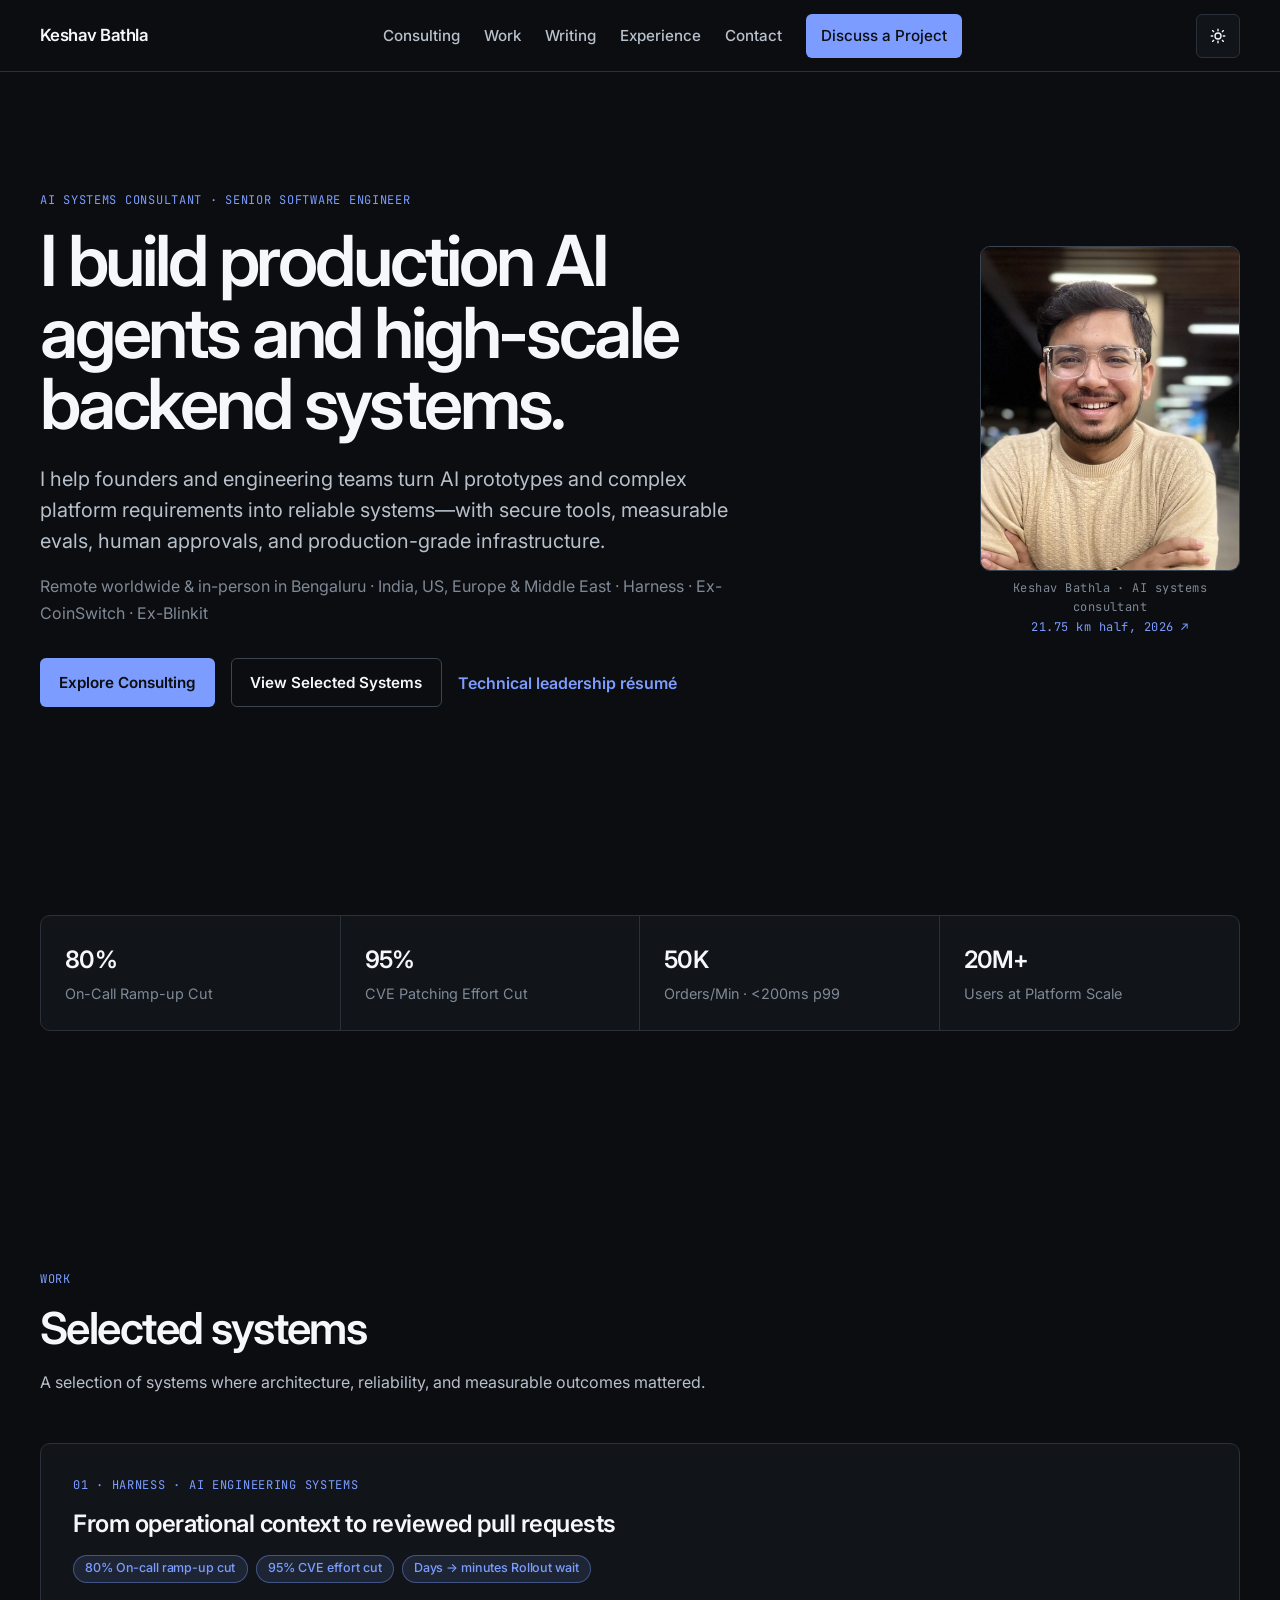
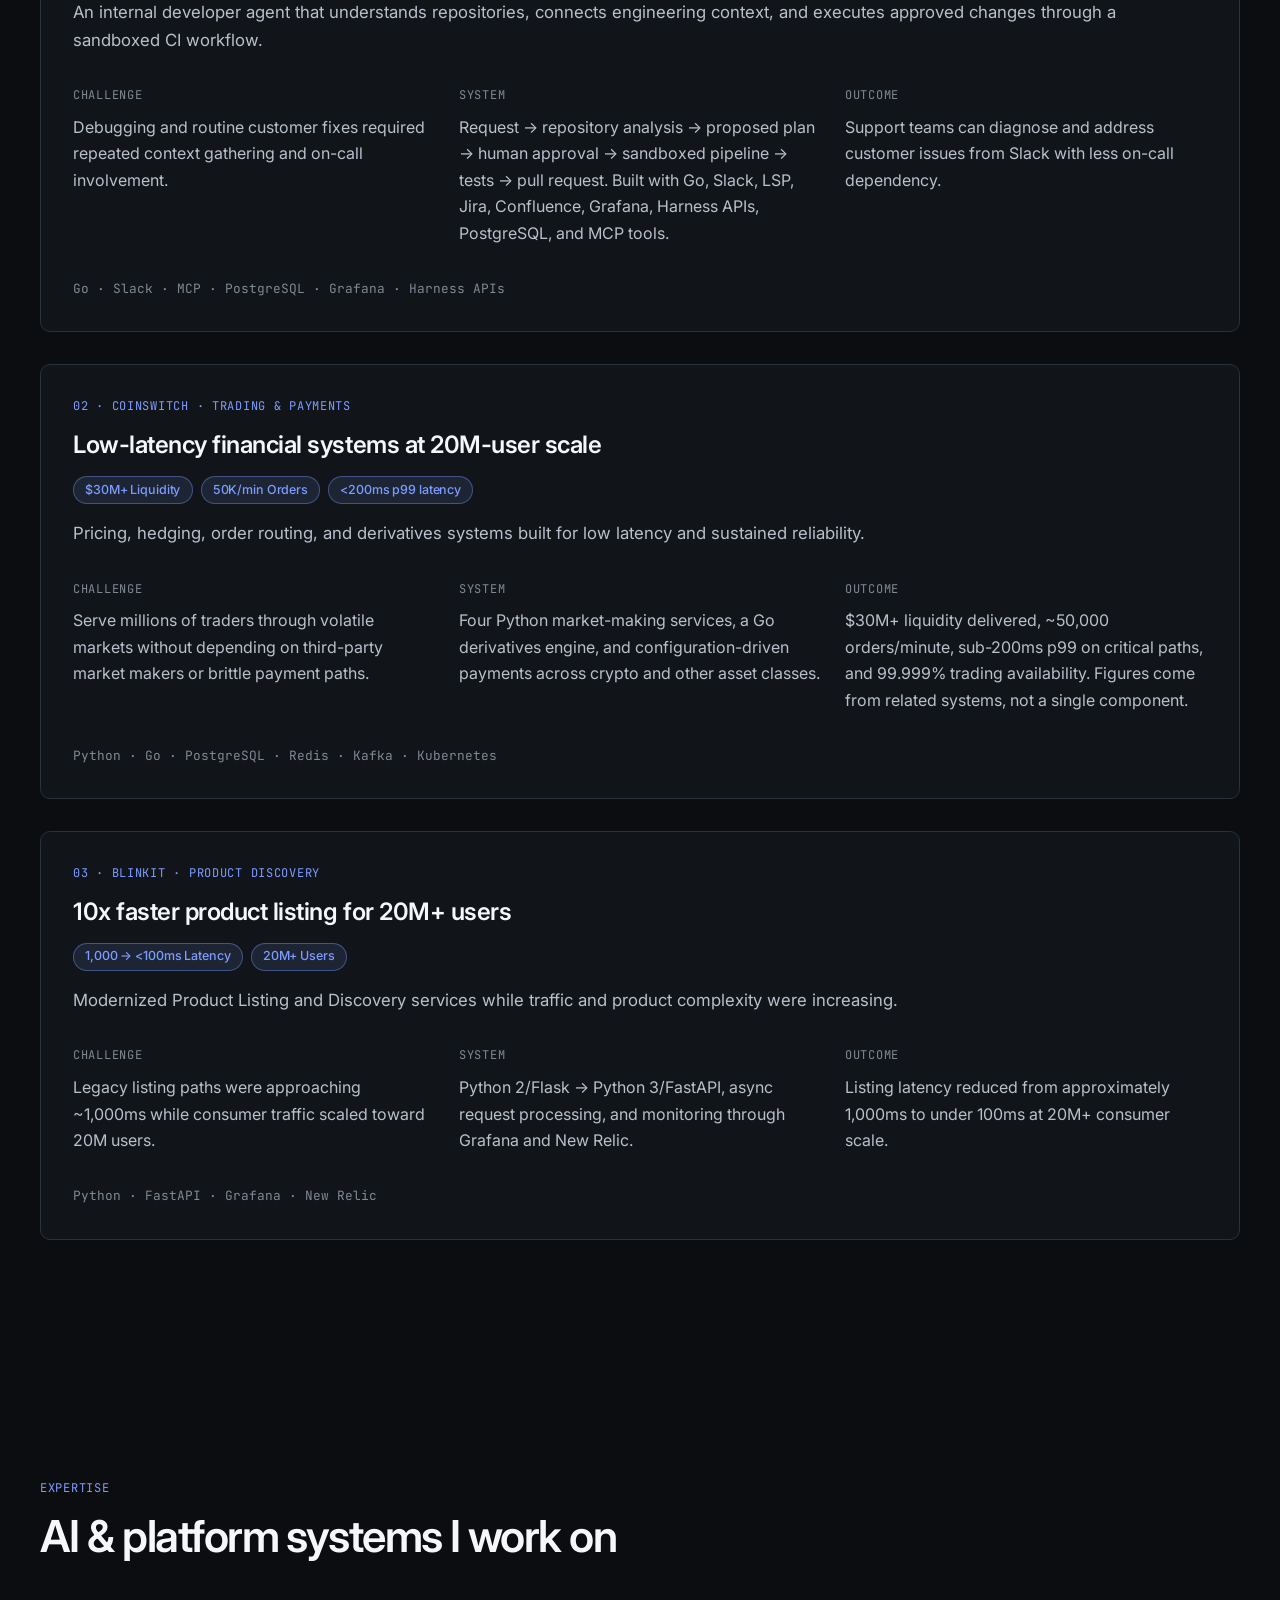
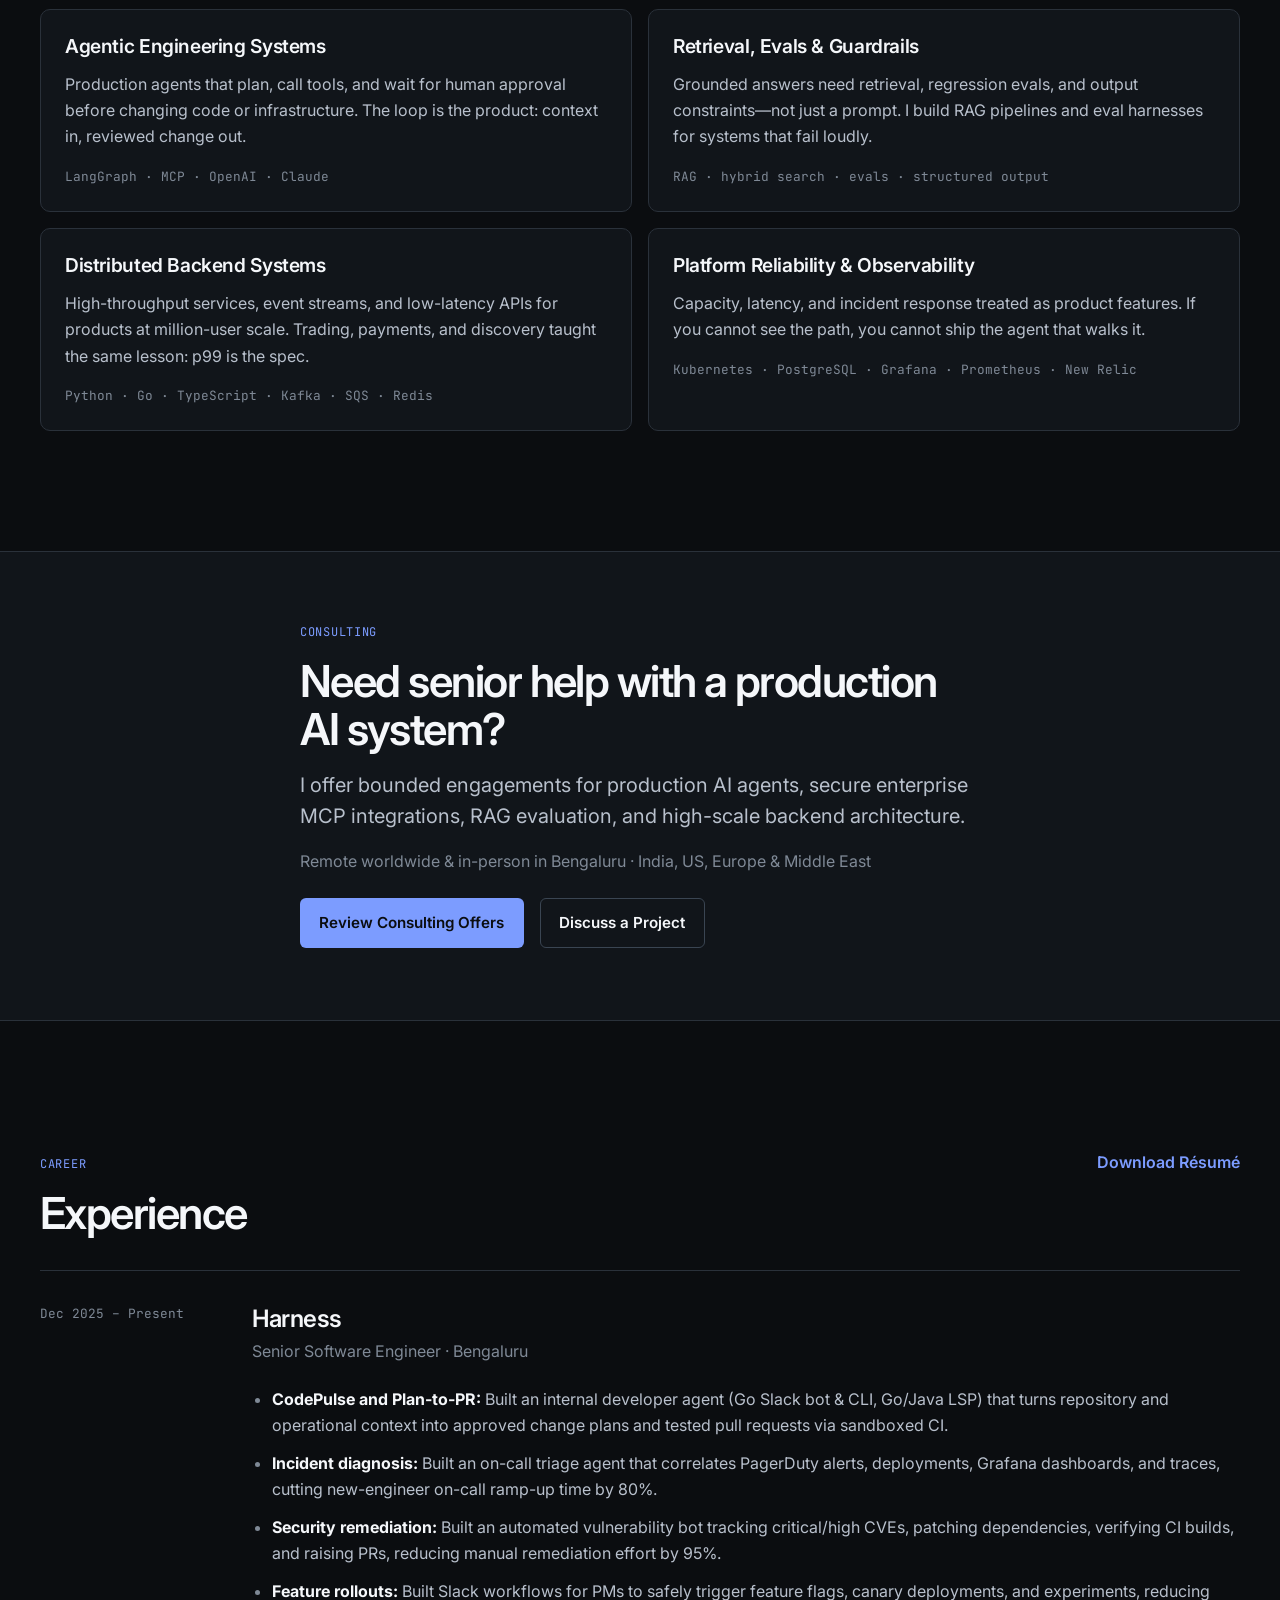
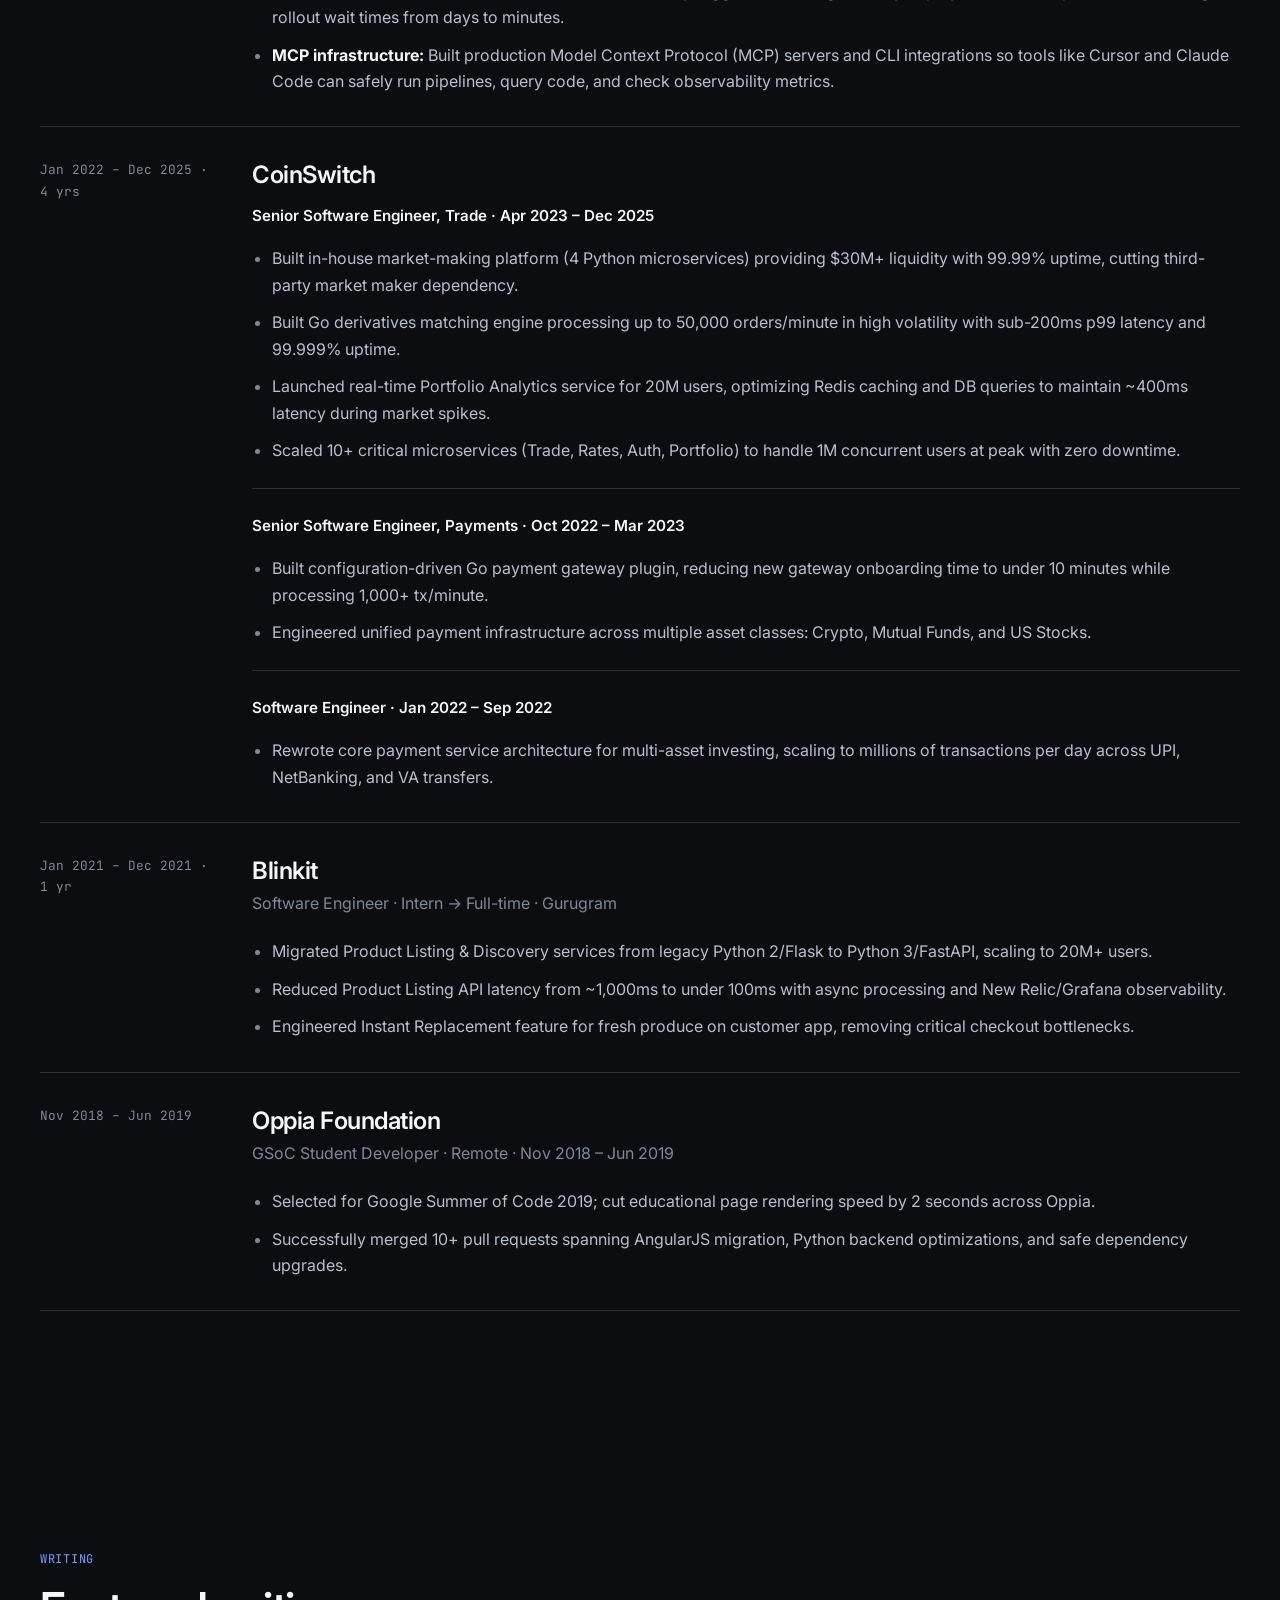
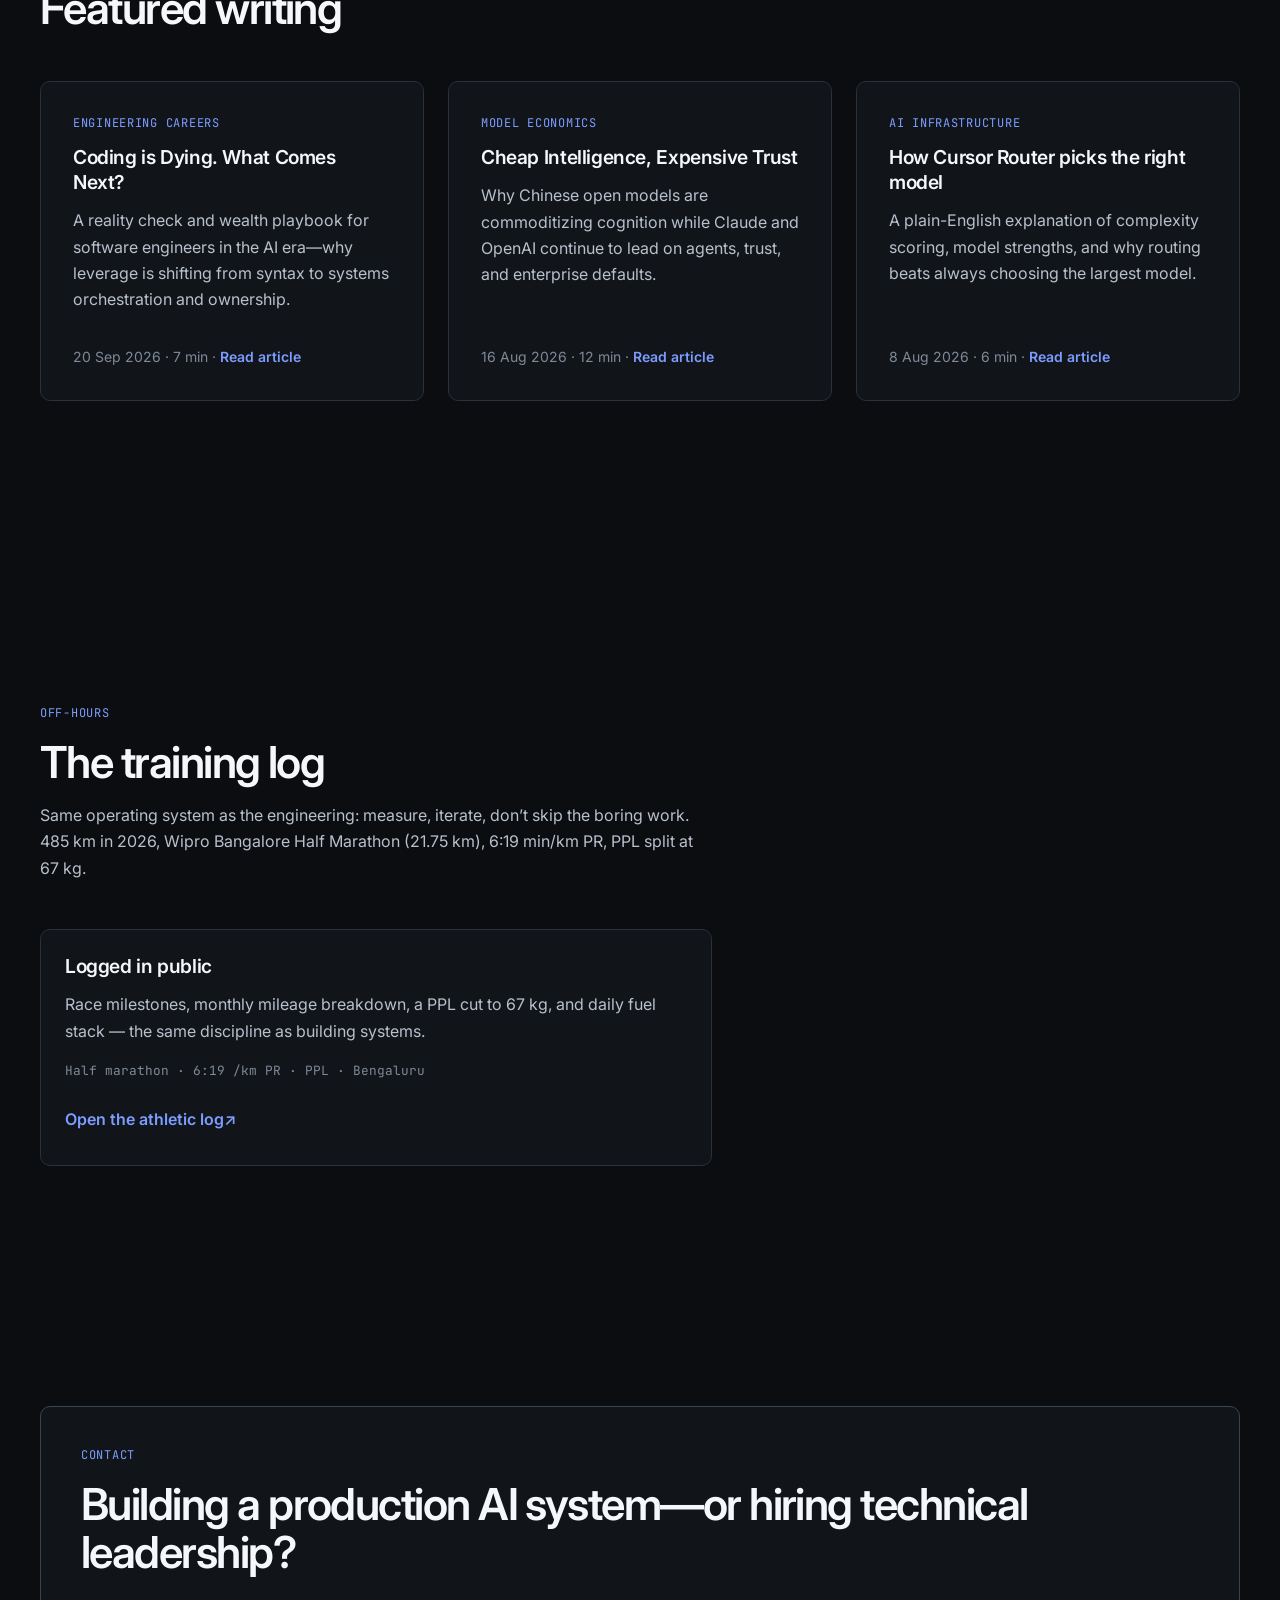
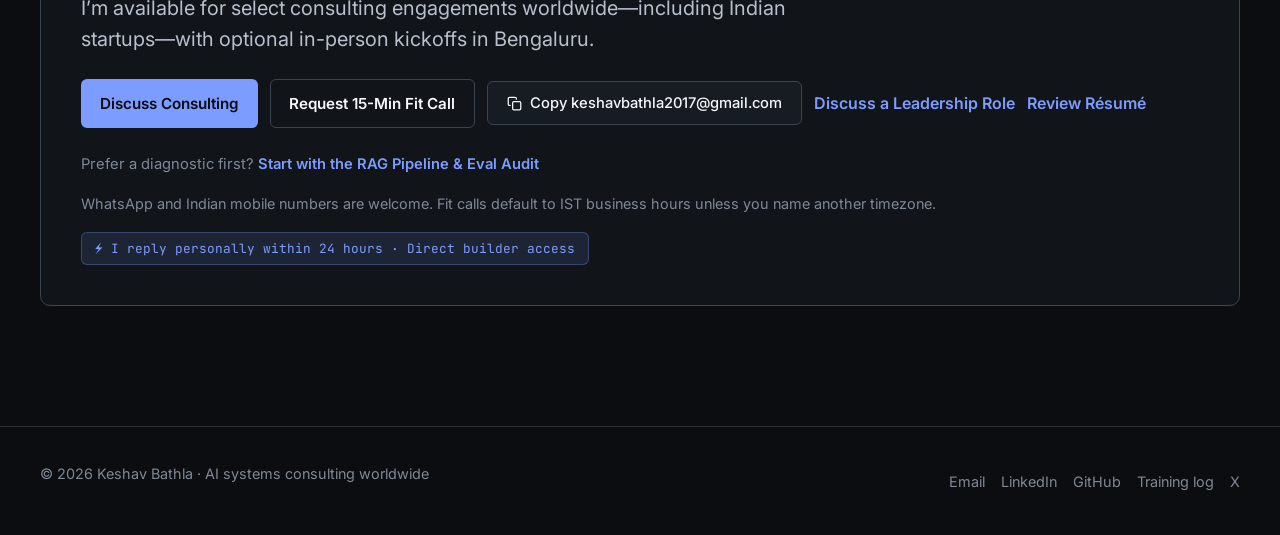
==== index.html @ e38e87a0 "feat(analytics): integrate Microsoft Clarity (ytz2ba3l73), custom lead tags and high-intent event tr" ====
<!DOCTYPE html>
<html lang="en">
<head>
<meta charset="utf-8">
<meta name="viewport" content="width=device-width, initial-scale=1">
<script>(function(){const t=localStorage.getItem('theme')||'dark';document.documentElement.setAttribute('data-theme',t);})();</script>
<script type="text/javascript">
    (function(c,l,a,r,i,t,y){
        c[a]=c[a]||function(){(c[a].q=c[a].q||[]).push(arguments)};
        t=l.createElement(r);t.async=1;t.src="https://www.clarity.ms/tag/"+i;
        y=l.getElementsByTagName(r)[0];y.parentNode.insertBefore(t,y);
    })(window, document, "clarity", "script", "ytz2ba3l73");
</script>
<link rel="canonical" href="https://import-keshav.github.io/">
<link rel="preconnect" href="https://fonts.googleapis.com">
<link rel="preconnect" href="https://fonts.gstatic.com" crossorigin>
<link href="https://fonts.googleapis.com/css2?family=Inter:wght@400;500;600;700&family=JetBrains+Mono:wght@400;500&display=swap" rel="stylesheet">
<link rel="stylesheet" href="static_files/style.css">
<title>Keshav Bathla | AI Systems Consultant &amp; Senior Engineer</title>
<meta name="description" content="Keshav Bathla builds production AI agents, enterprise MCP integrations, RAG evaluation systems, and high-scale backends for teams worldwide.">
<meta name="author" content="Keshav Bathla">
<meta name="robots" content="index, follow">
<meta name="theme-color" content="#0b0d10">
<meta property="og:title" content="Keshav Bathla — AI Systems Consultant &amp; Senior Engineer">
<meta property="og:description" content="Production AI agents, secure MCP infrastructure, RAG evaluation, and high-scale backend systems for engineering teams worldwide.">
<meta property="og:type" content="profile">
<meta property="og:url" content="https://import-keshav.github.io/">
<meta property="og:site_name" content="Keshav Bathla">
<meta property="og:locale" content="en_US">
<meta property="og:profile:first_name" content="Keshav">
<meta property="og:profile:last_name" content="Bathla">
<meta property="og:profile:username" content="import_keshav">
<meta property="og:image" content="https://import-keshav.github.io/static_files/og-default.jpg">
<meta property="og:image:width" content="1200">
<meta property="og:image:height" content="630">
<meta property="og:image:type" content="image/jpeg">
<meta property="og:image:alt" content="Keshav Bathla, AI systems consultant and senior software engineer">
<meta name="twitter:card" content="summary_large_image">
<meta name="twitter:title" content="Keshav Bathla — AI Systems Consultant &amp; Senior Engineer">
<meta name="twitter:description" content="Production AI agents, MCP infrastructure, RAG evaluation, and high-scale backend systems.">
<meta name="twitter:creator" content="@import_keshav">
<meta name="twitter:site" content="@import_keshav">
<meta name="twitter:image" content="https://import-keshav.github.io/static_files/og-default.jpg">
<meta name="twitter:image:alt" content="Keshav Bathla, AI systems consultant and senior software engineer">
<link rel="icon" href="data:image/svg+xml,%3Csvg xmlns='http://www.w3.org/2000/svg' viewBox='0 0 32 32'%3E%3Crect width='32' height='32' rx='6' fill='%237c9cff'/%3E%3Ctext x='16' y='22' text-anchor='middle' font-family='Arial' font-weight='700' font-size='18' fill='%230b0d10'%3EK%3C/text%3E%3C/svg%3E">
<script type="application/ld+json">
{
  "@context": "https://schema.org",
  "@graph": [
    {
      "@type": "WebSite",
      "@id": "https://import-keshav.github.io/#website",
      "url": "https://import-keshav.github.io/",
      "name": "Keshav Bathla",
      "inLanguage": "en",
      "publisher": {
        "@id": "https://import-keshav.github.io/#person"
      }
    },
    {
      "@type": "ProfilePage",
      "@id": "https://import-keshav.github.io/#profile",
      "url": "https://import-keshav.github.io/",
      "name": "Keshav Bathla — AI Systems Consultant and Senior Engineer",
      "isPartOf": {
        "@id": "https://import-keshav.github.io/#website"
      },
      "mainEntity": {
        "@id": "https://import-keshav.github.io/#person"
      },
      "inLanguage": "en",
      "dateModified": "2026-09-20"
    },
    {
      "@type": "Person",
      "@id": "https://import-keshav.github.io/#person",
      "name": "Keshav Bathla",
      "alternateName": "import_keshav",
      "url": "https://import-keshav.github.io/",
      "image": "https://import-keshav.github.io/static_files/keshav-bathla.jpg",
      "email": "keshavbathla2017@gmail.com",
      "jobTitle": "AI Systems Consultant and Senior Software Engineer",
      "description": "AI systems consultant and Senior Software Engineer building production AI agents, secure MCP infrastructure, RAG evaluation systems, and high-scale Go and Python backends.",
      "homeLocation": {
        "@type": "Place",
        "name": "Bengaluru, Karnataka, India"
      },
      "worksFor": {
        "@type": "Organization",
        "name": "Harness",
        "sameAs": "https://www.harness.io/"
      },
      "alumniOf": {
        "@type": "CollegeOrUniversity",
        "name": "Jaypee Institute of Information Technology",
        "sameAs": "https://www.jiit.ac.in/"
      },
      "hasOccupation": [
        {
          "@type": "Occupation",
          "name": "Senior AI Systems Engineer",
          "description": "Designs production AI agents, human-in-the-loop workflows, MCP integrations, retrieval systems, evals, and observability."
        },
        {
          "@type": "Occupation",
          "name": "Senior Backend Systems Engineer",
          "description": "Builds low-latency Go and Python services, distributed systems, trading platforms, payments infrastructure, and real-time APIs."
        }
      ],
      "skills": [
        "Python",
        "Go",
        "TypeScript",
        "LangGraph",
        "Model Context Protocol",
        "Retrieval-Augmented Generation",
        "PostgreSQL",
        "Redis",
        "Kafka",
        "Kubernetes"
      ],
      "knowsAbout": [
        "Agentic AI",
        "Production AI Agents",
        "Forward Deployed Engineering",
        "Model Context Protocol",
        "Human-in-the-Loop AI",
        "LLM Evals and Observability",
        "Retrieval-Augmented Generation",
        "Distributed Systems",
        "Low-Latency Trading Systems",
        "High-Scale Backend Architecture"
      ],
      "award": [
        "Google Summer of Code 2019 Student Developer"
      ],
      "knowsLanguage": [
        { "@type": "Language", "name": "English" },
        { "@type": "Language", "name": "Hindi" },
        { "@type": "Language", "name": "Punjabi" }
      ],
      "sameAs": [
        "https://github.com/import-keshav",
        "https://www.linkedin.com/in/keshav-bathla-b517a2152/",
        "https://x.com/import_keshav",
        "https://keshav-harness.github.io/"
      ],
      "makesOffer": {
        "@type": "Offer",
        "url": "https://import-keshav.github.io/consulting.html",
        "itemOffered": {
          "@id": "https://import-keshav.github.io/consulting.html#service"
        }
      },
      "subjectOf": {
        "@type": "CreativeWork",
        "name": "Keshav Bathla Résumé",
        "url": "https://import-keshav.github.io/static_files/keshav-bathla-resume.pdf"
      }
    }
  ]
}
</script>
</head>
<body>
<a class="skip-link" href="#main">Skip to content</a>
<header class="site-header">
  <div class="wrap header-inner">
    <a class="wordmark" href="index.html" aria-current="page">Keshav Bathla</a>
    <nav class="nav-desktop" aria-label="Primary">
      <a href="consulting.html">Consulting</a>
      <a href="#work">Work</a>
      <a href="blogs/index.html">Writing</a>
      <a href="#experience">Experience</a>
      <a href="#contact">Contact</a>
      <a class="nav-resume" href="consulting.html#contact">Discuss a Project</a>
    </nav>
    <div class="header-actions">
      <details class="nav-menu" id="navMenu">
        <summary class="menu-summary" aria-label="Open menu">
          <svg viewBox="0 0 24 24" aria-hidden="true"><path d="M4 7h16M4 12h16M4 17h16"/></svg>
        </summary>
        <div class="nav-panel">
          <a href="consulting.html">Consulting</a>
          <a href="#work">Work</a>
          <a href="blogs/index.html">Writing</a>
          <a href="#experience">Experience</a>
          <a href="#contact">Contact</a>
          <a class="nav-resume" href="consulting.html#contact">Discuss a Project</a>
          <a href="static_files/keshav-bathla-resume.pdf">Download Résumé</a>
        </div>
      </details>
      <button type="button" class="theme-toggle" aria-pressed="false" aria-label="Switch to light theme">
        <svg class="icon-sun" viewBox="0 0 24 24" aria-hidden="true"><circle cx="12" cy="12" r="4"/><path d="M12 3v2M12 19v2M5 12H3M21 12h-2M6.2 6.2 4.8 4.8M19.2 19.2l-1.4-1.4M6.2 17.8 4.8 19.2M19.2 4.8l-1.4 1.4"/></svg>
        <svg class="icon-moon" viewBox="0 0 24 24" aria-hidden="true"><path d="M20 14.5A8.5 8.5 0 1 1 9.5 4 7 7 0 0 0 20 14.5z"/></svg>
      </button>
    </div>
  </div>
</header>

<main id="main">
  <section class="hero">
    <div class="wrap home-hero-inner">
      <div class="home-hero-copy">
        <p class="eyebrow">AI Systems Consultant · Senior Software Engineer</p>
        <h1>I build production AI agents and high-scale backend systems.</h1>
        <p class="lead">I help founders and engineering teams turn AI prototypes and complex platform requirements into reliable systems—with secure tools, measurable evals, human approvals, and production-grade infrastructure.</p>
        <p class="hero-meta">Remote worldwide &amp; in-person in Bengaluru · India, US, Europe &amp; Middle East · Harness · Ex-CoinSwitch · Ex-Blinkit</p>
        <div class="hero-actions">
          <a class="btn btn-primary" href="consulting.html">Explore Consulting</a>
          <a class="btn btn-secondary" href="#work">View Selected Systems</a>
          <a class="btn-text" href="static_files/keshav-bathla-resume.pdf">Technical leadership résumé</a>
        </div>
      </div>
      <aside class="home-hero-portrait">
        <picture>
          <source srcset="static_files/keshav-bathla.webp" type="image/webp">
          <img src="static_files/keshav-bathla.jpg" alt="Keshav Bathla, AI systems consultant and senior software engineer" width="260" height="325" loading="eager" fetchpriority="high">
        </picture>
        <p class="portrait-caption">Keshav Bathla · AI systems consultant<br><a href="https://keshav-harness.github.io/" rel="noopener">21.75 km half, 2026 <span aria-hidden="true">↗</span></a></p>
      </aside>
    </div>
  </section>

  <section class="section" aria-label="Impact">
    <div class="wrap">
      <ul class="metrics">
        <li><strong>80%</strong> <span>On-Call Ramp-up Cut</span></li>
        <li><strong>95%</strong> <span>CVE Patching Effort Cut</span></li>
        <li><strong>50K</strong> <span>Orders/Min · &lt;200ms p99</span></li>
        <li><strong>20M+</strong> <span>Users at Platform Scale</span></li>
      </ul>
    </div>
  </section>

  <section class="section" id="work">
    <div class="wrap">
      <div class="section-intro">
        <p class="eyebrow">Work</p>
        <h2>Selected systems</h2>
        <p>A selection of systems where architecture, reliability, and measurable outcomes mattered.</p>
      </div>
      <div class="cases">
        <article class="case">
          <p class="case-kicker">01 · Harness · AI Engineering Systems</p>
          <div class="case-header">
            <h3>From operational context to reviewed pull requests</h3>
            <ul class="case-outcomes">
              <li class="outcome-badge">80% On-call ramp-up cut</li>
              <li class="outcome-badge">95% CVE effort cut</li>
              <li class="outcome-badge">Days → minutes Rollout wait</li>
            </ul>
          </div>
          <p class="case-summary">An internal developer agent that understands repositories, connects engineering context, and executes approved changes through a sandboxed CI workflow.</p>
          <dl class="case-facts">
            <div>
              <dt>Challenge</dt>
              <dd>Debugging and routine customer fixes required repeated context gathering and on-call involvement.</dd>
            </div>
            <div>
              <dt>System</dt>
              <dd>Request → repository analysis → proposed plan → human approval → sandboxed pipeline → tests → pull request. Built with Go, Slack, LSP, Jira, Confluence, Grafana, Harness APIs, PostgreSQL, and MCP tools.</dd>
            </div>
            <div>
              <dt>Outcome</dt>
              <dd>Support teams can diagnose and address customer issues from Slack with less on-call dependency.</dd>
            </div>
          </dl>
          <p class="mono-line">Go · Slack · MCP · PostgreSQL · Grafana · Harness APIs</p>
        </article>

        <article class="case">
          <p class="case-kicker">02 · CoinSwitch · Trading &amp; Payments</p>
          <div class="case-header">
            <h3>Low-latency financial systems at 20M-user scale</h3>
            <ul class="case-outcomes">
              <li class="outcome-badge">$30M+ Liquidity</li>
              <li class="outcome-badge">50K/min Orders</li>
              <li class="outcome-badge">&lt;200ms p99 latency</li>
            </ul>
          </div>
          <p class="case-summary">Pricing, hedging, order routing, and derivatives systems built for low latency and sustained reliability.</p>
          <dl class="case-facts">
            <div>
              <dt>Challenge</dt>
              <dd>Serve millions of traders through volatile markets without depending on third-party market makers or brittle payment paths.</dd>
            </div>
            <div>
              <dt>System</dt>
              <dd>Four Python market-making services, a Go derivatives engine, and configuration-driven payments across crypto and other asset classes.</dd>
            </div>
            <div>
              <dt>Outcome</dt>
              <dd>$30M+ liquidity delivered, ~50,000 orders/minute, sub-200ms p99 on critical paths, and 99.999% trading availability. Figures come from related systems, not a single component.</dd>
            </div>
          </dl>
          <p class="mono-line">Python · Go · PostgreSQL · Redis · Kafka · Kubernetes</p>
        </article>

        <article class="case">
          <p class="case-kicker">03 · Blinkit · Product Discovery</p>
          <div class="case-header">
            <h3>10x faster product listing for 20M+ users</h3>
            <ul class="case-outcomes">
              <li class="outcome-badge">1,000 → &lt;100ms Latency</li>
              <li class="outcome-badge">20M+ Users</li>
            </ul>
          </div>
          <p class="case-summary">Modernized Product Listing and Discovery services while traffic and product complexity were increasing.</p>
          <dl class="case-facts">
            <div>
              <dt>Challenge</dt>
              <dd>Legacy listing paths were approaching ~1,000ms while consumer traffic scaled toward 20M users.</dd>
            </div>
            <div>
              <dt>System</dt>
              <dd>Python 2/Flask → Python 3/FastAPI, async request processing, and monitoring through Grafana and New Relic.</dd>
            </div>
            <div>
              <dt>Outcome</dt>
              <dd>Listing latency reduced from approximately 1,000ms to under 100ms at 20M+ consumer scale.</dd>
            </div>
          </dl>
          <p class="mono-line">Python · FastAPI · Grafana · New Relic</p>
        </article>
      </div>
    </div>
  </section>

  <section class="section" id="expertise">
    <div class="wrap">
      <div class="section-intro">
        <p class="eyebrow">Expertise</p>
        <h2>AI &amp; platform systems I work on</h2>
      </div>
      <div class="expertise-grid">
        <article class="expertise-card">
          <h3>Agentic Engineering Systems</h3>
          <p>Production agents that plan, call tools, and wait for human approval before changing code or infrastructure. The loop is the product: context in, reviewed change out.</p>
          <p class="mono-line">LangGraph · MCP · OpenAI · Claude</p>
        </article>
        <article class="expertise-card">
          <h3>Retrieval, Evals &amp; Guardrails</h3>
          <p>Grounded answers need retrieval, regression evals, and output constraints—not just a prompt. I build RAG pipelines and eval harnesses for systems that fail loudly.</p>
          <p class="mono-line">RAG · hybrid search · evals · structured output</p>
        </article>
        <article class="expertise-card">
          <h3>Distributed Backend Systems</h3>
          <p>High-throughput services, event streams, and low-latency APIs for products at million-user scale. Trading, payments, and discovery taught the same lesson: p99 is the spec.</p>
          <p class="mono-line">Python · Go · TypeScript · Kafka · SQS · Redis</p>
        </article>
        <article class="expertise-card">
          <h3>Platform Reliability &amp; Observability</h3>
          <p>Capacity, latency, and incident response treated as product features. If you cannot see the path, you cannot ship the agent that walks it.</p>
          <p class="mono-line">Kubernetes · PostgreSQL · Grafana · Prometheus · New Relic</p>
        </article>
      </div>
    </div>
  </section>

  <section class="section consulting-bridge" aria-labelledby="consulting-bridge-title">
    <div class="wrap consulting-bridge-copy">
      <p class="eyebrow">Consulting</p>
      <h2 id="consulting-bridge-title">Need senior help with a production AI system?</h2>
      <p class="lead">
        I offer bounded engagements for production AI agents, secure enterprise MCP integrations, RAG evaluation, and high-scale backend architecture.
      </p>
      <p class="hero-meta">Remote worldwide &amp; in-person in Bengaluru · India, US, Europe &amp; Middle East</p>
      <div class="hero-actions">
        <a class="btn btn-primary" href="consulting.html">Review Consulting Offers</a>
        <a class="btn btn-secondary"
           href="mailto:keshavbathla2017@gmail.com?subject=Consulting%20Inquiry%3A%20Production%20AI%20Systems&amp;body=Company%20%2F%20Website%3A%0ATime%20zone%20%2F%20City%3A%0AWhat%20are%20you%20building%20%26%20target%20outcome%3A%0ATarget%20timing%3A%0AApproximate%20budget%3A">
          Discuss a Project
        </a>
      </div>
    </div>
  </section>

  <section class="section" id="experience">
    <div class="wrap">
      <div class="section-head">
        <div>
          <p class="eyebrow">Career</p>
          <h2>Experience</h2>
        </div>
        <a class="btn-text" href="static_files/keshav-bathla-resume.pdf">Download Résumé</a>
      </div>
      <ol class="timeline">
        <li>
          <time datetime="2025-12">Dec 2025 – Present</time>
          <div class="timeline-content">
            <h3><a href="https://www.harness.io/" rel="noopener">Harness</a></h3>
            <p class="role">Senior Software Engineer · Bengaluru</p>
            <ul class="experience-bullets">
              <li><strong>CodePulse and Plan-to-PR:</strong> Built an internal developer agent (Go Slack bot &amp; CLI, Go/Java LSP) that turns repository and operational context into approved change plans and tested pull requests via sandboxed CI.</li>
              <li><strong>Incident diagnosis:</strong> Built an on-call triage agent that correlates PagerDuty alerts, deployments, Grafana dashboards, and traces, cutting new-engineer on-call ramp-up time by 80%.</li>
              <li><strong>Security remediation:</strong> Built an automated vulnerability bot tracking critical/high CVEs, patching dependencies, verifying CI builds, and raising PRs, reducing manual remediation effort by 95%.</li>
              <li><strong>Feature rollouts:</strong> Built Slack workflows for PMs to safely trigger feature flags, canary deployments, and experiments, reducing rollout wait times from days to minutes.</li>
              <li><strong>MCP infrastructure:</strong> Built production Model Context Protocol (MCP) servers and CLI integrations so tools like Cursor and Claude Code can safely run pipelines, query code, and check observability metrics.</li>
            </ul>
          </div>
        </li>
        <li>
          <time datetime="2022-01">Jan 2022 – Dec 2025 · 4 yrs</time>
          <div class="timeline-content">
            <h3><a href="https://coinswitch.co/" rel="noopener">CoinSwitch</a></h3>
            <div class="role-block">
              <p class="role-title">Senior Software Engineer, Trade · Apr 2023 – Dec 2025</p>
              <ul class="experience-bullets">
                <li>Built in-house market-making platform (4 Python microservices) providing $30M+ liquidity with 99.99% uptime, cutting third-party market maker dependency.</li>
                <li>Built Go derivatives matching engine processing up to 50,000 orders/minute in high volatility with sub-200ms p99 latency and 99.999% uptime.</li>
                <li>Launched real-time Portfolio Analytics service for 20M users, optimizing Redis caching and DB queries to maintain ~400ms latency during market spikes.</li>
                <li>Scaled 10+ critical microservices (Trade, Rates, Auth, Portfolio) to handle 1M concurrent users at peak with zero downtime.</li>
              </ul>
            </div>
            <div class="role-block">
              <p class="role-title">Senior Software Engineer, Payments · Oct 2022 – Mar 2023</p>
              <ul class="experience-bullets">
                <li>Built configuration-driven Go payment gateway plugin, reducing new gateway onboarding time to under 10 minutes while processing 1,000+ tx/minute.</li>
                <li>Engineered unified payment infrastructure across multiple asset classes: Crypto, Mutual Funds, and US Stocks.</li>
              </ul>
            </div>
            <div class="role-block">
              <p class="role-title">Software Engineer · Jan 2022 – Sep 2022</p>
              <ul class="experience-bullets">
                <li>Rewrote core payment service architecture for multi-asset investing, scaling to millions of transactions per day across UPI, NetBanking, and VA transfers.</li>
              </ul>
            </div>
          </div>
        </li>
        <li>
          <time datetime="2021-01">Jan 2021 – Dec 2021 · 1 yr</time>
          <div class="timeline-content">
            <h3><a href="https://blinkit.com/" rel="noopener">Blinkit</a></h3>
            <p class="role">Software Engineer · Intern → Full-time · Gurugram</p>
            <ul class="experience-bullets">
              <li>Migrated Product Listing &amp; Discovery services from legacy Python 2/Flask to Python 3/FastAPI, scaling to 20M+ users.</li>
              <li>Reduced Product Listing API latency from ~1,000ms to under 100ms with async processing and New Relic/Grafana observability.</li>
              <li>Engineered Instant Replacement feature for fresh produce on customer app, removing critical checkout bottlenecks.</li>
            </ul>
          </div>
        </li>
        <li>
          <time datetime="2018-11">Nov 2018 – Jun 2019</time>
          <div class="timeline-content">
            <h3><a href="https://www.oppia.org/" rel="noopener">Oppia Foundation</a></h3>
            <p class="role">GSoC Student Developer · Remote · Nov 2018 – Jun 2019</p>
            <ul class="experience-bullets">
              <li>Selected for Google Summer of Code 2019; cut educational page rendering speed by 2 seconds across Oppia.</li>
              <li>Successfully merged 10+ pull requests spanning AngularJS migration, Python backend optimizations, and safe dependency upgrades.</li>
            </ul>
          </div>
        </li>
      </ol>
    </div>
  </section>

  <section class="section" id="writing">
    <div class="wrap">
      <div class="section-intro">
        <p class="eyebrow">Writing</p>
        <h2>Featured writing</h2>
      </div>
      <ul class="writing-list">
        <li>
          <a class="writing-card" href="blogs/coding-is-dying-what-comes-next.html">
            <p class="topic">Engineering careers</p>
            <h3>Coding is Dying. What Comes Next?</h3>
            <p>A reality check and wealth playbook for software engineers in the AI era—why leverage is shifting from syntax to systems orchestration and ownership.</p>
            <p class="writing-meta">20 Sep 2026 · 7 min · <span class="read-link">Read article</span></p>
          </a>
        </li>
        <li>
          <a class="writing-card" href="blogs/chinese-ai-models-vs-us.html">
            <p class="topic">Model economics</p>
            <h3>Cheap Intelligence, Expensive Trust</h3>
            <p>Why Chinese open models are commoditizing cognition while Claude and OpenAI continue to lead on agents, trust, and enterprise defaults.</p>
            <p class="writing-meta">16 Aug 2026 · 12 min · <span class="read-link">Read article</span></p>
          </a>
        </li>
        <li>
          <a class="writing-card" href="blogs/how-cursor-router-works.html">
            <p class="topic">AI infrastructure</p>
            <h3>How Cursor Router picks the right model</h3>
            <p>A plain-English explanation of complexity scoring, model strengths, and why routing beats always choosing the largest model.</p>
            <p class="writing-meta">8 Aug 2026 · 6 min · <span class="read-link">Read article</span></p>
          </a>
        </li>
      </ul>
    </div>
  </section>

  <section class="section" id="off-hours" aria-labelledby="off-hours-title">
    <div class="wrap">
      <div class="section-intro">
        <p class="eyebrow">Off-hours</p>
        <h2 id="off-hours-title">The training log</h2>
        <p>Same operating system as the engineering: measure, iterate, don’t skip the boring work. 485 km in 2026, Wipro Bangalore Half Marathon (21.75 km), 6:19 min/km PR, PPL split at 67 kg.</p>
      </div>
      <article class="expertise-card training-log-card">
        <h3>Logged in public</h3>
        <p>Race milestones, monthly mileage breakdown, a PPL cut to 67 kg, and daily fuel stack &mdash; the same discipline as building systems.</p>
        <p class="mono-line">Half marathon &middot; 6:19 /km PR &middot; PPL &middot; Bengaluru</p>
        <a class="btn-text" href="https://keshav-harness.github.io/">Open the athletic log <span aria-hidden="true">↗</span></a>
      </article>
    </div>
  </section>

  <section class="section" id="contact">
    <div class="wrap">
      <div class="contact-box">
        <div class="contact-box-header">
          <p class="eyebrow">Contact</p>
          <h2>Building a production AI system—or hiring technical leadership?</h2>
          <p class="lead">I’m available for select consulting engagements worldwide—including Indian startups—with optional in-person kickoffs in Bengaluru.</p>
        </div>
        <div class="contact-actions-grid">
          <a class="btn btn-primary" href="consulting.html#contact">Discuss Consulting</a>
          <a class="btn btn-secondary"
             href="mailto:keshavbathla2017@gmail.com?subject=Request%2015-Minute%20Architecture%20Fit%20Call&amp;body=Company%20%2F%20City%3A%0ATime%20zone%3A%0APreferred%20times%3A%0ASystem%20to%20discuss%3A">
            Request 15-Min Fit Call
          </a>
          <button type="button" class="copy-email-btn" data-email="keshavbathla2017@gmail.com" aria-label="Copy email address">
            <svg width="15" height="15" viewBox="0 0 24 24" fill="none" stroke="currentColor" stroke-width="2" stroke-linecap="round" stroke-linejoin="round" aria-hidden="true"><rect x="9" y="9" width="13" height="13" rx="2" ry="2"></rect><path d="M5 15H4a2 2 0 0 1-2-2V4a2 2 0 0 1 2-2h9a2 2 0 0 1 2 2v1"></path></svg>
            Copy keshavbathla2017@gmail.com
          </button>
          <a class="btn-text" href="mailto:keshavbathla2017@gmail.com?subject=Senior%20Engineering%20Leadership%20Opportunity">Discuss a Leadership Role</a>
          <a class="btn-text" href="static_files/keshav-bathla-resume.pdf">Review Résumé</a>
        </div>
        <p class="entry-path-note">
          Prefer a diagnostic first?
          <a href="consulting.html#rag-audit">Start with the RAG Pipeline &amp; Eval Audit</a>
        </p>
        <p class="availability-note">
          WhatsApp and Indian mobile numbers are welcome. Fit calls default to IST business hours unless you name another timezone.
        </p>
        <div class="sla-badge">
          <span aria-hidden="true">⚡</span>
          <span>I reply personally within 24 hours · Direct builder access</span>
        </div>
      </div>
    </div>
  </section>
</main>

<footer class="site-footer">
  <div class="wrap footer-inner">
    <p>© 2026 Keshav Bathla · AI systems consulting worldwide</p>
    <nav class="footer-links" aria-label="Social">
      <a href="mailto:keshavbathla2017@gmail.com">Email</a>
      <a href="https://www.linkedin.com/in/keshav-bathla-b517a2152/" rel="me noopener">LinkedIn</a>
      <a href="https://github.com/import-keshav" rel="me noopener">GitHub</a>
      <a href="https://keshav-harness.github.io/" rel="noopener">Training log</a>
      <a href="https://x.com/import_keshav" rel="me noopener">X</a>
    </nav>
  </div>
</footer>
<script src="static_files/portfolio.js"></script>
</body>
</html>
---- static_files/style.css ----
:root {
  color-scheme: dark;
  --color-bg: #0b0d10;
  --color-surface: #11151a;
  --color-surface-raised: #171c22;
  --color-border: #2a313a;
  --color-border-strong: #3a4552;
  --color-text-primary: #f5f7fa;
  --color-text-secondary: #b8c0cc;
  --color-text-muted: #7f8996;
  --color-accent: #7c9cff;
  --color-accent-hover: #9ab1ff;
  --color-accent-soft: rgba(124, 156, 255, 0.12);
  --color-focus: #9ab1ff;
  --color-on-accent: #0b0d10;
  --font-sans: "Inter", system-ui, -apple-system, BlinkMacSystemFont, "Segoe UI", sans-serif;
  --font-mono: "JetBrains Mono", ui-monospace, SFMono-Regular, Consolas, monospace;
  --space-1: 0.25rem;
  --space-2: 0.5rem;
  --space-3: 0.75rem;
  --space-4: 1rem;
  --space-6: 1.5rem;
  --space-8: 2rem;
  --space-12: 3rem;
  --space-16: 4rem;
  --space-24: 6rem;
  --wrap: 1200px;
  --article: 720px;
  --radius: 10px;
  --header-h: 72px;
}

[data-theme="light"] {
  color-scheme: light;
  --color-bg: #f7f8fa;
  --color-surface: #ffffff;
  --color-surface-raised: #f1f3f6;
  --color-border: #d0d5dd;
  --color-border-strong: #b8c0ca;
  --color-text-primary: #15181d;
  --color-text-secondary: #4b5563;
  --color-text-muted: #6b7280;
  --color-accent: #315fd6;
  --color-accent-hover: #244cad;
  --color-accent-soft: rgba(49, 95, 214, 0.09);
  --color-focus: #315fd6;
  --color-on-accent: #ffffff;
}

*, *::before, *::after { box-sizing: border-box; }
html { scroll-padding-top: calc(var(--header-h) + 12px); scroll-behavior: smooth; }
html, body { margin: 0; padding: 0; }
body {
  font-family: var(--font-sans);
  font-size: 1rem;
  line-height: 1.65;
  color: var(--color-text-secondary);
  background: var(--color-bg);
  min-height: 100%;
}
img { max-width: 100%; height: auto; }
a { color: var(--color-accent); text-underline-offset: 0.15em; }
a:hover { color: var(--color-accent-hover); }
:focus-visible {
  outline: 2px solid var(--color-focus);
  outline-offset: 3px;
}
h1, h2, h3, h4 { color: var(--color-text-primary); font-weight: 600; letter-spacing: -0.03em; }
h1 { font-size: clamp(2.5rem, 6vw, 3.75rem); line-height: 1.08; margin: 0 0 var(--space-6); }
h2 { font-size: clamp(2rem, 4vw, 2.75rem); line-height: 1.1; letter-spacing: -0.035em; margin: 0 0 var(--space-4); }
h3 { font-size: 1.5rem; line-height: 1.3; letter-spacing: -0.02em; margin: 0 0 var(--space-3); }
p { margin: 0 0 var(--space-4); }
ul, ol { margin: 0 0 var(--space-4); padding-left: 1.25rem; }

.skip-link {
  position: absolute;
  left: var(--space-4);
  top: -100px;
  z-index: 200;
  padding: 0.6rem 0.9rem;
  background: var(--color-accent);
  color: var(--color-on-accent);
  border-radius: 6px;
  text-decoration: none;
  font-weight: 600;
}
.skip-link:focus { top: var(--space-3); }

.wrap {
  width: min(var(--wrap), calc(100% - 2 * clamp(1rem, 4vw, 2rem)));
  margin-inline: auto;
}

.eyebrow {
  font-family: var(--font-mono);
  font-size: 0.75rem;
  line-height: 1.4;
  letter-spacing: 0.06em;
  text-transform: uppercase;
  color: var(--color-accent);
  margin: 0 0 var(--space-4);
}

.section { padding: 72px 0; }
.section-intro { max-width: 42rem; margin-bottom: var(--space-12); }

.site-header {
  position: sticky;
  top: 0;
  z-index: 50;
  height: var(--header-h);
  background: var(--color-bg);
  border-bottom: 1px solid var(--color-border);
}
.header-inner {
  height: 100%;
  display: flex;
  align-items: center;
  justify-content: space-between;
  gap: var(--space-4);
}
.wordmark {
  font-weight: 600;
  color: var(--color-text-primary);
  text-decoration: none;
  letter-spacing: -0.03em;
  font-size: 1.05rem;
  flex-shrink: 0;
  white-space: nowrap;
}
.wordmark:hover { color: var(--color-accent); }

.nav-desktop {
  display: none;
  align-items: center;
  gap: var(--space-6);
}
.nav-desktop a {
  display: inline-flex;
  align-items: center;
  min-height: 44px;
  color: var(--color-text-secondary);
  text-decoration: none;
  font-size: 0.95rem;
  font-weight: 500;
}
.nav-desktop a:hover,
.nav-desktop a[aria-current="page"] { color: var(--color-text-primary); }
.nav-desktop .nav-resume {
  padding: 0 0.95rem;
  border-radius: 6px;
  background: var(--color-accent);
  color: var(--color-on-accent) !important;
}
.nav-desktop .nav-resume:hover {
  background: var(--color-accent-hover);
  color: var(--color-on-accent) !important;
}
.nav-panel .nav-resume {
  color: var(--color-accent);
  font-weight: 600;
}

.header-actions { display: flex; align-items: center; gap: var(--space-2); }

.theme-toggle,
.menu-summary {
  display: inline-flex;
  align-items: center;
  justify-content: center;
  width: 44px;
  height: 44px;
  border: 1px solid var(--color-border);
  border-radius: 6px;
  background: var(--color-surface);
  color: var(--color-text-primary);
  cursor: pointer;
}
.theme-toggle:hover,
.menu-summary:hover { border-color: var(--color-border-strong); }
.theme-toggle svg,
.menu-summary svg { width: 18px; height: 18px; fill: none; stroke: currentColor; stroke-width: 1.8; stroke-linecap: round; stroke-linejoin: round; }
[data-theme="dark"] .icon-moon { display: none; }
[data-theme="light"] .icon-sun { display: none; }

.nav-menu { position: relative; }
.nav-menu summary { list-style: none; }
.nav-menu summary::-webkit-details-marker { display: none; }
.nav-panel {
  position: absolute;
  right: 0;
  top: calc(100% + 8px);
  min-width: 220px;
  background: var(--color-surface);
  border: 1px solid var(--color-border);
  border-radius: var(--radius);
  padding: var(--space-2);
  display: grid;
  gap: 2px;
}
.nav-panel a {
  width: 100%;
  min-height: 44px;
  display: flex;
  align-items: center;
  padding: 0.7rem 0.85rem;
  border-radius: 6px;
  color: var(--color-text-secondary);
  text-decoration: none;
  font-weight: 500;
}
.nav-panel a:hover { background: var(--color-surface-raised); color: var(--color-text-primary); }

.hero { padding: 96px 0 72px; }
.home-hero-inner {
  display: grid;
  gap: var(--space-6);
  align-items: center;
}
.home-hero-copy {
  max-width: 720px;
}
.home-hero-portrait {
  width: min(42vw, 160px);
  margin: 0;
  justify-self: start;
}
.home-hero-portrait picture,
.home-hero-portrait img {
  display: block;
  width: 100%;
}
.home-hero-portrait img {
  aspect-ratio: 4 / 5;
  object-fit: cover;
  object-position: center;
  border: 1px solid var(--color-border-strong);
  border-radius: var(--radius);
  background: var(--color-surface);
}
.hero h1 {
  font-size: clamp(2.35rem, 6.4vw, 4.4rem);
  line-height: 1.06;
  letter-spacing: -0.045em;
  margin-bottom: var(--space-6);
}
.lead { font-size: 1.25rem; line-height: 1.55; color: var(--color-text-secondary); max-width: 46rem; }
.hero-meta { color: var(--color-text-muted); margin-bottom: var(--space-8); }
.hero-actions { display: flex; flex-wrap: wrap; align-items: center; gap: var(--space-4); }

.btn {
  display: inline-flex;
  align-items: center;
  justify-content: center;
  min-height: 44px;
  padding: 0.7rem 1.15rem;
  border-radius: 6px;
  font-weight: 600;
  font-size: 0.95rem;
  text-decoration: none;
  border: 1px solid transparent;
}
.btn-primary { background: var(--color-accent); color: var(--color-on-accent); }
.btn-primary:hover { background: var(--color-accent-hover); color: var(--color-on-accent); }
.btn-secondary {
  background: transparent;
  color: var(--color-text-primary);
  border-color: var(--color-border-strong);
}
.btn-secondary:hover { border-color: var(--color-accent); color: var(--color-accent); }
.btn-text { color: var(--color-accent); font-weight: 600; text-decoration: none; min-height: 44px; display: inline-flex; align-items: center; }
.btn-text:hover { color: var(--color-accent-hover); }

.metrics {
  list-style: none;
  padding: 0;
  margin: 0;
  display: grid;
  grid-template-columns: 1fr 1fr;
  border: 1px solid var(--color-border);
  border-radius: var(--radius);
  overflow: hidden;
  background: var(--color-surface);
}
.metrics li {
  padding: var(--space-6);
  border-right: 1px solid var(--color-border);
  border-bottom: 1px solid var(--color-border);
}
.metrics li:nth-child(2n) { border-right: 0; }
.metrics li:nth-last-child(-n+2) { border-bottom: 0; }
.metrics strong {
  display: block;
  font-size: 1.5rem;
  color: var(--color-text-primary);
  letter-spacing: -0.03em;
  font-weight: 600;
}
.metrics span { color: var(--color-text-muted); font-size: 0.9rem; }

.cases { display: grid; gap: var(--space-8); }
.case {
  background: var(--color-surface);
  border: 1px solid var(--color-border);
  border-radius: var(--radius);
  padding: var(--space-8);
}
.case-kicker {
  font-family: var(--font-mono);
  font-size: 0.75rem;
  letter-spacing: 0.06em;
  text-transform: uppercase;
  color: var(--color-accent);
  margin-bottom: var(--space-3);
}
.case-header {
  display: grid;
  gap: var(--space-4);
  margin-bottom: var(--space-4);
}
.case-header h3 { margin: 0; }
.case-outcomes {
  display: flex;
  flex-wrap: wrap;
  gap: var(--space-2);
  list-style: none;
  padding: 0;
  margin: 0;
}
.outcome-badge {
  display: inline-flex;
  align-items: center;
  padding: 0.28rem 0.7rem;
  font-size: 0.78rem;
  font-weight: 500;
  line-height: 1.35;
  letter-spacing: -0.01em;
  color: var(--color-accent);
  background: var(--color-accent-soft);
  border: 1px solid color-mix(in srgb, var(--color-accent) 40%, transparent);
  border-radius: 999px;
}
.case-summary { font-size: 1.05rem; }
.case-facts {
  display: grid;
  gap: var(--space-6);
  margin: var(--space-8) 0;
}
.case-facts dt {
  font-family: var(--font-mono);
  font-size: 0.75rem;
  letter-spacing: 0.06em;
  text-transform: uppercase;
  color: var(--color-text-muted);
  margin-bottom: var(--space-2);
}
.case-facts dd { margin: 0; color: var(--color-text-secondary); }
.mono-line {
  font-family: var(--font-mono);
  font-size: 0.8rem;
  color: var(--color-text-muted);
  margin: 0;
}

.expertise-grid {
  display: grid;
  gap: var(--space-4);
}
.expertise-card {
  background: var(--color-surface);
  border: 1px solid var(--color-border);
  border-radius: var(--radius);
  padding: var(--space-6);
}
.expertise-card h3 { font-size: 1.2rem; }
.training-log-card {
  max-width: 42rem;
}
.training-log-card .btn-text {
  margin-top: var(--space-4);
}

.timeline { list-style: none; padding: 0; margin: 0; }
.timeline > li {
  display: grid;
  gap: var(--space-2);
  padding: var(--space-8) 0;
  border-top: 1px solid var(--color-border);
}
.timeline > li:last-child { border-bottom: 1px solid var(--color-border); }
.timeline time {
  font-family: var(--font-mono);
  font-size: 0.8rem;
  color: var(--color-text-muted);
}
.timeline-content { min-width: 0; }
.timeline h3 { margin-bottom: var(--space-1); }
.timeline h3 a { color: inherit; text-decoration: none; }
.timeline h3 a:hover { color: var(--color-accent); }
.role { color: var(--color-text-muted); margin-bottom: var(--space-4); }
.role-block { margin: 0; }
.timeline h3 + .role-block { margin-top: var(--space-3); }
.role-block + .role-block {
  margin-top: var(--space-6);
  padding-top: var(--space-6);
  border-top: 1px solid var(--color-border);
}
.role-title {
  margin: 0 0 var(--space-3);
  font-size: 0.95rem;
  font-weight: 600;
  color: var(--color-text-primary);
}
.experience-bullets {
  list-style: disc;
  margin: 0;
  padding-left: 1.25rem;
  width: 100%;
}
.experience-bullets > li {
  display: list-item;
  grid-template-columns: none;
  width: 100%;
  max-width: none;
  padding: 0.35em 0;
  margin: 0;
  border: 0;
}
.experience-bullets > li:last-child { padding-bottom: 0; }
.experience-bullets > li::marker { color: var(--color-text-muted); }
.experience-bullets strong { color: var(--color-text-primary); }
.section-head {
  display: flex;
  flex-wrap: wrap;
  align-items: baseline;
  justify-content: space-between;
  gap: var(--space-4);
  margin-bottom: var(--space-8);
}
.section-head h2 { margin: 0; }

.writing-list,
.blog-list {
  list-style: none;
  padding: 0;
  width: 100%;
  margin: 0 auto var(--space-16);
  display: grid;
  grid-template-columns: 1fr;
  gap: var(--space-4);
}
.writing-list > li,
.blog-list > li {
  min-width: 0;
  display: flex;
}
.wrap.blog-list {
  width: min(var(--wrap), calc(100% - 2 * clamp(1rem, 4vw, 2rem)));
}
.writing-card {
  display: flex;
  flex-direction: column;
  height: 100%;
  width: 100%;
  text-decoration: none;
  color: inherit;
  background: var(--color-surface);
  border: 1px solid var(--color-border);
  border-radius: var(--radius);
  padding: var(--space-6);
}
.writing-card:hover { border-color: var(--color-border-strong); }
.writing-card .topic {
  font-family: var(--font-mono);
  font-size: 0.75rem;
  letter-spacing: 0.06em;
  text-transform: uppercase;
  color: var(--color-accent);
  margin: 0 0 var(--space-3);
}
.writing-card h2,
.writing-card h3 {
  margin: 0 0 var(--space-3);
  color: var(--color-text-primary);
  font-size: 1.2rem;
  line-height: 1.3;
}
.writing-card p { margin: 0 0 var(--space-4); }
.writing-card .writing-meta {
  color: var(--color-text-muted);
  font-size: 0.875rem;
  margin-top: auto;
  margin-bottom: 0;
  padding-top: var(--space-4);
}
.read-link { font-weight: 600; color: var(--color-accent); }

.contact-actions { display: flex; flex-wrap: wrap; gap: var(--space-4); }

.site-footer {
  border-top: 1px solid var(--color-border);
  padding: var(--space-8) 0;
  color: var(--color-text-muted);
  font-size: 0.9rem;
}
.footer-inner {
  display: flex;
  flex-wrap: wrap;
  justify-content: space-between;
  gap: var(--space-4);
  align-items: center;
}
.footer-links { display: flex; flex-wrap: wrap; gap: var(--space-4); }
.footer-links a {
  display: inline-flex;
  align-items: center;
  min-height: 44px;
  color: var(--color-text-muted);
  text-decoration: none;
}
.footer-links a:hover { color: var(--color-accent); }

.blog-hero { padding: 72px 0 40px; max-width: 100%; }
.blog-hero .lead { max-width: 44rem; }
.crumb {
  font-size: 0.875rem;
  color: var(--color-text-muted);
  margin-bottom: var(--space-6);
}
.crumb a { color: var(--color-text-muted); text-decoration: none; }
.crumb a:hover { color: var(--color-accent); }
.blog-page { padding: 48px 0 96px; }
.blog-header { max-width: 900px; margin-bottom: var(--space-12); }
.blog-subtitle { font-size: 1.2rem; color: var(--color-text-secondary); margin: 0 0 var(--space-4); }
.blog-meta { color: var(--color-text-muted); font-size: 0.95rem; }

.blog-body {
  max-width: var(--article);
  font-size: 1.125rem;
  line-height: 1.72;
  color: var(--color-text-secondary);
}
.blog-body h2 { margin: 2.5em 0 0.8em; font-size: 1.55rem; }
.blog-body h3 { margin: 2em 0 0.6em; font-size: 1.2rem; }
.blog-body p { margin: 0 0 1.25em; }
.blog-body a { text-decoration: underline; }
.blog-body strong { color: var(--color-text-primary); }
.blog-body blockquote {
  margin: 1.5em 0;
  padding: 0.2em 0 0.2em 1.1em;
  border-left: 3px solid var(--color-accent);
  color: var(--color-text-secondary);
  font-style: italic;
}
.blog-body code,
.blog-body pre {
  font-family: var(--font-mono);
  font-size: 0.9em;
}
.blog-body code {
  background: var(--color-accent-soft);
  padding: 0.1em 0.35em;
  border-radius: 4px;
}
.blog-body pre {
  background: var(--color-surface);
  border: 1px solid var(--color-border);
  border-radius: 8px;
  padding: var(--space-4);
  overflow-x: auto;
}
.blog-body pre code { background: none; padding: 0; }
.blog-figure { margin: 2rem auto; max-width: 960px; }
.blog-figure img {
  width: 100%;
  border-radius: 8px;
  border: 1px solid var(--color-border);
  display: block;
  background: var(--color-surface);
}
.blog-figure figcaption {
  margin-top: 0.6rem;
  font-size: 0.875rem;
  color: var(--color-text-muted);
  text-align: center;
}
.blog-source {
  margin-top: 2.5rem;
  padding-top: 1.5rem;
  border-top: 1px solid var(--color-border);
  font-size: 0.95rem;
  color: var(--color-text-muted);
}

.author-cta {
  background: var(--color-surface);
  border: 1px solid var(--color-border-strong);
  border-radius: var(--radius);
  padding: var(--space-6);
  margin: var(--space-8) 0;
}
.author-cta-header {
  display: flex;
  align-items: center;
  gap: var(--space-4);
  margin-bottom: var(--space-3);
}
.author-avatar {
  width: 52px;
  height: 52px;
  border-radius: 8px;
  border: 1px solid var(--color-border-strong);
  object-fit: cover;
  flex-shrink: 0;
  background: var(--color-surface);
}
.author-cta h3,
.blog-body .author-cta h3 {
  font-size: 1.15rem;
  margin: 0;
}
.author-cta-header .eyebrow {
  margin: 0 0 2px;
}
.author-cta p {
  margin: 0 0 var(--space-4);
}
.author-cta .author-cta-links {
  display: flex;
  flex-wrap: wrap;
  align-items: center;
  gap: var(--space-3);
  margin: 0;
  color: var(--color-text-muted);
}
.author-cta-links a {
  display: inline-flex;
  align-items: center;
  min-height: 44px;
  font-weight: 600;
  text-decoration: none;
}
.author-cta-links a:hover {
  color: var(--color-accent-hover);
  text-decoration: underline;
}

/* Breadcrumbs */
.breadcrumbs {
  display: flex;
  align-items: center;
  gap: var(--space-2);
  font-family: var(--font-mono);
  font-size: 0.8rem;
  color: var(--color-text-muted);
  margin-bottom: var(--space-6);
}
.breadcrumbs a {
  color: inherit;
  text-decoration: none;
}
.breadcrumbs a:hover {
  color: var(--color-accent);
}
.breadcrumbs span[aria-hidden="true"] {
  color: var(--color-border-strong);
}

/* Consulting Styles */
.consulting-hero {
  padding: 96px 0 72px;
}
.consulting-hero-inner {
  display: grid;
  gap: var(--space-8);
  align-items: center;
}
.consulting-hero-copy {
  max-width: 720px;
}
.consulting-hero-portrait {
  display: flex;
  flex-direction: column;
  align-items: center;
  max-width: 260px;
  width: 100%;
}
.consulting-hero-portrait picture,
.consulting-hero-portrait img {
  display: block;
  width: 100%;
  aspect-ratio: 4 / 5;
  object-fit: cover;
  border-radius: var(--radius);
  border: 1px solid var(--color-border-strong);
  background: var(--color-surface);
}
.portrait-caption {
  margin-top: var(--space-2);
  font-family: var(--font-mono);
  font-size: 0.75rem;
  letter-spacing: 0.04em;
  color: var(--color-text-muted);
  text-align: center;
}
.portrait-caption a {
  color: var(--color-accent);
  text-decoration: none;
}
.portrait-caption a:hover {
  color: var(--color-accent-hover);
  text-decoration: underline;
}
.consulting-hero h1 {
  font-size: clamp(2.35rem, 6.4vw, 4.4rem);
  line-height: 1.02;
  letter-spacing: -0.045em;
}
.availability-note,
.proof-note {
  color: var(--color-text-muted);
  font-size: 0.9rem;
}
.proof-note {
  margin: var(--space-4) 0 0;
}
.offer-grid {
  display: grid;
  gap: var(--space-6);
}
.offer-card {
  display: flex;
  flex-direction: column;
  align-items: flex-start;
  background: var(--color-surface);
  border: 1px solid var(--color-border);
  border-radius: var(--radius);
  padding: var(--space-8);
}
.offer-card:target {
  border-color: var(--color-accent);
  box-shadow: 0 0 0 3px var(--color-accent-soft);
}
.offer-heading {
  width: 100%;
  padding-bottom: var(--space-4);
  margin-bottom: var(--space-4);
  border-bottom: 1px solid var(--color-border);
}
.offer-number {
  margin-bottom: var(--space-2);
  color: var(--color-accent);
  font-family: var(--font-mono);
  font-size: 0.75rem;
  letter-spacing: 0.06em;
  text-transform: uppercase;
}
.offer-duration {
  margin: 0;
  color: var(--color-text-muted);
  font-size: 0.9rem;
}
.offer-card h4 {
  margin: var(--space-4) 0 var(--space-2);
  color: var(--color-text-primary);
  font-size: 0.95rem;
  letter-spacing: -0.01em;
}
.offer-deliverables {
  margin-bottom: var(--space-6);
  padding-left: 1.25rem;
}
.offer-deliverables li {
  padding: 0.2rem 0;
}
.offer-card .mono-line {
  margin-top: auto;
  margin-bottom: var(--space-6);
}
.engagement-steps {
  display: grid;
  gap: var(--space-4);
  list-style: none;
  counter-reset: engagement;
  padding: 0;
  margin: 0;
}
.engagement-steps li {
  counter-increment: engagement;
  display: grid;
  grid-template-columns: 2rem 1fr;
  gap: var(--space-3);
  padding: var(--space-6);
  background: var(--color-surface);
  border: 1px solid var(--color-border);
  border-radius: var(--radius);
}
.engagement-steps li::before {
  content: counter(engagement, decimal-leading-zero);
  color: var(--color-accent);
  font-family: var(--font-mono);
  font-size: 0.8rem;
  line-height: 1.5;
}
.engagement-steps strong,
.engagement-steps span {
  grid-column: 2;
}
.engagement-steps strong {
  color: var(--color-text-primary);
}
.fit-grid {
  display: grid;
  gap: var(--space-8);
}
.fit-grid > div {
  padding: var(--space-8);
  background: var(--color-surface);
  border: 1px solid var(--color-border);
  border-radius: var(--radius);
}
.fit-grid ul {
  margin: 0;
  padding-left: 1.25rem;
}
.fit-grid li {
  margin-bottom: var(--space-2);
}
.conversion-band {
  background: var(--color-surface);
  border-top: 1px solid var(--color-border);
}
.consulting-bridge {
  background: var(--color-surface);
  border-top: 1px solid var(--color-border);
  border-bottom: 1px solid var(--color-border);
  padding: 72px 0;
}
.section.consulting-bridge {
  padding: 72px 0;
}
.consulting-bridge-copy {
  max-width: 680px;
}
.consulting-bridge .hero-meta {
  margin-bottom: var(--space-6);
}
.section-intro:has(+ .offer-investment-note) {
  margin-bottom: var(--space-6);
}
.offer-investment-note {
  max-width: 42rem;
  margin: 0 0 var(--space-12);
  padding: var(--space-4) var(--space-6);
  color: var(--color-text-primary);
  background: var(--color-accent-soft);
  border: 1px solid color-mix(in srgb, var(--color-accent) 35%, transparent);
  border-radius: var(--radius);
  font-size: 0.98rem;
}

/* CRO & Conversion Enhancements */
.comparison-grid {
  display: grid;
  gap: var(--space-6);
}
.comparison-card {
  background: var(--color-surface);
  border: 1px solid var(--color-border);
  border-radius: var(--radius);
  padding: var(--space-8);
  position: relative;
  display: flex;
  flex-direction: column;
  min-width: 0;
  overflow-wrap: break-word;
}
.comparison-card.highlight {
  border-color: var(--color-accent);
  background: var(--color-accent-soft);
  background: color-mix(in srgb, var(--color-surface) 94%, var(--color-accent));
}
.comparison-badge {
  display: inline-block;
  align-self: flex-start;
  font-family: var(--font-mono);
  font-size: 0.72rem;
  letter-spacing: 0.06em;
  text-transform: uppercase;
  color: var(--color-accent);
  background: var(--color-accent-soft);
  border: 1px solid color-mix(in srgb, var(--color-accent) 40%, transparent);
  border-radius: 999px;
  padding: 0.25rem 0.65rem;
  margin-bottom: var(--space-3);
}
.comparison-card h3 {
  font-size: 1.25rem;
  margin: 0 0 var(--space-3);
}
.comparison-card p {
  color: var(--color-text-secondary);
  font-size: 0.95rem;
  margin-bottom: var(--space-4);
}
.comparison-card ul {
  list-style: none;
  padding: 0;
  margin: 0;
  display: grid;
  gap: var(--space-3);
  font-size: 0.92rem;
  color: var(--color-text-secondary);
}
.comparison-card li {
  position: relative;
  padding-left: 1.25rem;
  line-height: 1.5;
}
.comparison-card li::before {
  content: "✓";
  position: absolute;
  left: 0;
  color: var(--color-accent);
  font-weight: 700;
}
.comparison-card.highlight li::before {
  content: "✓";
  color: var(--color-accent);
  font-weight: 700;
}

.contact-box .availability-note {
  margin: 0 0 var(--space-4);
}
.assurance-grid {
  display: grid;
  gap: var(--space-4);
}
.assurance-card {
  background: var(--color-surface);
  border: 1px solid var(--color-border);
  border-radius: var(--radius);
  padding: var(--space-6);
}
.assurance-card h4 {
  font-size: 1rem;
  color: var(--color-text-primary);
  margin: 0 0 var(--space-2);
  display: flex;
  align-items: center;
  gap: var(--space-2);
}
.assurance-card p {
  color: var(--color-text-secondary);
  font-size: 0.88rem;
  line-height: 1.55;
  margin: 0;
}

.contact-box {
  background: var(--color-surface);
  border: 1px solid var(--color-border-strong);
  border-radius: var(--radius);
  padding: clamp(1.5rem, 4vw, 2.5rem);
}
.conversion-band .contact-box {
  background: var(--color-bg);
}
.contact-box-header {
  margin-bottom: var(--space-6);
}
.contact-box-header h3 {
  font-size: 1.35rem;
  margin: 0 0 var(--space-2);
}
.contact-actions-grid {
  display: flex;
  flex-wrap: wrap;
  align-items: center;
  gap: var(--space-3);
  margin-bottom: var(--space-6);
}
.copy-email-btn {
  display: inline-flex;
  align-items: center;
  justify-content: center;
  flex-wrap: wrap;
  gap: var(--space-2);
  min-height: 44px;
  max-width: 100%;
  padding: 0.72rem 1.2rem;
  font-family: var(--font-sans);
  font-size: 0.92rem;
  font-weight: 500;
  line-height: 1.3;
  white-space: normal;
  overflow-wrap: anywhere;
  text-align: center;
  color: var(--color-text-primary);
  background: var(--color-surface-raised);
  border: 1px solid var(--color-border-strong);
  border-radius: 6px;
  cursor: pointer;
  transition: border-color 0.15s ease, color 0.15s ease;
}
.copy-email-btn:hover {
  border-color: var(--color-accent);
  color: var(--color-accent);
}
.sla-badge {
  display: inline-flex;
  align-items: center;
  flex-wrap: wrap;
  gap: var(--space-2);
  max-width: 100%;
  overflow-wrap: anywhere;
  font-family: var(--font-mono);
  font-size: 0.8rem;
  line-height: 1.45;
  color: var(--color-accent);
  background: var(--color-accent-soft);
  padding: 0.4rem 0.8rem;
  border-radius: 6px;
  border: 1px solid color-mix(in srgb, var(--color-accent) 30%, transparent);
}
.entry-path-note {
  margin: 0 0 var(--space-4);
  color: var(--color-text-muted);
  font-size: 0.92rem;
}
.entry-path-note a {
  font-weight: 600;
  text-decoration: none;
}
.entry-path-note a:hover {
  text-decoration: underline;
}

@media (min-width: 640px) {
  .section { padding: 88px 0; }
  .hero { padding: 120px 0 88px; }
  .expertise-grid { grid-template-columns: 1fr 1fr; }
  .assurance-grid { grid-template-columns: 1fr 1fr; }
  .assurance-grid > :last-child { grid-column: 1 / -1; }
  .blog-list,
  .writing-list {
    grid-template-columns: repeat(2, 1fr);
  }
  .timeline > li {
    grid-template-columns: 180px 1fr;
    gap: var(--space-8);
    align-items: start;
  }
}

@media (min-width: 760px) {
  .offer-grid,
  .fit-grid {
    grid-template-columns: repeat(2, minmax(0, 1fr));
  }
  .engagement-steps {
    grid-template-columns: repeat(2, minmax(0, 1fr));
  }
}

@media (min-width: 960px) {
  .nav-desktop { display: flex; }
  .nav-menu { display: none; }
  .section { padding: 120px 0; }
  .hero h1 { line-height: 1.02; }
  .home-hero-inner {
    grid-template-columns: minmax(0, 1fr) 260px;
    gap: var(--space-12);
  }
  .home-hero-portrait {
    width: 260px;
    justify-self: end;
  }
  .consulting-hero-inner {
    grid-template-columns: minmax(0, 1fr) 260px;
    gap: var(--space-12);
  }
  .metrics { grid-template-columns: repeat(4, 1fr); }
  .metrics li { border-bottom: 0; }
  .metrics li:nth-child(2n) { border-right: 1px solid var(--color-border); }
  .metrics li:last-child { border-right: 0; }
  .case-facts { grid-template-columns: repeat(3, 1fr); }
  .assurance-grid { grid-template-columns: repeat(3, 1fr); }
  .assurance-grid > :last-child { grid-column: auto; }
  .comparison-grid {
    grid-template-columns: repeat(3, minmax(0, 1fr));
  }
  .blog-list,
  .writing-list {
    grid-template-columns: repeat(3, 1fr);
    gap: var(--space-6);
  }
  .writing-card {
    padding: var(--space-8);
  }
}

@media (prefers-reduced-motion: reduce) {
  html { scroll-behavior: auto; }
  *, *::before, *::after { animation: none !important; transition: none !important; }
}
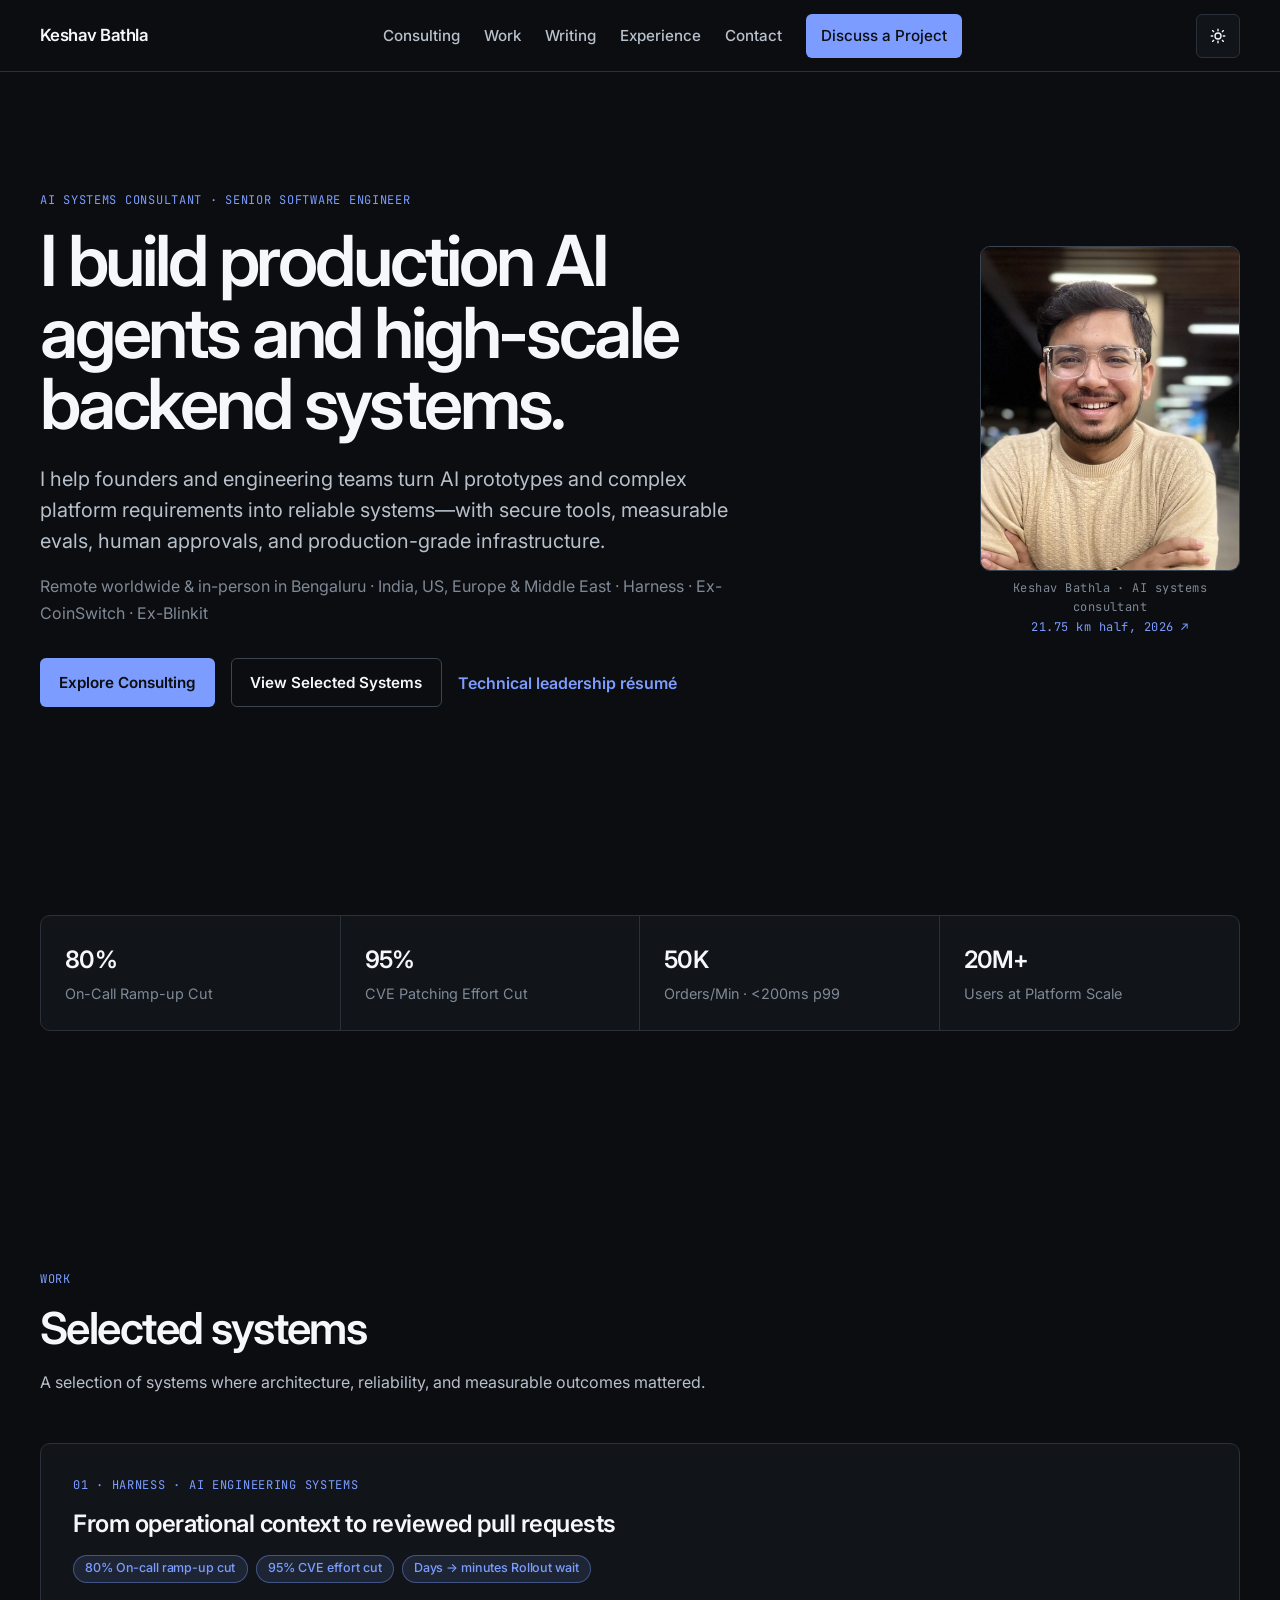
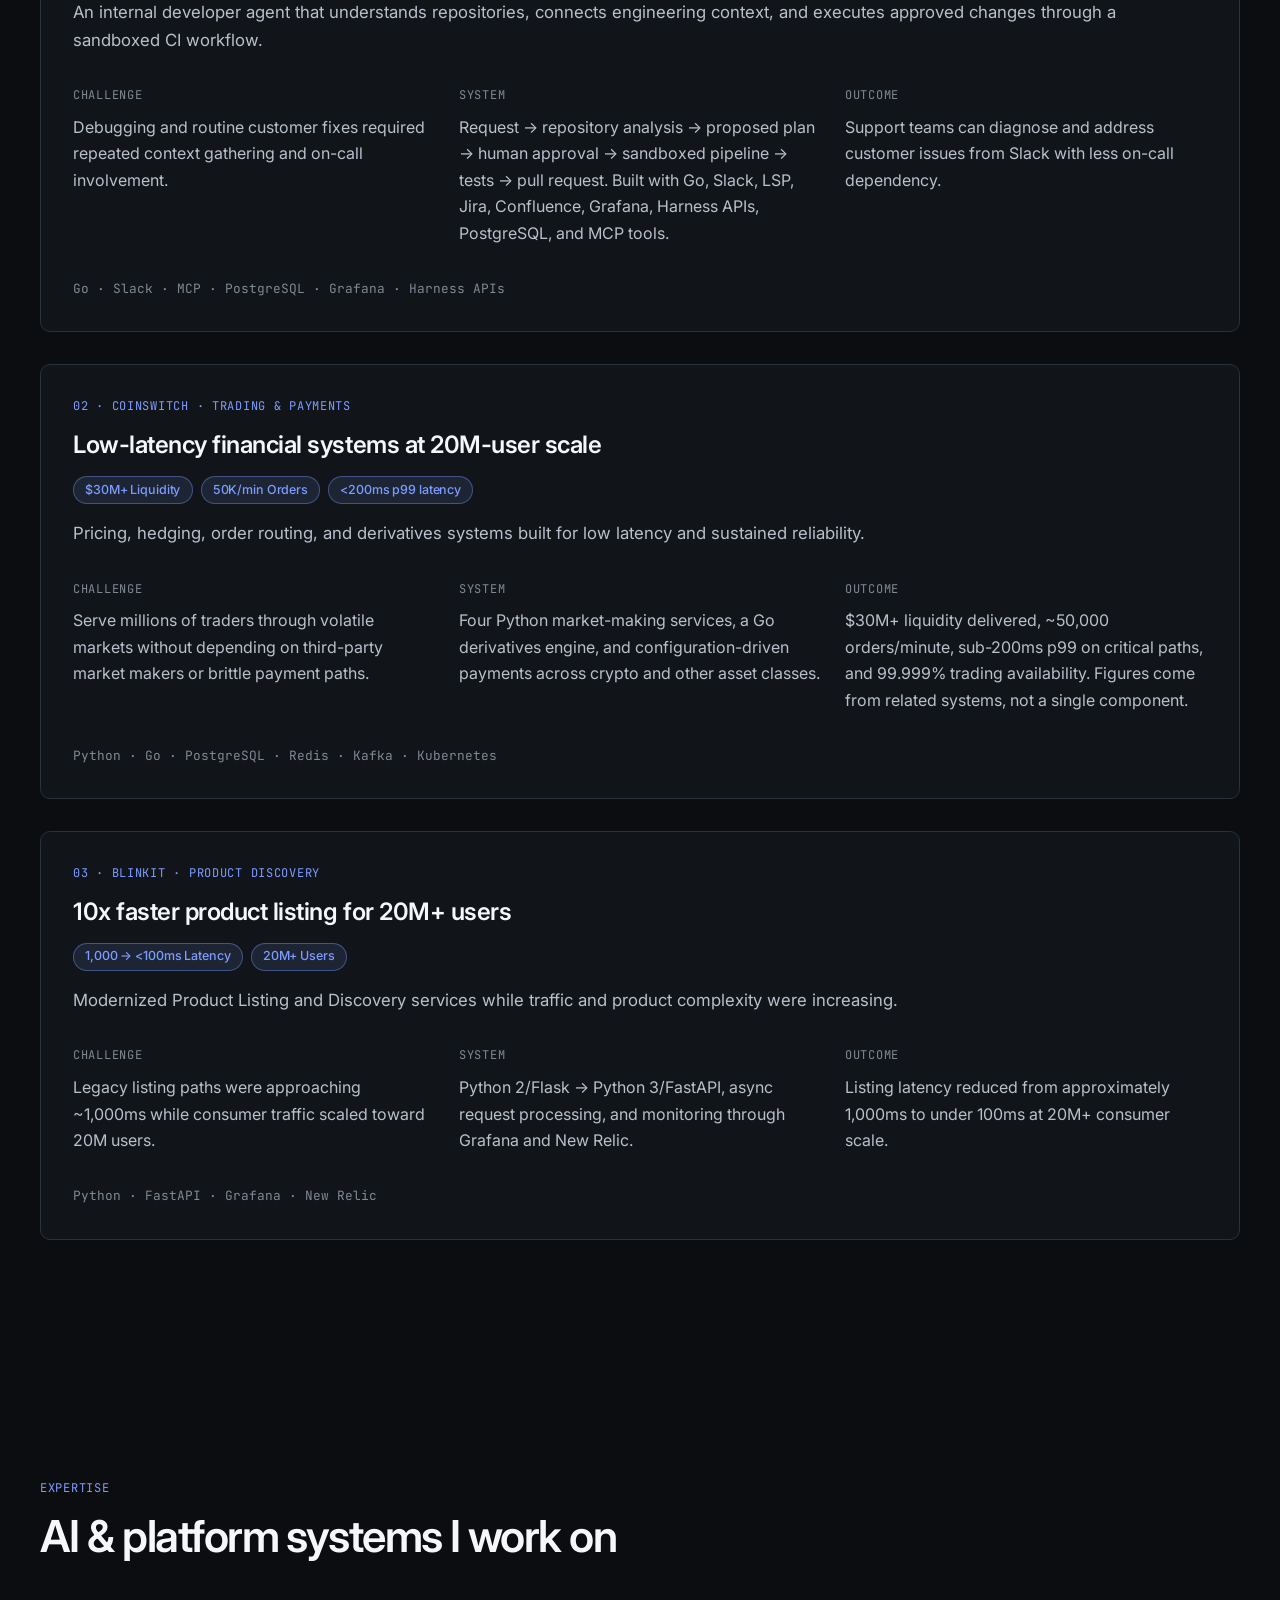
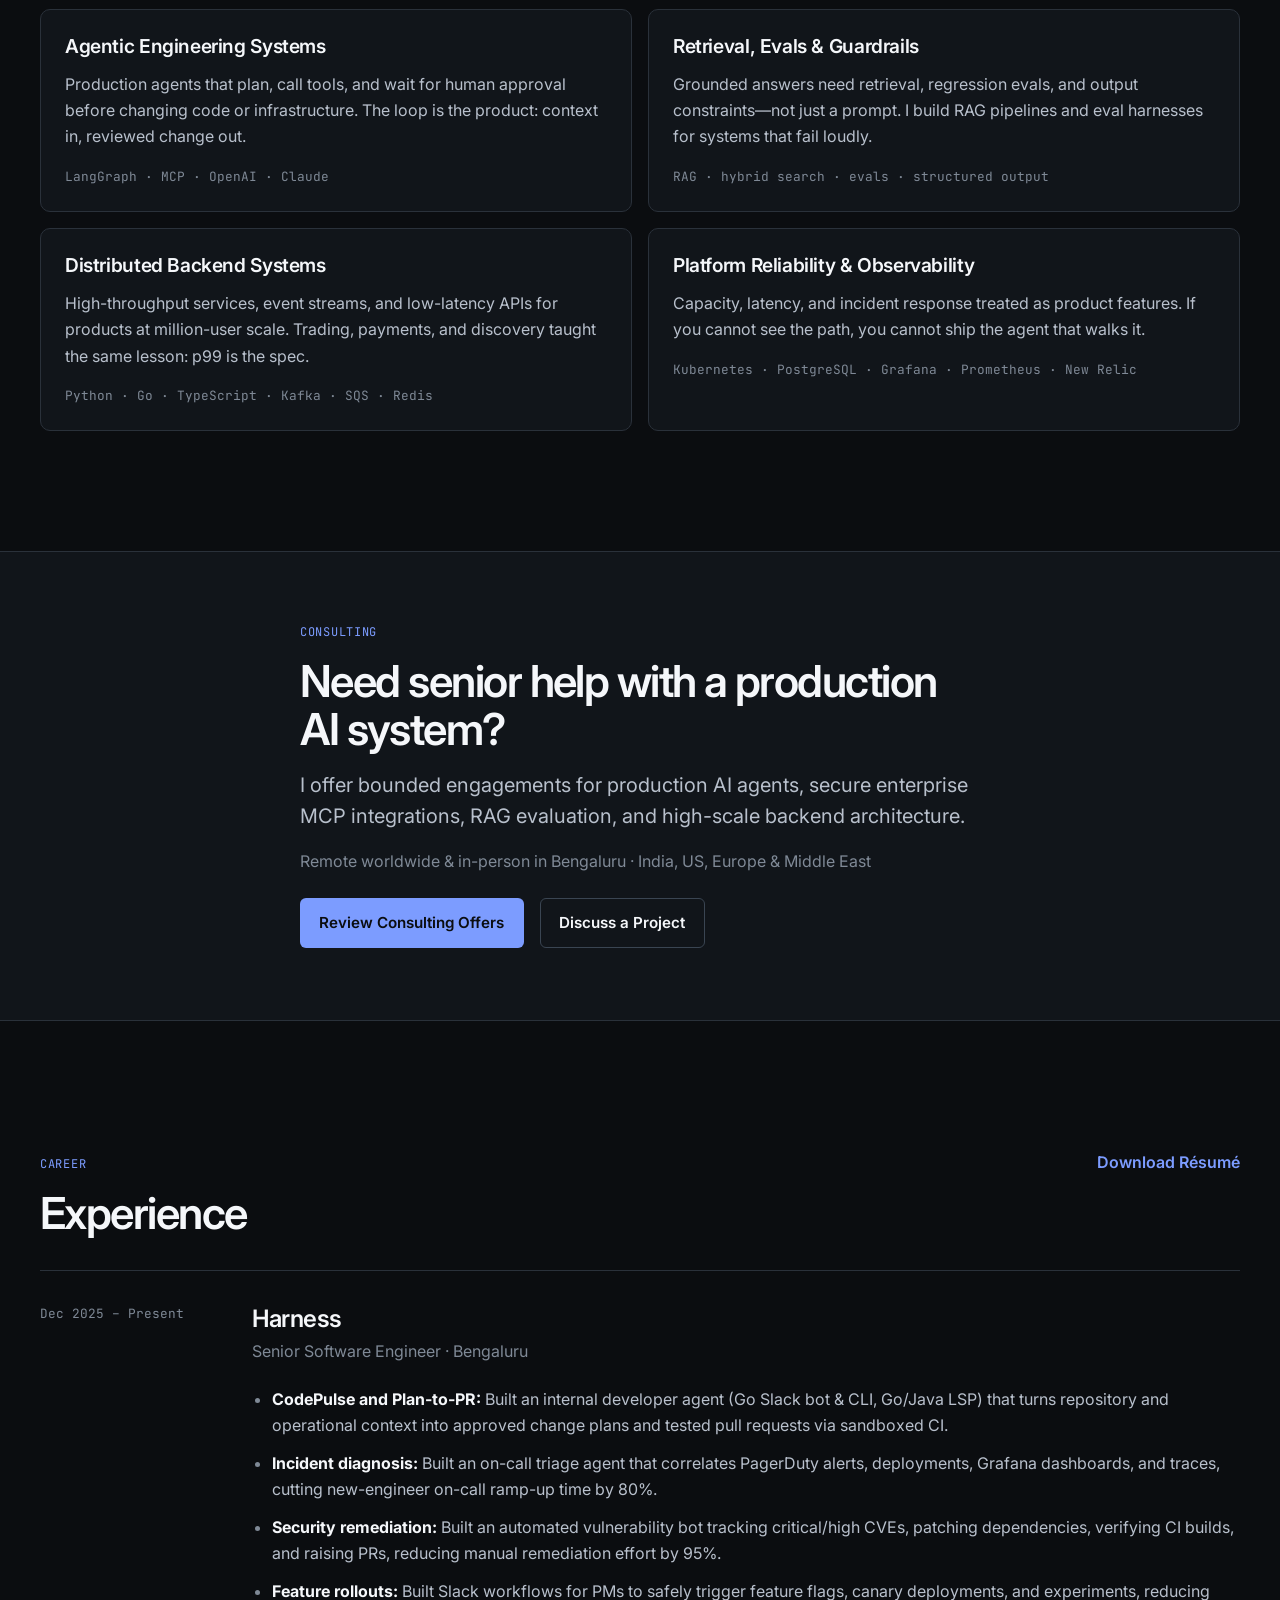
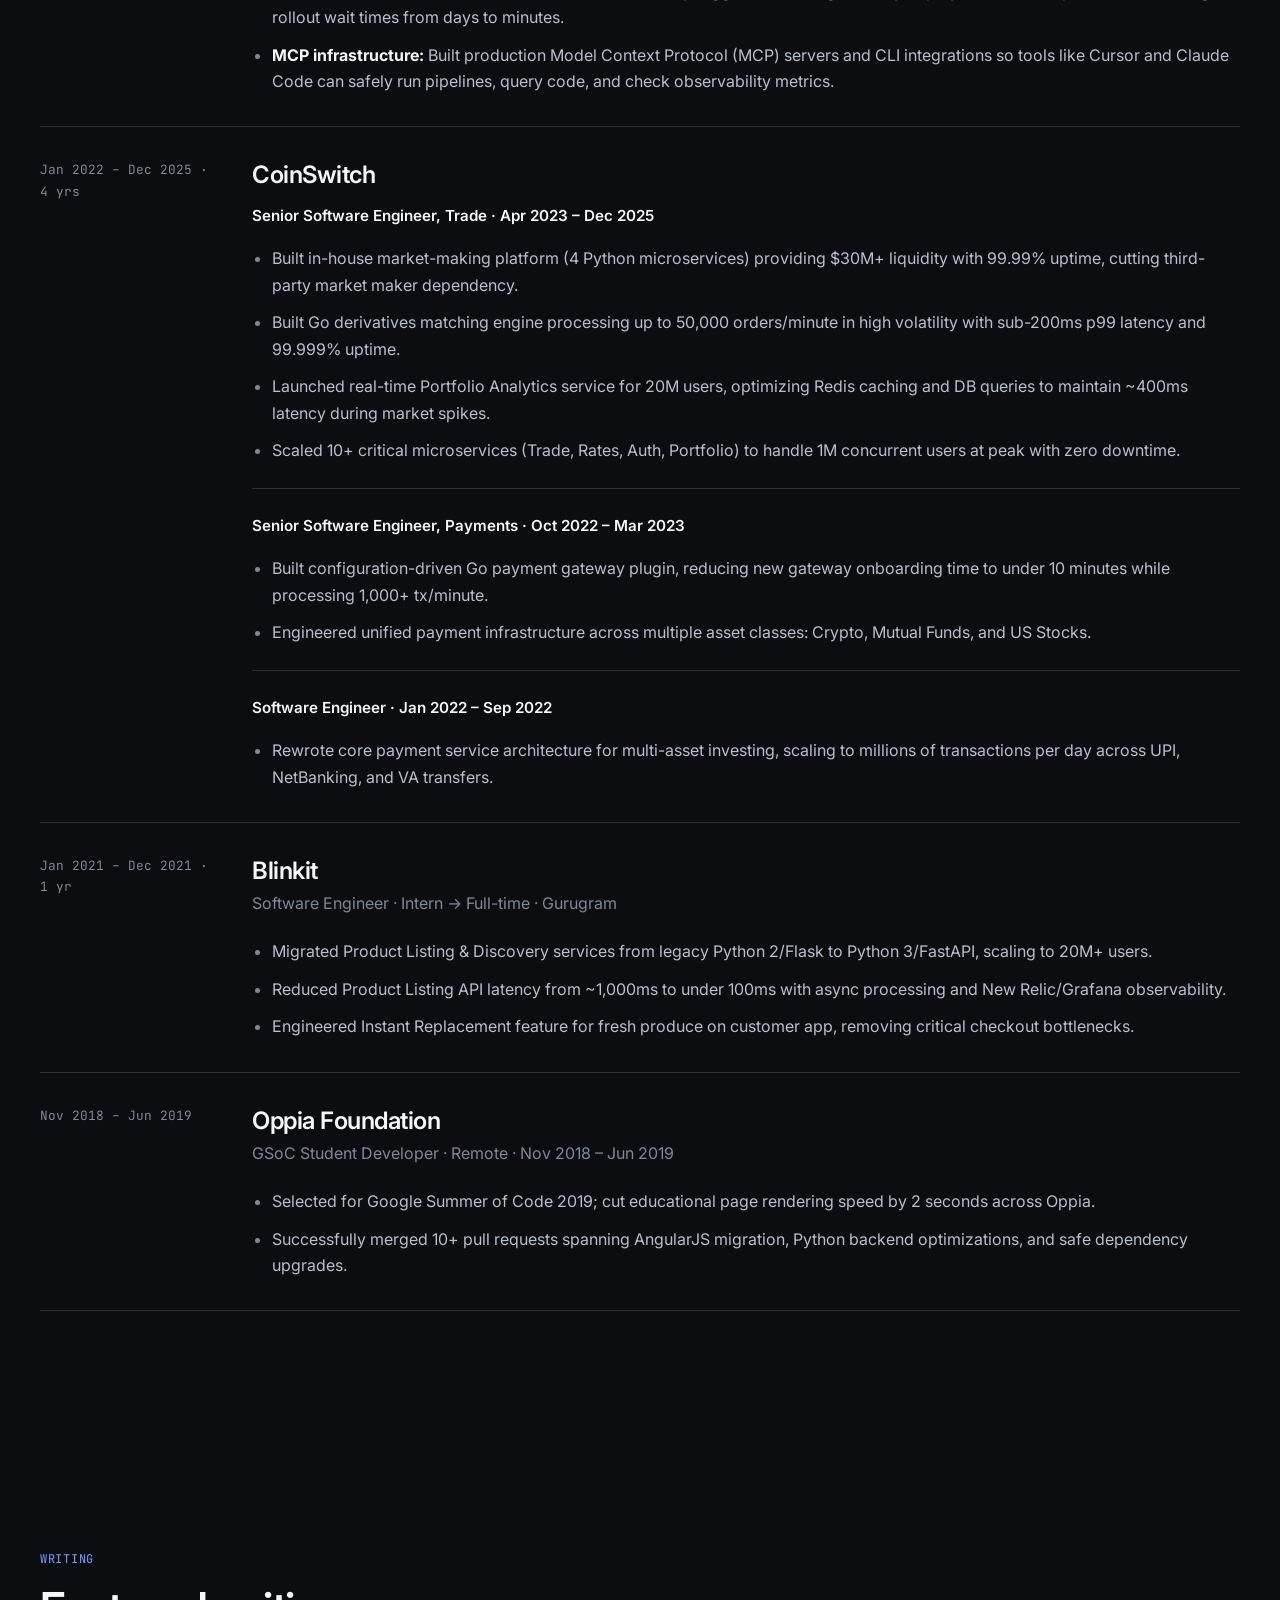
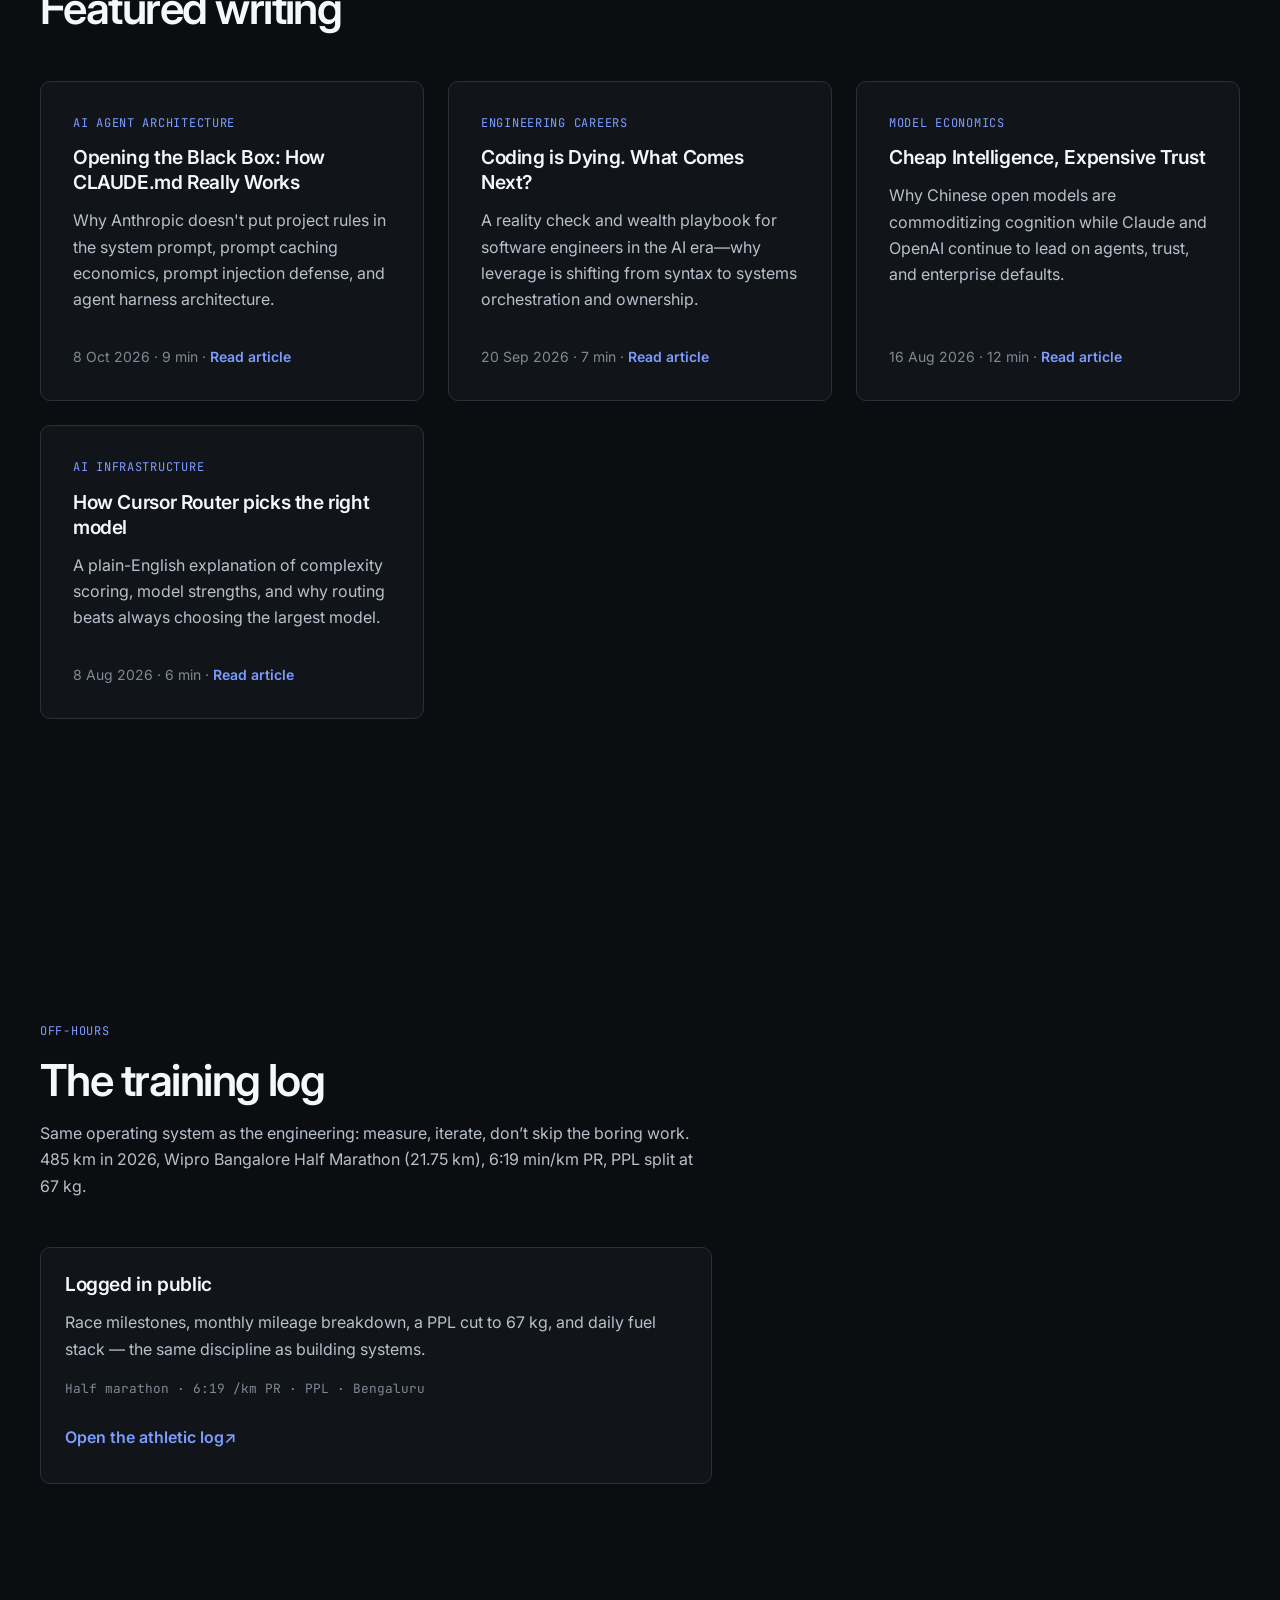
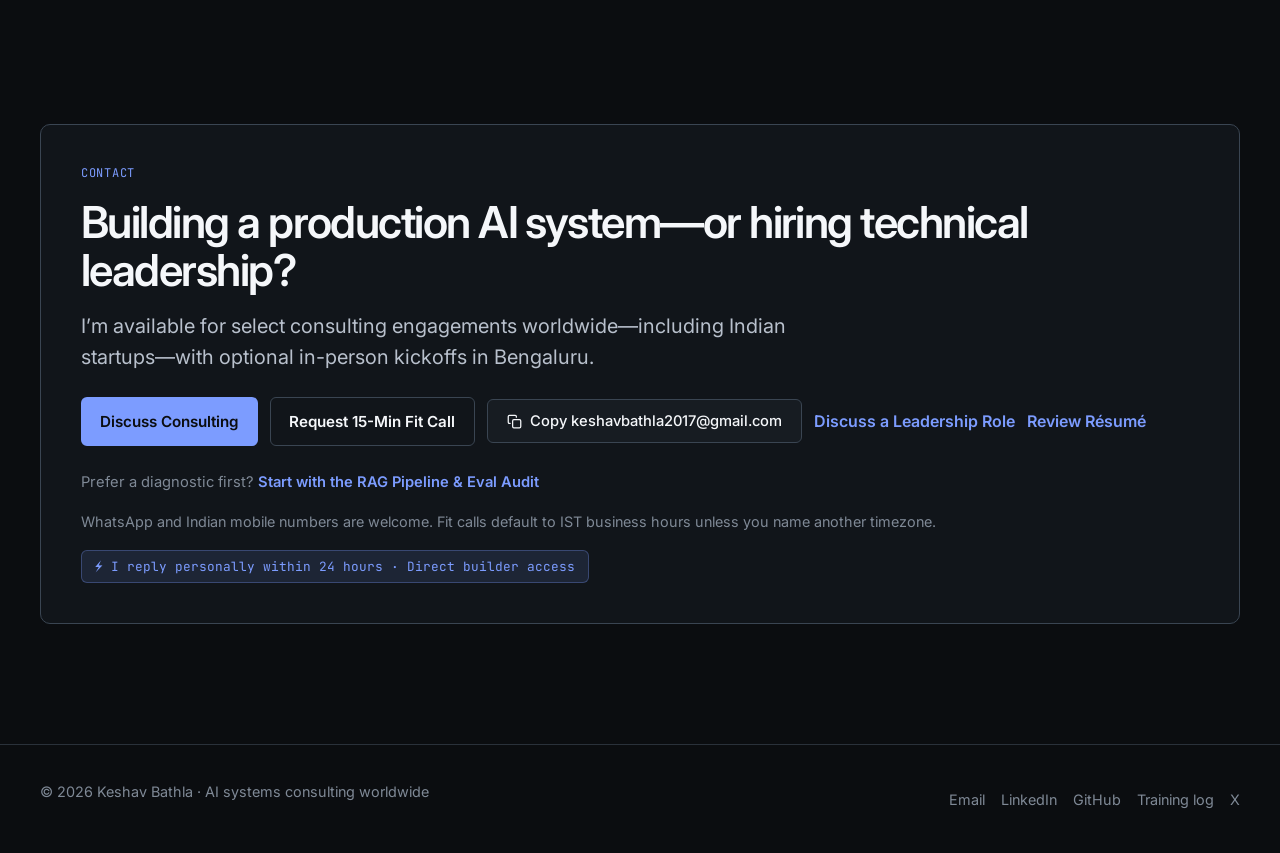
==== commit cc523b04: "feat(blog): publish post on how CLAUDE.md works with interactive mermaid diagrams Co-authored-by: Cu" ====
--- a/index.html
+++ b/index.html
@@ -69,7 +69,7 @@
         "@id": "https://import-keshav.github.io/#person"
       },
       "inLanguage": "en",
-      "dateModified": "2026-09-20"
+      "dateModified": "2026-10-08"
     },
     {
       "@type": "Person",
@@ -114,8 +114,8 @@
         "LangGraph",
         "Model Context Protocol",
         "Retrieval-Augmented Generation",
-        "PostgreSQL",
-        "Redis",
+    "PostgreSQL",
+    "Redis",
         "Kafka",
         "Kubernetes"
       ],
@@ -160,7 +160,7 @@
     }
   ]
 }
-</script>
+  </script>
 </head>
 <body>
 <a class="skip-link" href="#main">Skip to content</a>
@@ -194,7 +194,7 @@
         <svg class="icon-sun" viewBox="0 0 24 24" aria-hidden="true"><circle cx="12" cy="12" r="4"/><path d="M12 3v2M12 19v2M5 12H3M21 12h-2M6.2 6.2 4.8 4.8M19.2 19.2l-1.4-1.4M6.2 17.8 4.8 19.2M19.2 4.8l-1.4 1.4"/></svg>
         <svg class="icon-moon" viewBox="0 0 24 24" aria-hidden="true"><path d="M20 14.5A8.5 8.5 0 1 1 9.5 4 7 7 0 0 0 20 14.5z"/></svg>
       </button>
-    </div>
+</div>
   </div>
 </header>
 
@@ -210,8 +210,8 @@
           <a class="btn btn-primary" href="consulting.html">Explore Consulting</a>
           <a class="btn btn-secondary" href="#work">View Selected Systems</a>
           <a class="btn-text" href="static_files/keshav-bathla-resume.pdf">Technical leadership résumé</a>
-        </div>
-      </div>
+</div>
+</div>
       <aside class="home-hero-portrait">
         <picture>
           <source srcset="static_files/keshav-bathla.webp" type="image/webp">
@@ -219,7 +219,7 @@
         </picture>
         <p class="portrait-caption">Keshav Bathla · AI systems consultant<br><a href="https://keshav-harness.github.io/" rel="noopener">21.75 km half, 2026 <span aria-hidden="true">↗</span></a></p>
       </aside>
-    </div>
+</div>
   </section>
 
   <section class="section" aria-label="Impact">
@@ -230,7 +230,7 @@
         <li><strong>50K</strong> <span>Orders/Min · &lt;200ms p99</span></li>
         <li><strong>20M+</strong> <span>Users at Platform Scale</span></li>
       </ul>
-    </div>
+</div>
   </section>
 
   <section class="section" id="work">
@@ -239,7 +239,7 @@
         <p class="eyebrow">Work</p>
         <h2>Selected systems</h2>
         <p>A selection of systems where architecture, reliability, and measurable outcomes mattered.</p>
-      </div>
+</div>
       <div class="cases">
         <article class="case">
           <p class="case-kicker">01 · Harness · AI Engineering Systems</p>
@@ -250,21 +250,21 @@
               <li class="outcome-badge">95% CVE effort cut</li>
               <li class="outcome-badge">Days → minutes Rollout wait</li>
             </ul>
-          </div>
+</div>
           <p class="case-summary">An internal developer agent that understands repositories, connects engineering context, and executes approved changes through a sandboxed CI workflow.</p>
           <dl class="case-facts">
             <div>
               <dt>Challenge</dt>
               <dd>Debugging and routine customer fixes required repeated context gathering and on-call involvement.</dd>
-            </div>
+</div>
             <div>
               <dt>System</dt>
               <dd>Request → repository analysis → proposed plan → human approval → sandboxed pipeline → tests → pull request. Built with Go, Slack, LSP, Jira, Confluence, Grafana, Harness APIs, PostgreSQL, and MCP tools.</dd>
-            </div>
+</div>
             <div>
               <dt>Outcome</dt>
               <dd>Support teams can diagnose and address customer issues from Slack with less on-call dependency.</dd>
-            </div>
+</div>
           </dl>
           <p class="mono-line">Go · Slack · MCP · PostgreSQL · Grafana · Harness APIs</p>
         </article>
@@ -278,21 +278,21 @@
               <li class="outcome-badge">50K/min Orders</li>
               <li class="outcome-badge">&lt;200ms p99 latency</li>
             </ul>
-          </div>
+</div>
           <p class="case-summary">Pricing, hedging, order routing, and derivatives systems built for low latency and sustained reliability.</p>
           <dl class="case-facts">
             <div>
               <dt>Challenge</dt>
               <dd>Serve millions of traders through volatile markets without depending on third-party market makers or brittle payment paths.</dd>
-            </div>
+</div>
             <div>
               <dt>System</dt>
               <dd>Four Python market-making services, a Go derivatives engine, and configuration-driven payments across crypto and other asset classes.</dd>
-            </div>
+</div>
             <div>
               <dt>Outcome</dt>
               <dd>$30M+ liquidity delivered, ~50,000 orders/minute, sub-200ms p99 on critical paths, and 99.999% trading availability. Figures come from related systems, not a single component.</dd>
-            </div>
+</div>
           </dl>
           <p class="mono-line">Python · Go · PostgreSQL · Redis · Kafka · Kubernetes</p>
         </article>
@@ -305,26 +305,26 @@
               <li class="outcome-badge">1,000 → &lt;100ms Latency</li>
               <li class="outcome-badge">20M+ Users</li>
             </ul>
-          </div>
+</div>
           <p class="case-summary">Modernized Product Listing and Discovery services while traffic and product complexity were increasing.</p>
           <dl class="case-facts">
             <div>
               <dt>Challenge</dt>
               <dd>Legacy listing paths were approaching ~1,000ms while consumer traffic scaled toward 20M users.</dd>
-            </div>
+</div>
             <div>
               <dt>System</dt>
               <dd>Python 2/Flask → Python 3/FastAPI, async request processing, and monitoring through Grafana and New Relic.</dd>
-            </div>
+</div>
             <div>
               <dt>Outcome</dt>
               <dd>Listing latency reduced from approximately 1,000ms to under 100ms at 20M+ consumer scale.</dd>
-            </div>
+</div>
           </dl>
           <p class="mono-line">Python · FastAPI · Grafana · New Relic</p>
         </article>
-      </div>
-    </div>
+</div>
+</div>
   </section>
 
   <section class="section" id="expertise">
@@ -332,7 +332,7 @@
       <div class="section-intro">
         <p class="eyebrow">Expertise</p>
         <h2>AI &amp; platform systems I work on</h2>
-      </div>
+</div>
       <div class="expertise-grid">
         <article class="expertise-card">
           <h3>Agentic Engineering Systems</h3>
@@ -354,9 +354,9 @@
           <p>Capacity, latency, and incident response treated as product features. If you cannot see the path, you cannot ship the agent that walks it.</p>
           <p class="mono-line">Kubernetes · PostgreSQL · Grafana · Prometheus · New Relic</p>
         </article>
-      </div>
-    </div>
-  </section>
+</div>
+</div>
+</section>
 
   <section class="section consulting-bridge" aria-labelledby="consulting-bridge-title">
     <div class="wrap consulting-bridge-copy">
@@ -371,9 +371,9 @@
         <a class="btn btn-secondary"
            href="mailto:keshavbathla2017@gmail.com?subject=Consulting%20Inquiry%3A%20Production%20AI%20Systems&amp;body=Company%20%2F%20Website%3A%0ATime%20zone%20%2F%20City%3A%0AWhat%20are%20you%20building%20%26%20target%20outcome%3A%0ATarget%20timing%3A%0AApproximate%20budget%3A">
           Discuss a Project
-        </a>
-      </div>
-    </div>
+    </a>
+  </div>
+</div>
   </section>
 
   <section class="section" id="experience">
@@ -439,8 +439,8 @@
               <li>Engineered Instant Replacement feature for fresh produce on customer app, removing critical checkout bottlenecks.</li>
             </ul>
           </div>
-        </li>
-        <li>
+</li>
+<li>
           <time datetime="2018-11">Nov 2018 – Jun 2019</time>
           <div class="timeline-content">
             <h3><a href="https://www.oppia.org/" rel="noopener">Oppia Foundation</a></h3>
@@ -463,6 +463,14 @@
       </div>
       <ul class="writing-list">
         <li>
+          <a class="writing-card" href="blogs/how-claude-md-works.html">
+            <p class="topic">AI agent architecture</p>
+            <h3>Opening the Black Box: How CLAUDE.md Really Works</h3>
+            <p>Why Anthropic doesn't put project rules in the system prompt, prompt caching economics, prompt injection defense, and agent harness architecture.</p>
+            <p class="writing-meta">8 Oct 2026 · 9 min · <span class="read-link">Read article</span></p>
+          </a>
+        </li>
+        <li>
           <a class="writing-card" href="blogs/coding-is-dying-what-comes-next.html">
             <p class="topic">Engineering careers</p>
             <h3>Coding is Dying. What Comes Next?</h3>
@@ -487,7 +495,7 @@
           </a>
         </li>
       </ul>
-    </div>
+</div>
   </section>
 
   <section class="section" id="off-hours" aria-labelledby="off-hours-title">
@@ -537,9 +545,9 @@
         <div class="sla-badge">
           <span aria-hidden="true">⚡</span>
           <span>I reply personally within 24 hours · Direct builder access</span>
-        </div>
-      </div>
-    </div>
+</div>
+</div>
+</div>
   </section>
 </main>
 
--- a/static_files/style.css
+++ b/static_files/style.css
@@ -584,6 +584,136 @@
   color: var(--color-text-muted);
   text-align: center;
 }
+
+/* Mermaid & Visual Interactive Diagrams */
+.mermaid-figure {
+  margin: 2rem auto;
+  max-width: 960px;
+}
+.mermaid-diagram {
+  background: var(--color-surface);
+  border: 1px solid var(--color-border);
+  border-radius: 8px;
+  padding: 1.5rem 1rem;
+  overflow-x: auto;
+  display: flex;
+  justify-content: center;
+  align-items: center;
+  min-height: 120px;
+}
+.mermaid-diagram svg {
+  max-width: 100%;
+  height: auto;
+}
+
+/* Side-by-Side Blog Comparison Cards */
+.blog-compare-grid {
+  display: grid;
+  grid-template-columns: 1fr;
+  gap: 1.25rem;
+  margin: 2rem 0;
+}
+@media (min-width: 640px) {
+  .blog-compare-grid {
+    grid-template-columns: 1fr 1fr;
+  }
+}
+.blog-compare-card {
+  background: var(--color-surface);
+  border: 1px solid var(--color-border);
+  border-radius: 8px;
+  padding: 1.5rem;
+}
+.blog-compare-card.card-negative {
+  border-top: 3px solid #f87171;
+}
+.blog-compare-card.card-positive {
+  border-top: 3px solid #34d399;
+}
+.blog-compare-card h3 {
+  margin-top: 0;
+  margin-bottom: 1rem;
+  font-size: 1.15rem;
+  display: flex;
+  align-items: center;
+  gap: 0.5rem;
+}
+.blog-compare-card ul {
+  list-style: none;
+  padding-left: 0;
+  margin: 0;
+}
+.blog-compare-card li {
+  margin-bottom: 0.75rem;
+  position: relative;
+  padding-left: 1.75rem;
+  font-size: 0.95rem;
+  line-height: 1.5;
+}
+.blog-compare-card.card-negative li::before {
+  content: "❌";
+  position: absolute;
+  left: 0;
+}
+.blog-compare-card.card-positive li::before {
+  content: "✅";
+  position: absolute;
+  left: 0;
+}
+
+/* Blog Tables */
+.blog-table-wrap {
+  overflow-x: auto;
+  margin: 2rem 0;
+  border: 1px solid var(--color-border);
+  border-radius: 8px;
+  background: var(--color-surface);
+}
+.blog-table {
+  width: 100%;
+  border-collapse: collapse;
+  font-size: 0.95rem;
+  text-align: left;
+}
+.blog-table th,
+.blog-table td {
+  padding: 0.85rem 1rem;
+  border-bottom: 1px solid var(--color-border);
+}
+.blog-table th {
+  background: var(--color-surface-raised);
+  color: var(--color-text-primary);
+  font-weight: 600;
+  border-bottom: 2px solid var(--color-border-strong);
+}
+.blog-table tr:last-child td {
+  border-bottom: none;
+}
+.blog-table tr:nth-child(even) td {
+  background: var(--color-surface-raised);
+}
+
+/* Callout Box */
+.callout-box {
+  background: var(--color-surface);
+  border-left: 4px solid var(--color-accent);
+  border-radius: 0 8px 8px 0;
+  padding: 1.25rem 1.5rem;
+  margin: 1.75rem 0;
+  border-top: 1px solid var(--color-border);
+  border-right: 1px solid var(--color-border);
+  border-bottom: 1px solid var(--color-border);
+}
+.callout-box h4 {
+  margin-top: 0;
+  margin-bottom: 0.5rem;
+  color: var(--color-text-primary);
+  font-size: 1.05rem;
+}
+.callout-box p:last-child {
+  margin-bottom: 0;
+}
+
 .blog-source {
   margin-top: 2.5rem;
   padding-top: 1.5rem;
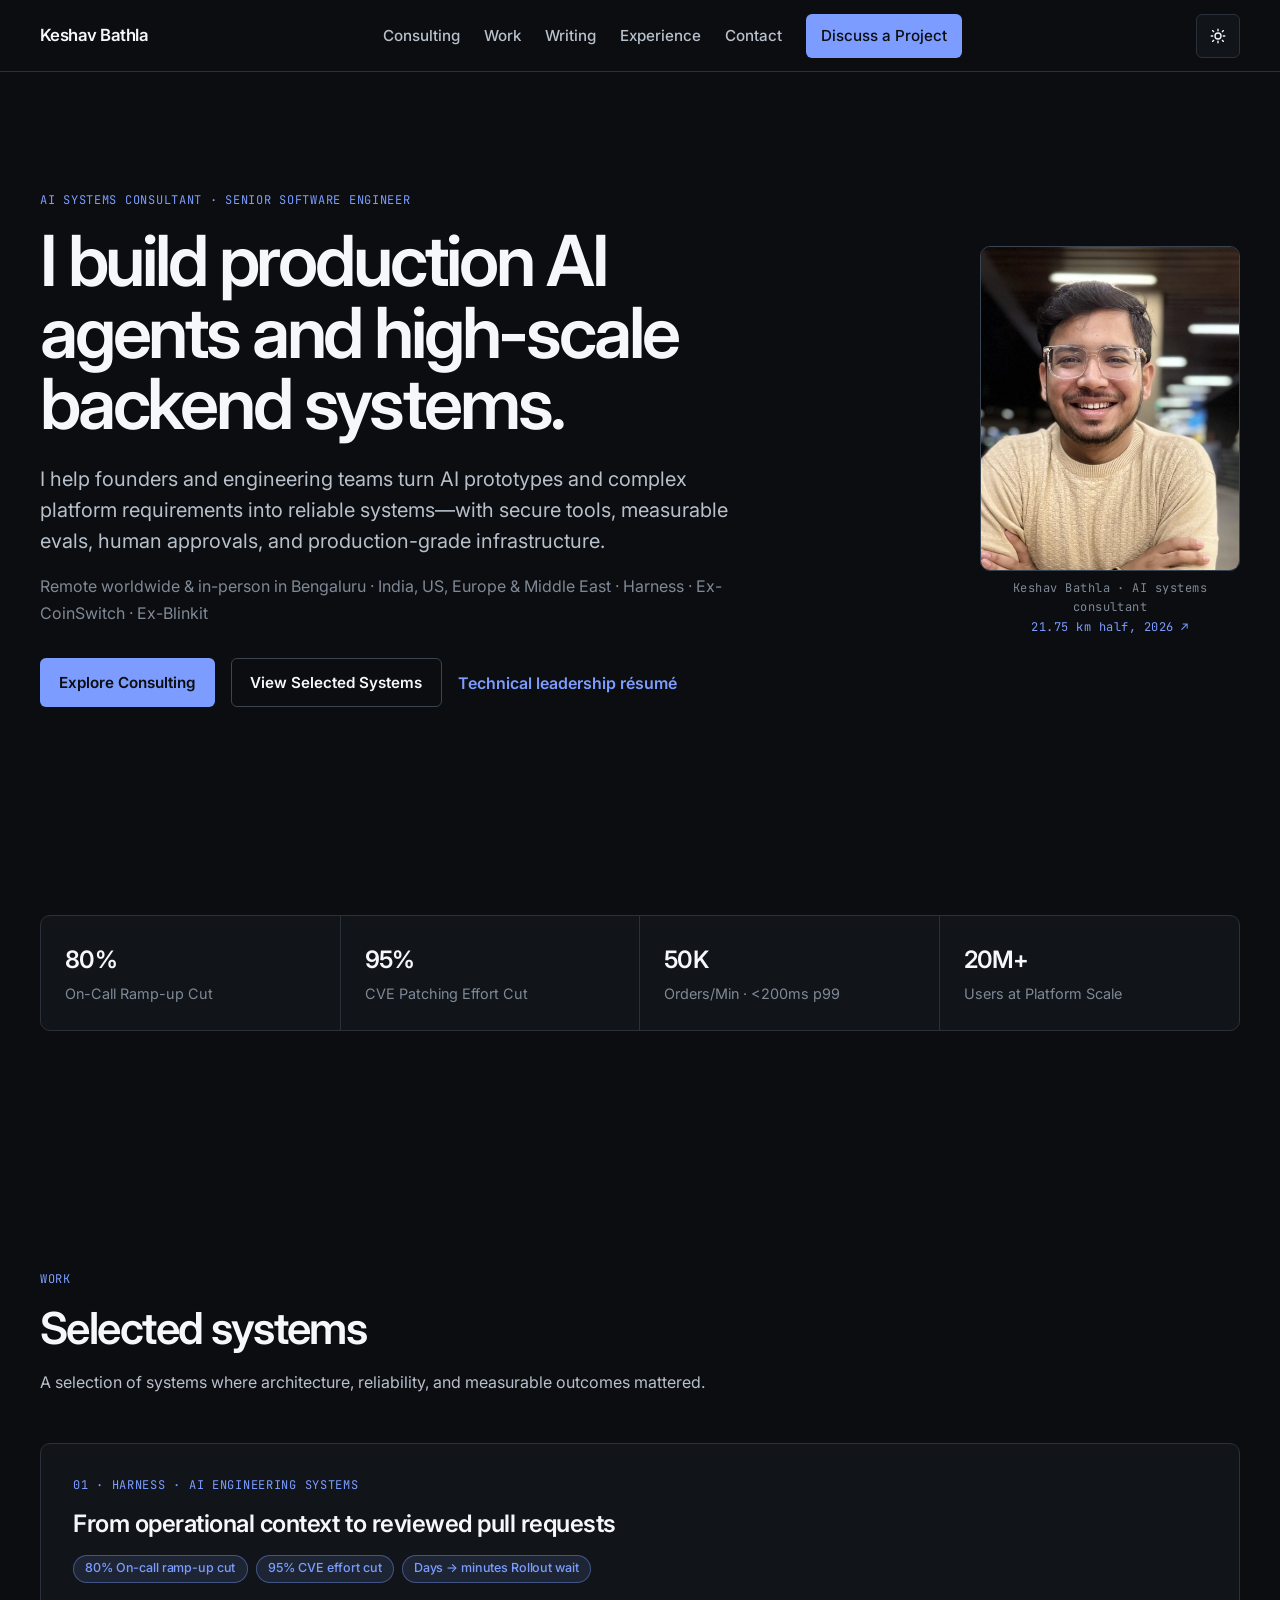
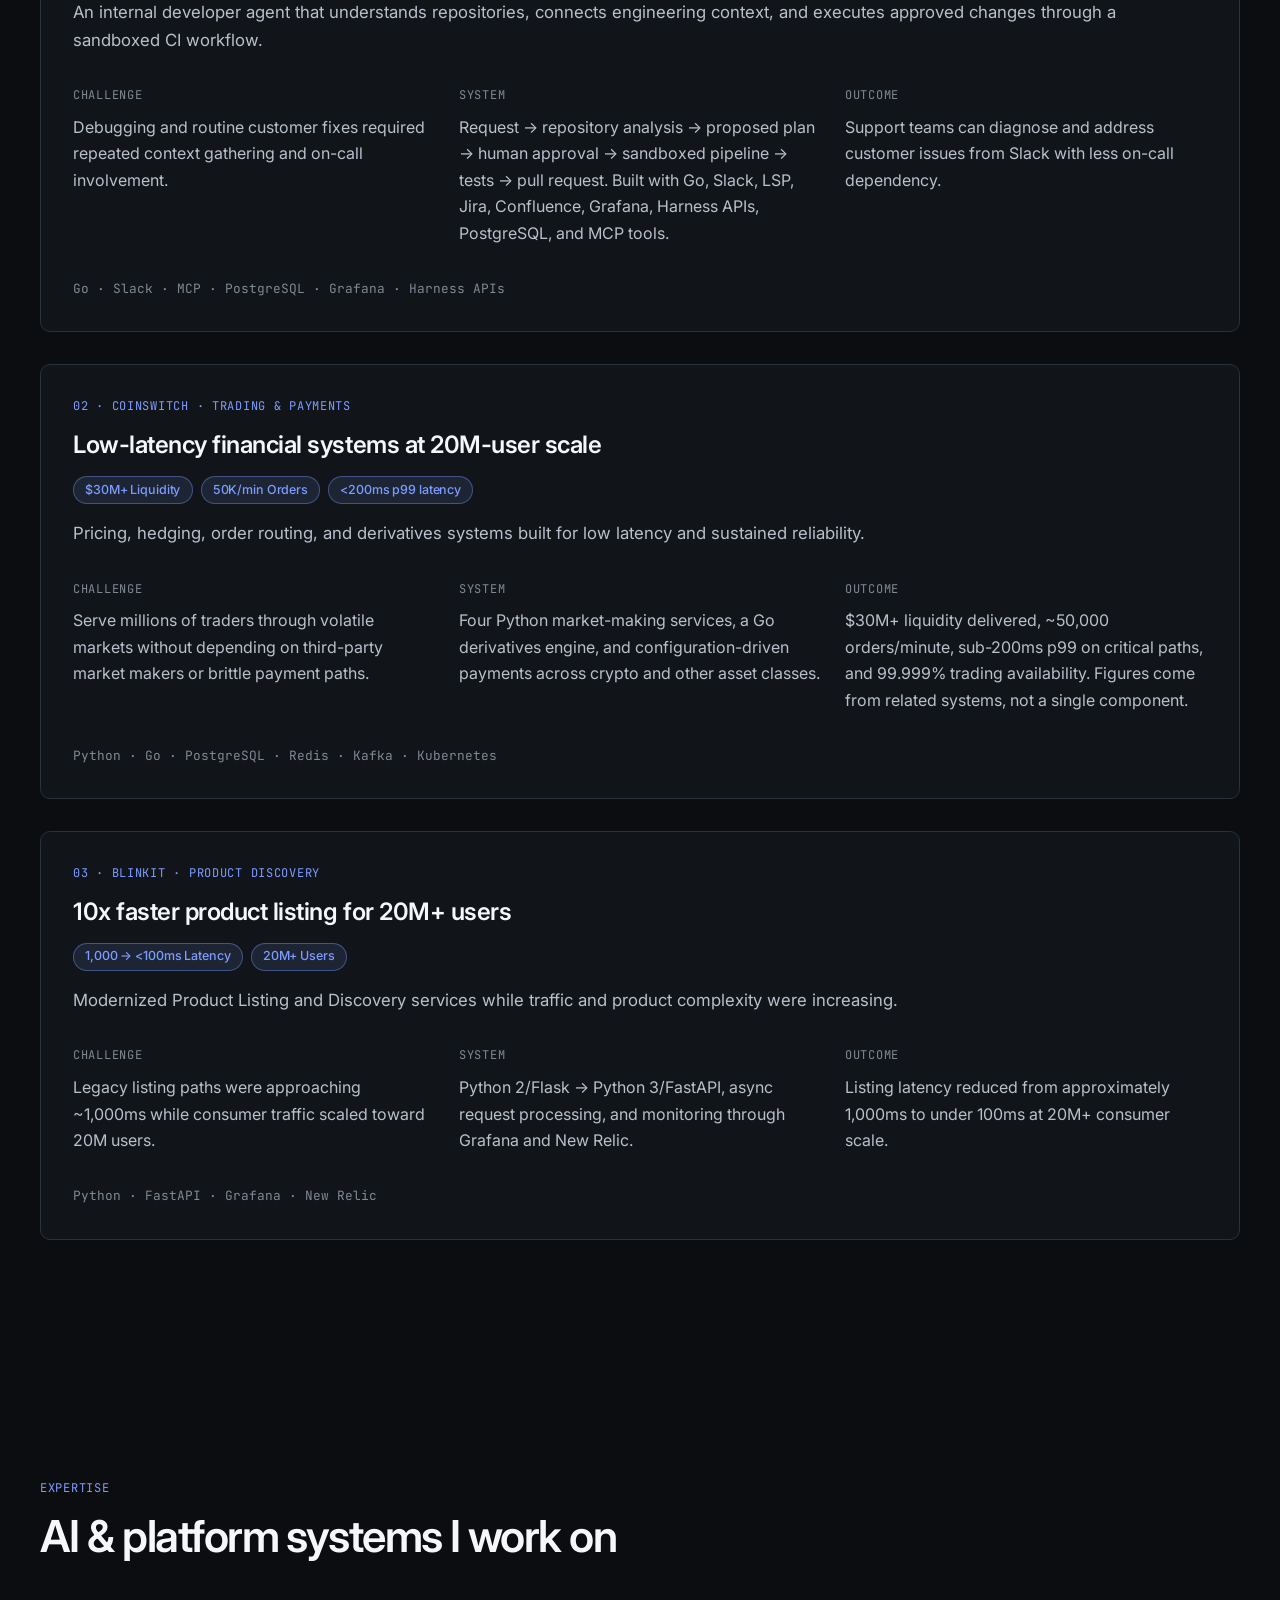
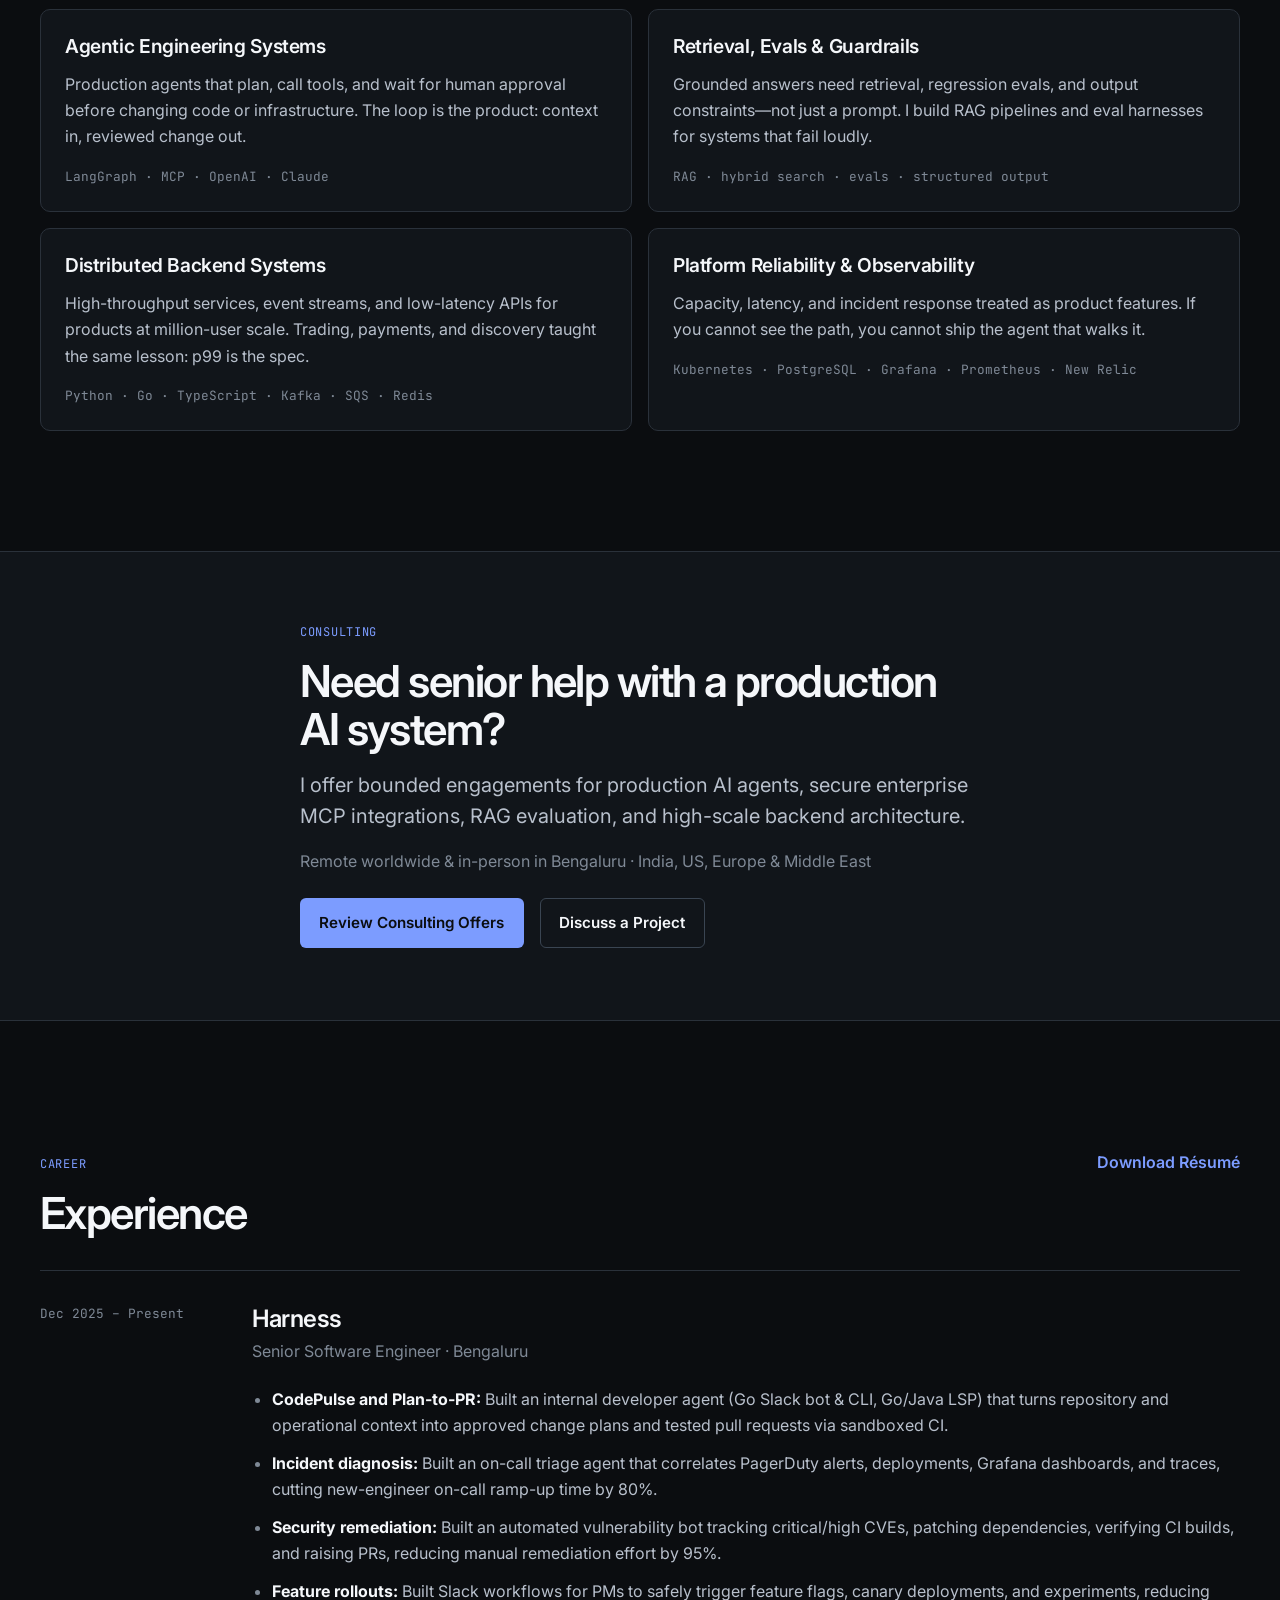
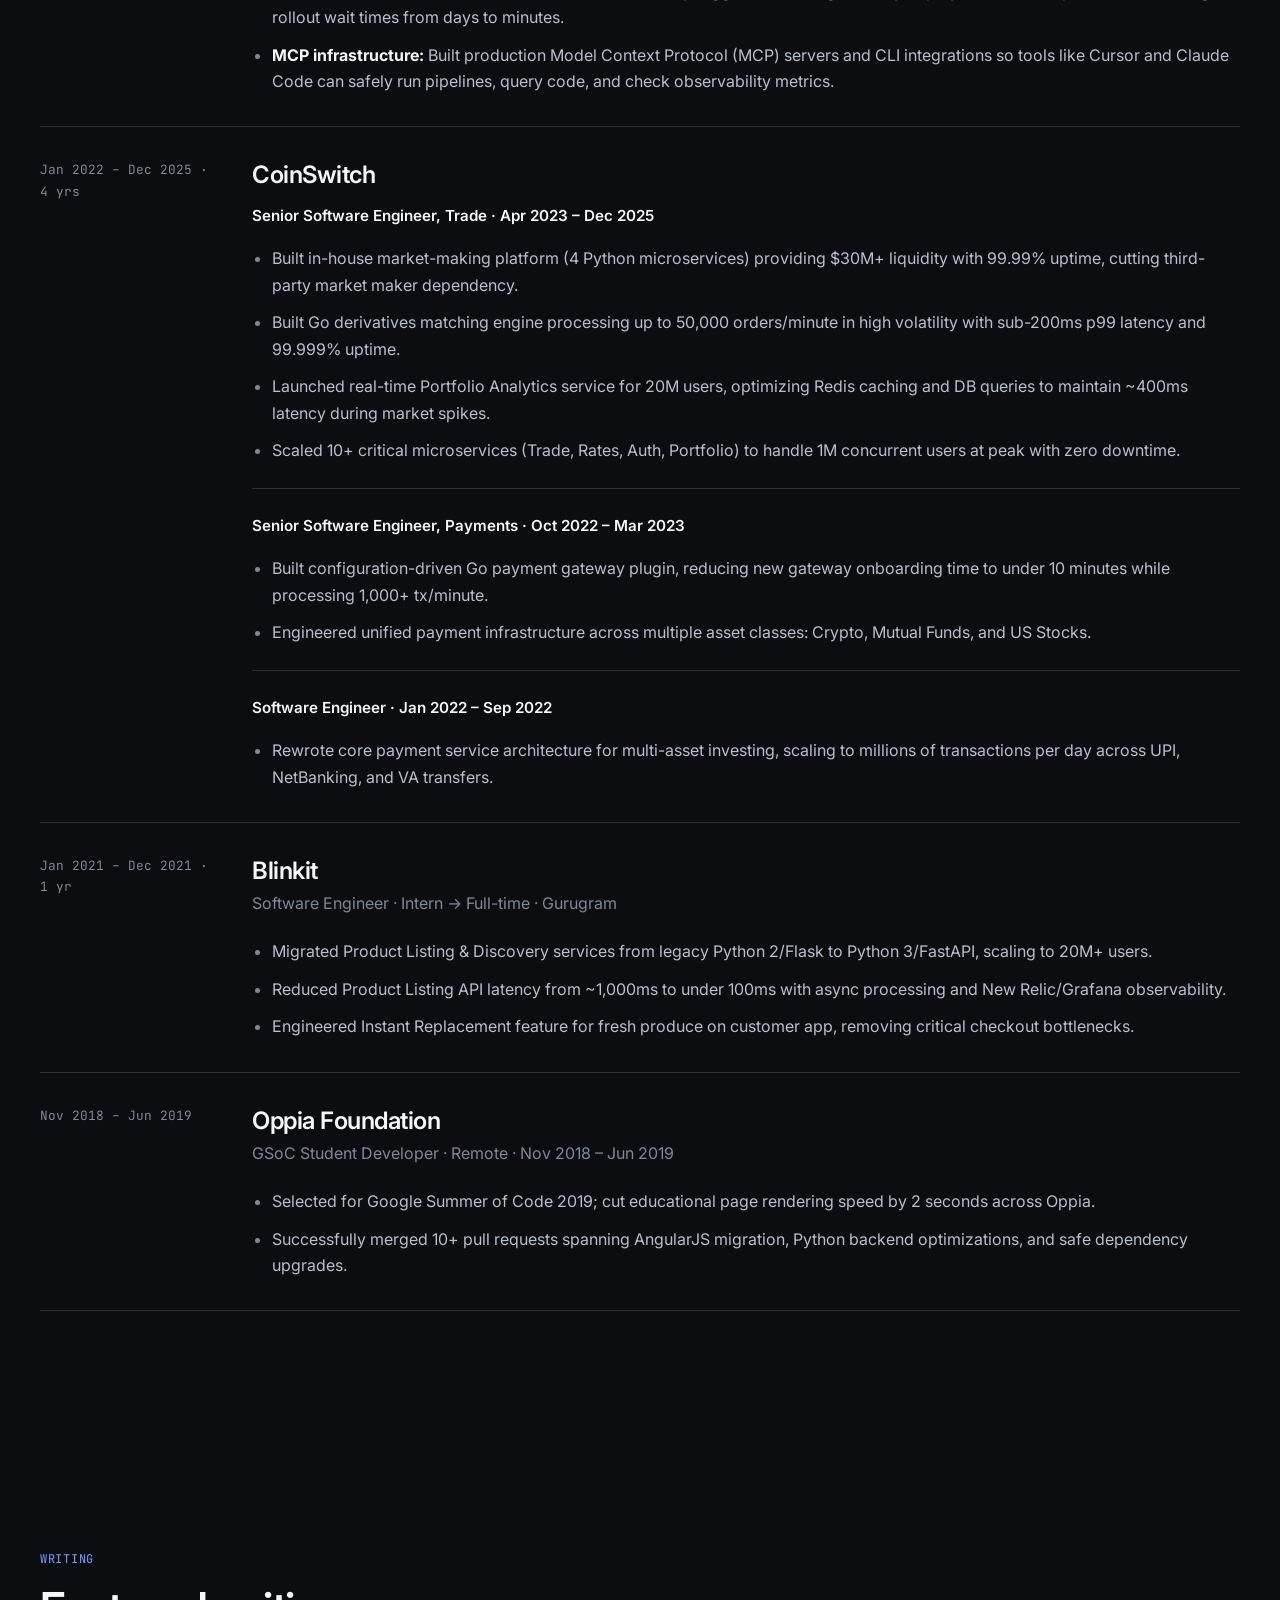
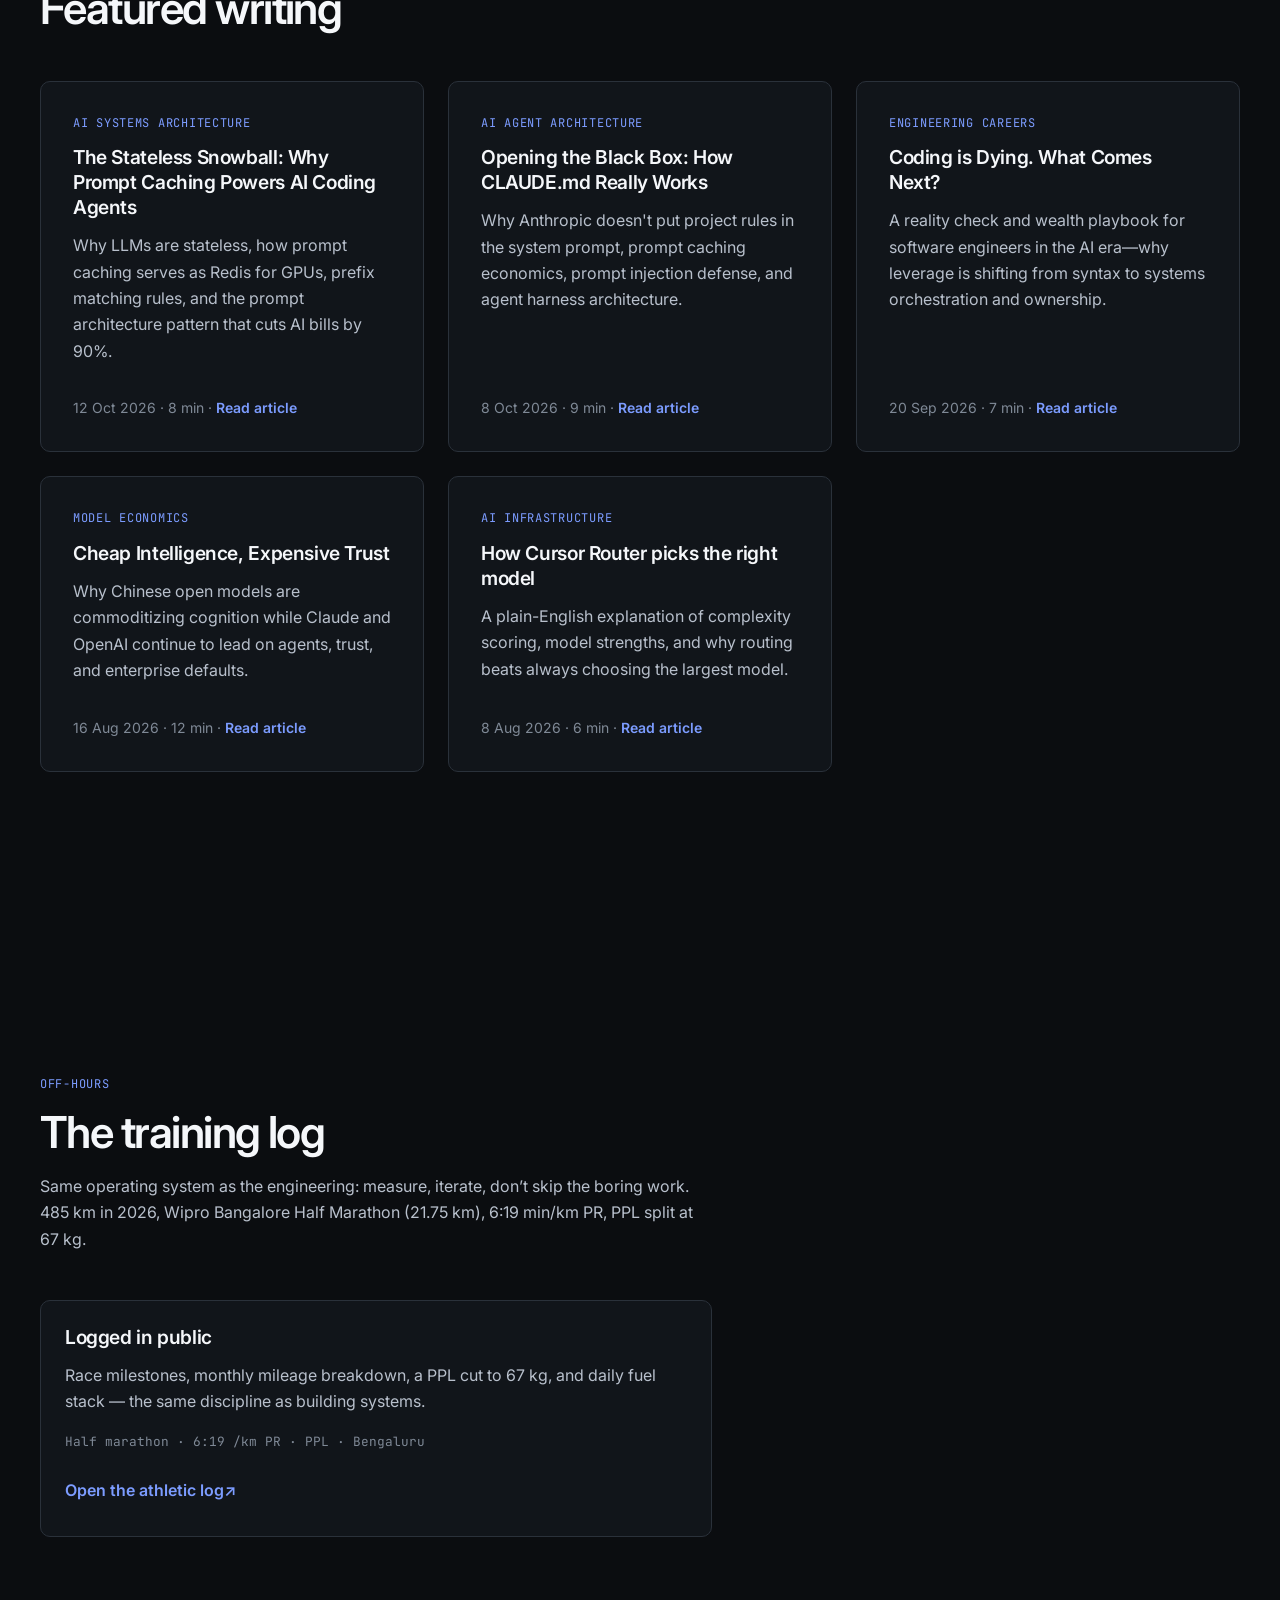
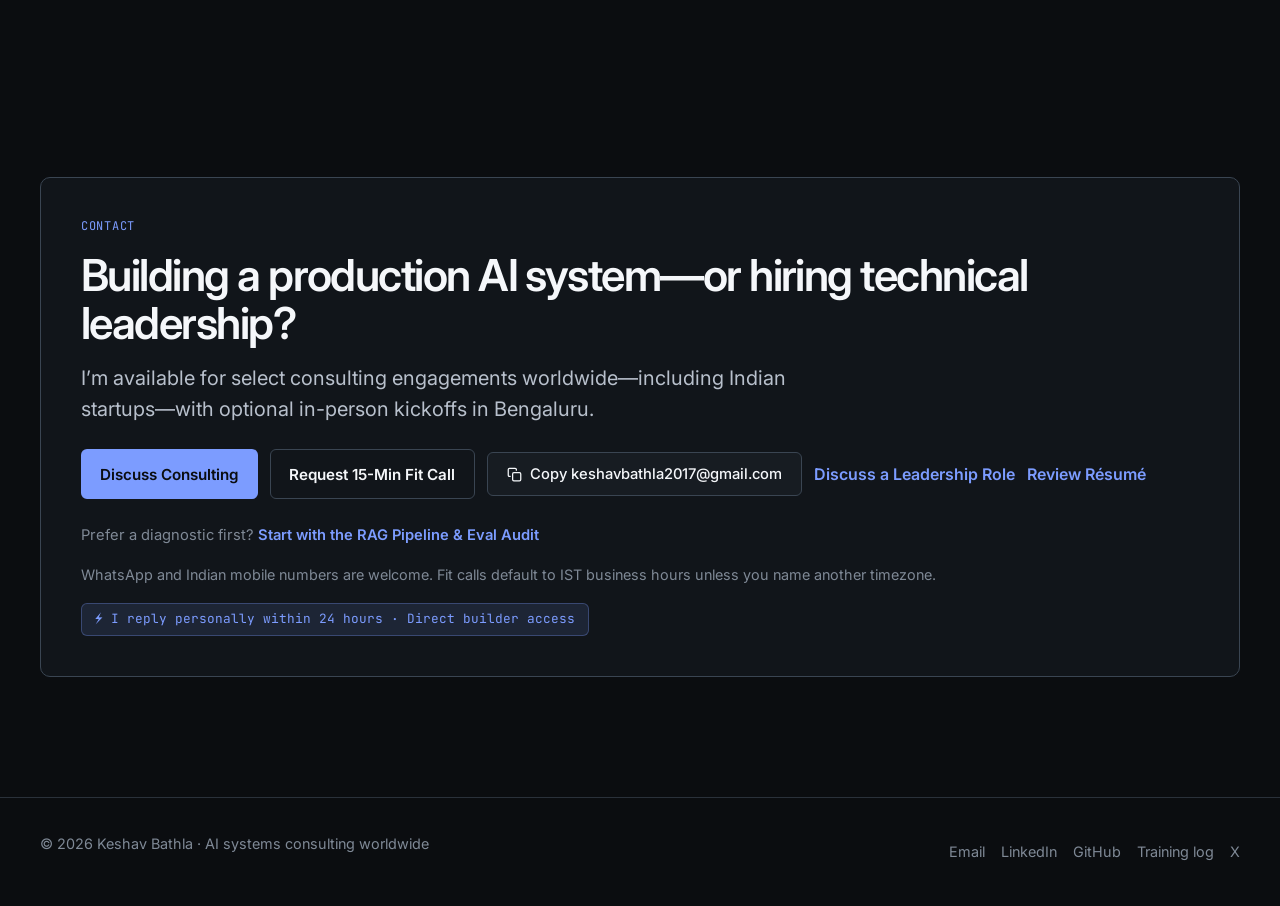
==== commit 5602d6af: "feat(blog): publish post on prompt caching for AI coding agents Co-authored-by: Cursor <cursoragent@" ====
--- a/index.html
+++ b/index.html
@@ -69,7 +69,7 @@
         "@id": "https://import-keshav.github.io/#person"
       },
       "inLanguage": "en",
-      "dateModified": "2026-10-08"
+      "dateModified": "2026-10-12"
     },
     {
       "@type": "Person",
@@ -463,6 +463,14 @@
       </div>
       <ul class="writing-list">
         <li>
+          <a class="writing-card" href="blogs/how-prompt-caching-works.html">
+            <p class="topic">AI systems architecture</p>
+            <h3>The Stateless Snowball: Why Prompt Caching Powers AI Coding Agents</h3>
+            <p>Why LLMs are stateless, how prompt caching serves as Redis for GPUs, prefix matching rules, and the prompt architecture pattern that cuts AI bills by 90%.</p>
+            <p class="writing-meta">12 Oct 2026 · 8 min · <span class="read-link">Read article</span></p>
+          </a>
+        </li>
+        <li>
           <a class="writing-card" href="blogs/how-claude-md-works.html">
             <p class="topic">AI agent architecture</p>
             <h3>Opening the Black Box: How CLAUDE.md Really Works</h3>
--- a/static_files/style.css
+++ b/static_files/style.css
@@ -25,7 +25,7 @@
   --space-16: 4rem;
   --space-24: 6rem;
   --wrap: 1200px;
-  --article: 720px;
+  --article: 800px;
   --radius: 10px;
   --header-h: 72px;
 }
@@ -529,13 +529,22 @@
 }
 .crumb a { color: var(--color-text-muted); text-decoration: none; }
 .crumb a:hover { color: var(--color-accent); }
-.blog-page { padding: 48px 0 96px; }
-.blog-header { max-width: 900px; margin-bottom: var(--space-12); }
+.wrap.blog-page,
+.blog-page {
+  width: min(var(--article), calc(100% - 2 * clamp(1rem, 4vw, 2rem)));
+  max-width: var(--article);
+  margin-inline: auto;
+  padding: 48px 0 96px;
+}
+.blog-header {
+  max-width: 100%;
+  margin-bottom: var(--space-12);
+}
 .blog-subtitle { font-size: 1.2rem; color: var(--color-text-secondary); margin: 0 0 var(--space-4); }
 .blog-meta { color: var(--color-text-muted); font-size: 0.95rem; }
 
 .blog-body {
-  max-width: var(--article);
+  max-width: 100%;
   font-size: 1.125rem;
   line-height: 1.72;
   color: var(--color-text-secondary);
@@ -570,7 +579,7 @@
   overflow-x: auto;
 }
 .blog-body pre code { background: none; padding: 0; }
-.blog-figure { margin: 2rem auto; max-width: 960px; }
+.blog-figure { margin: 2rem auto; max-width: 100%; }
 .blog-figure img {
   width: 100%;
   border-radius: 8px;
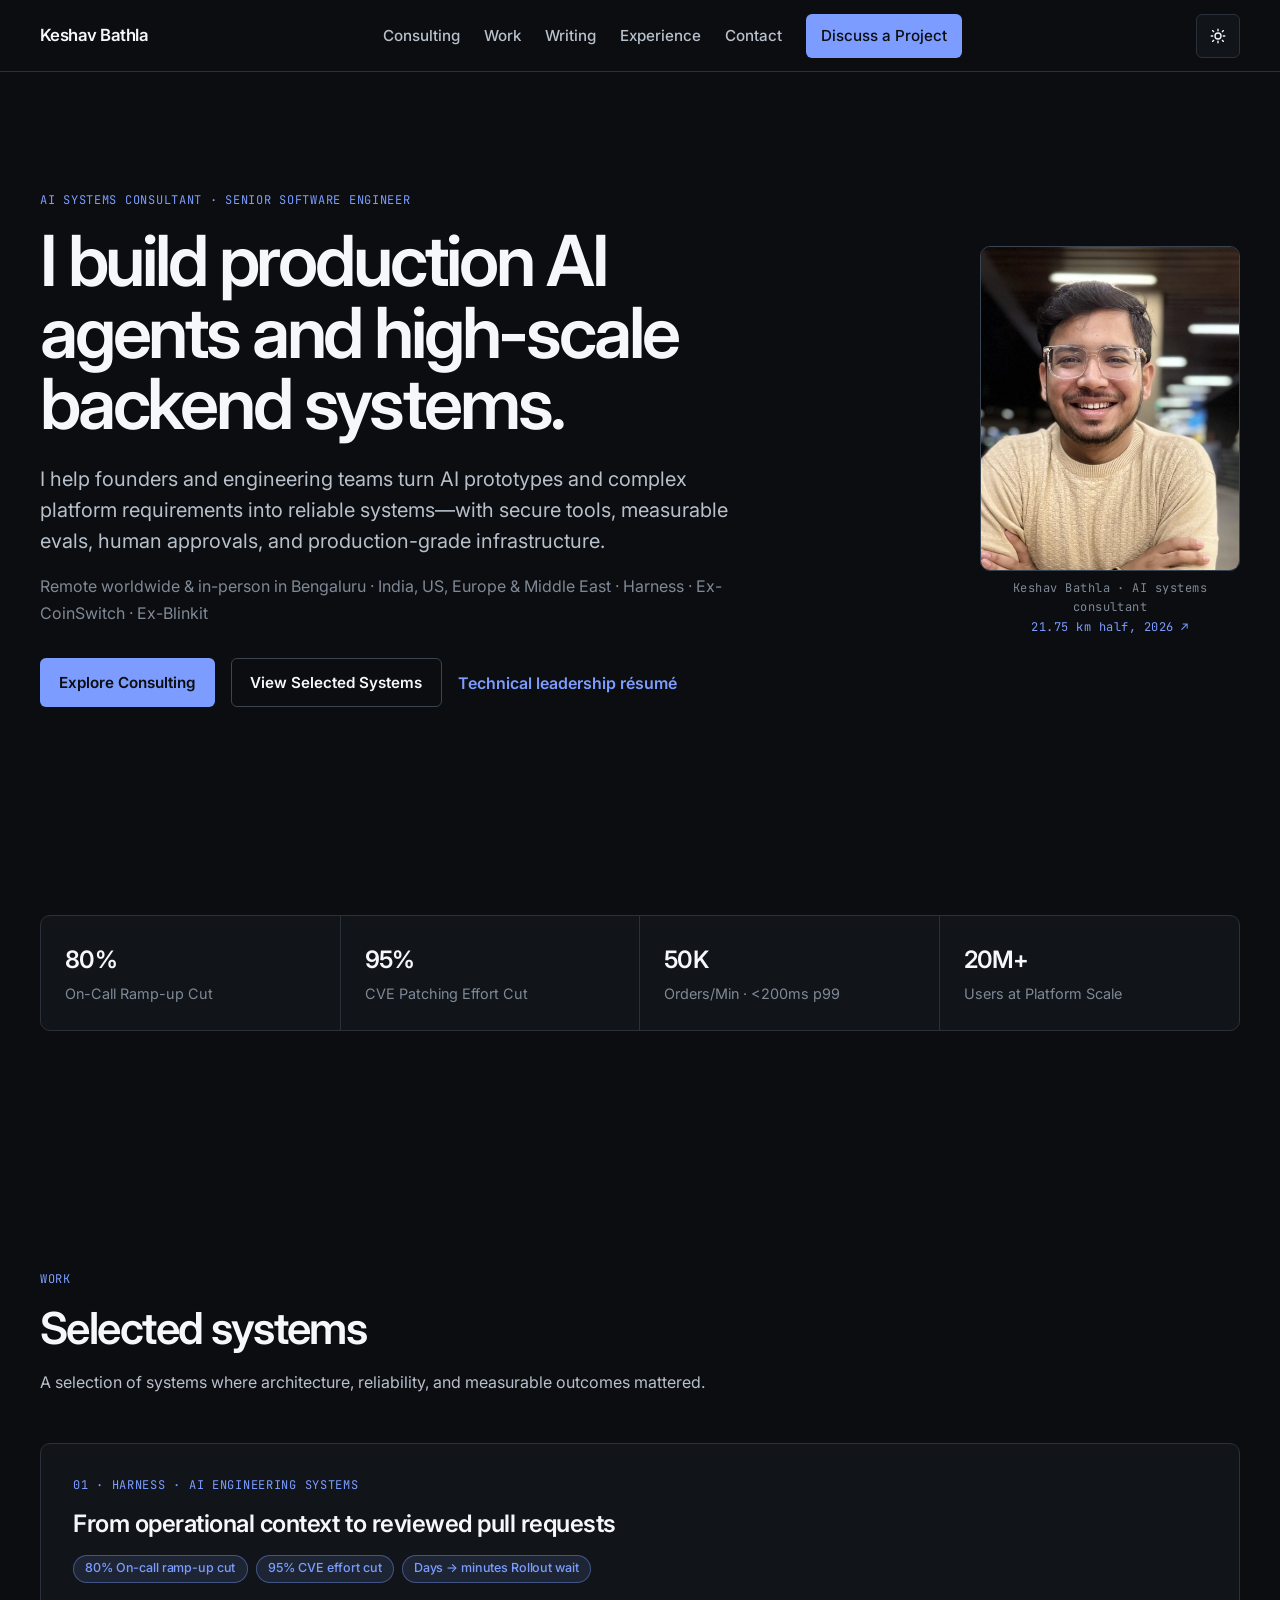
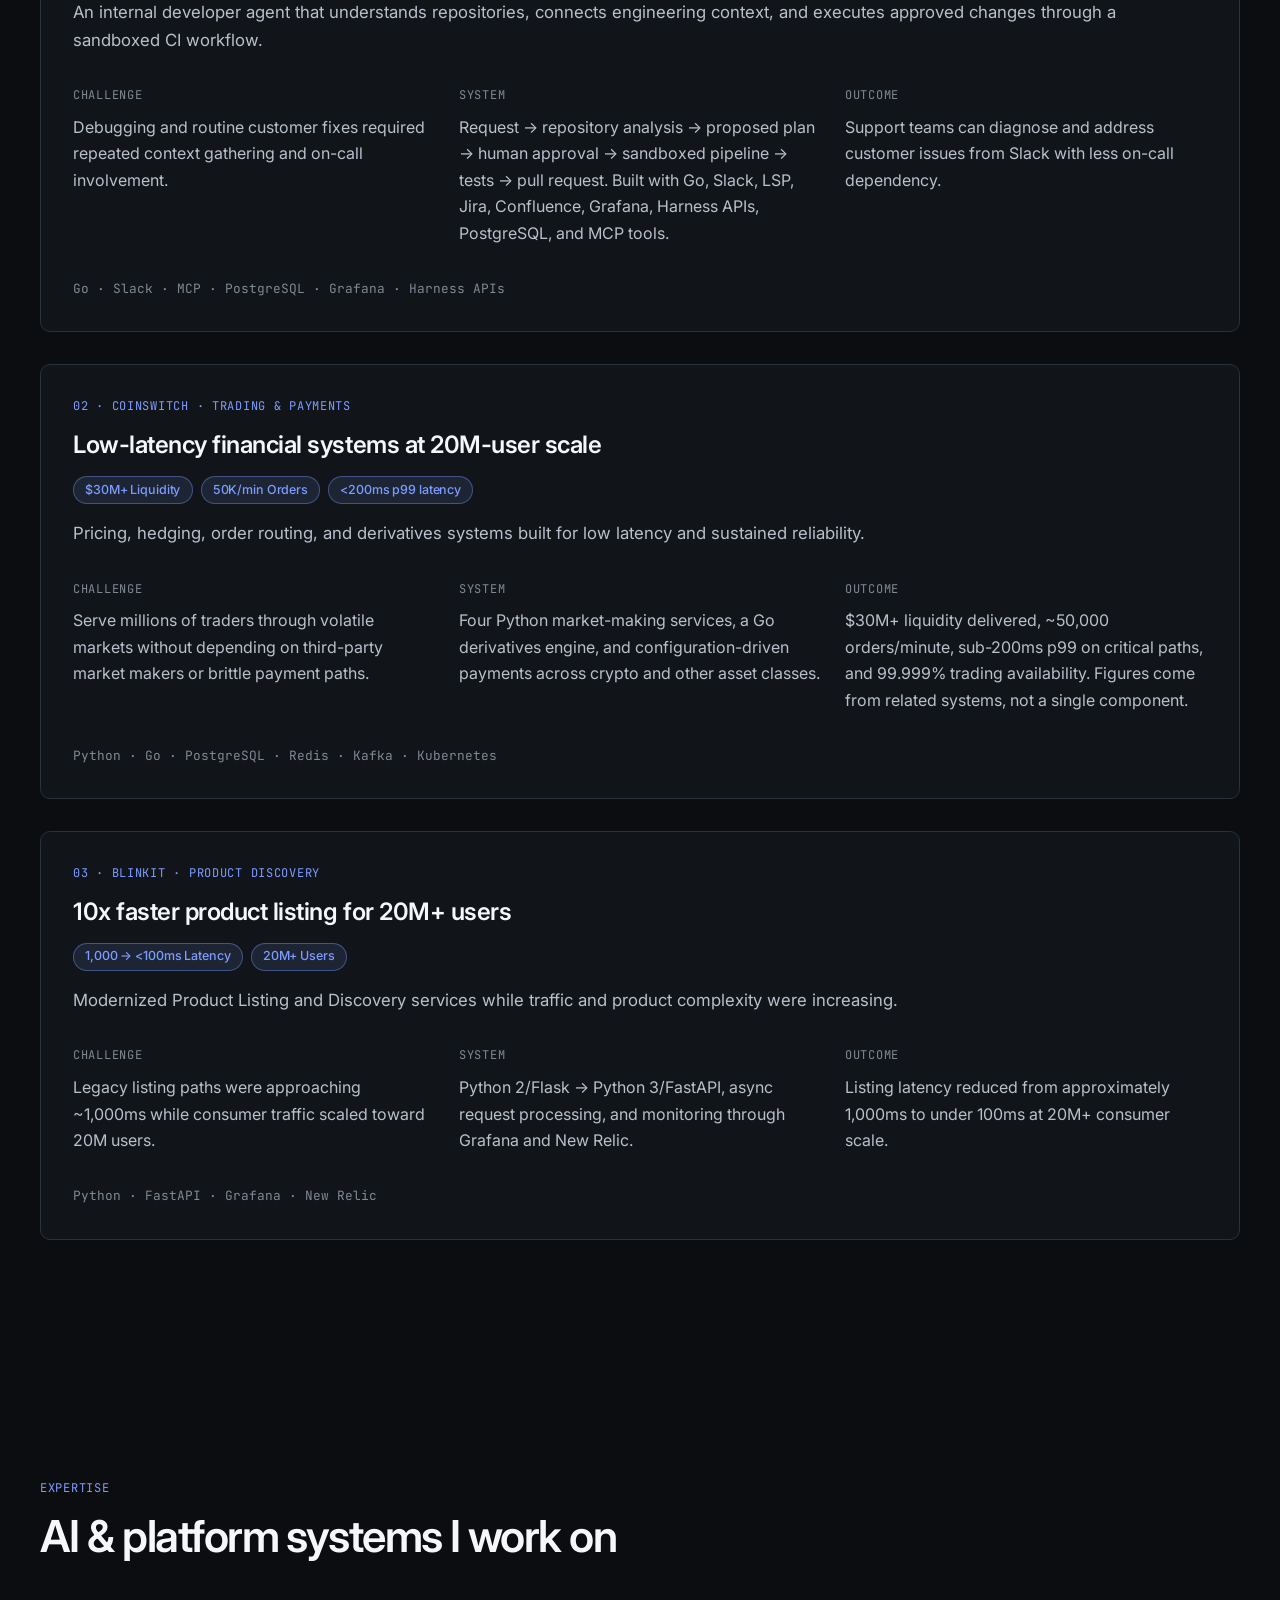
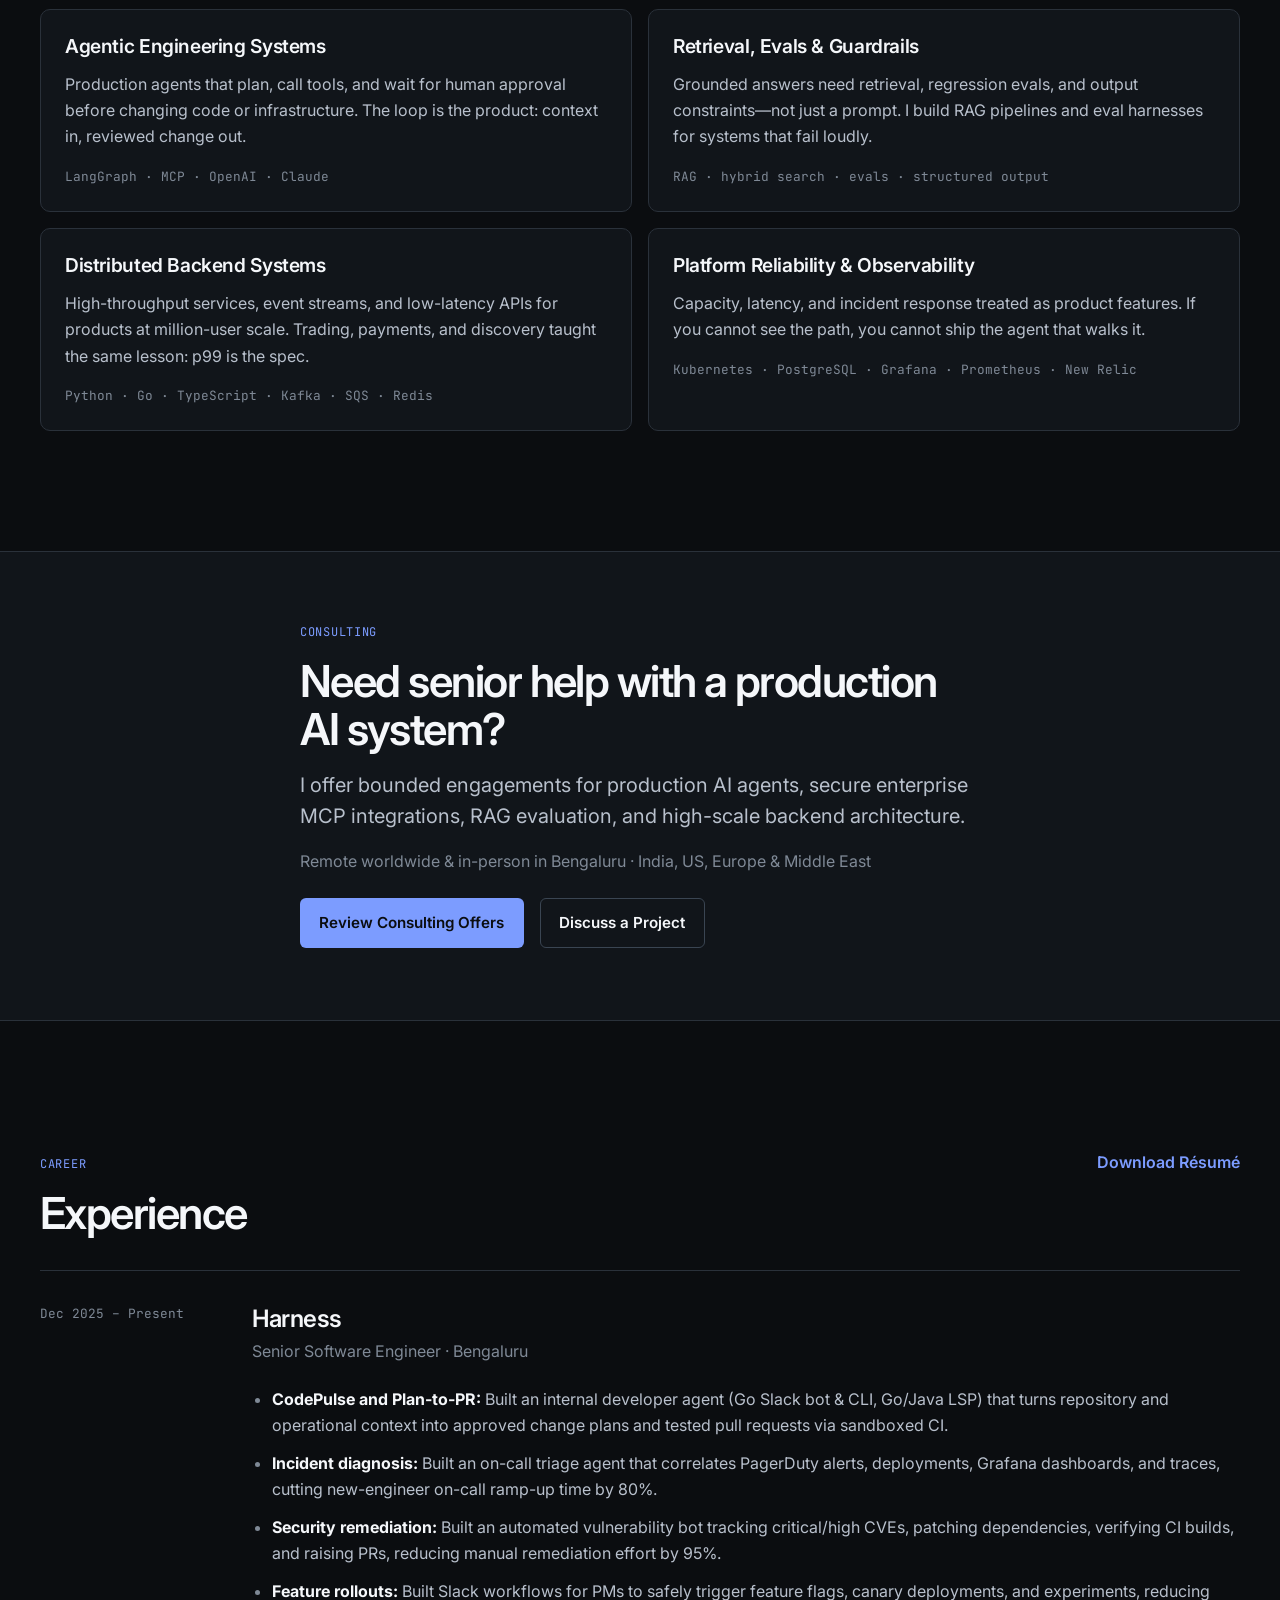
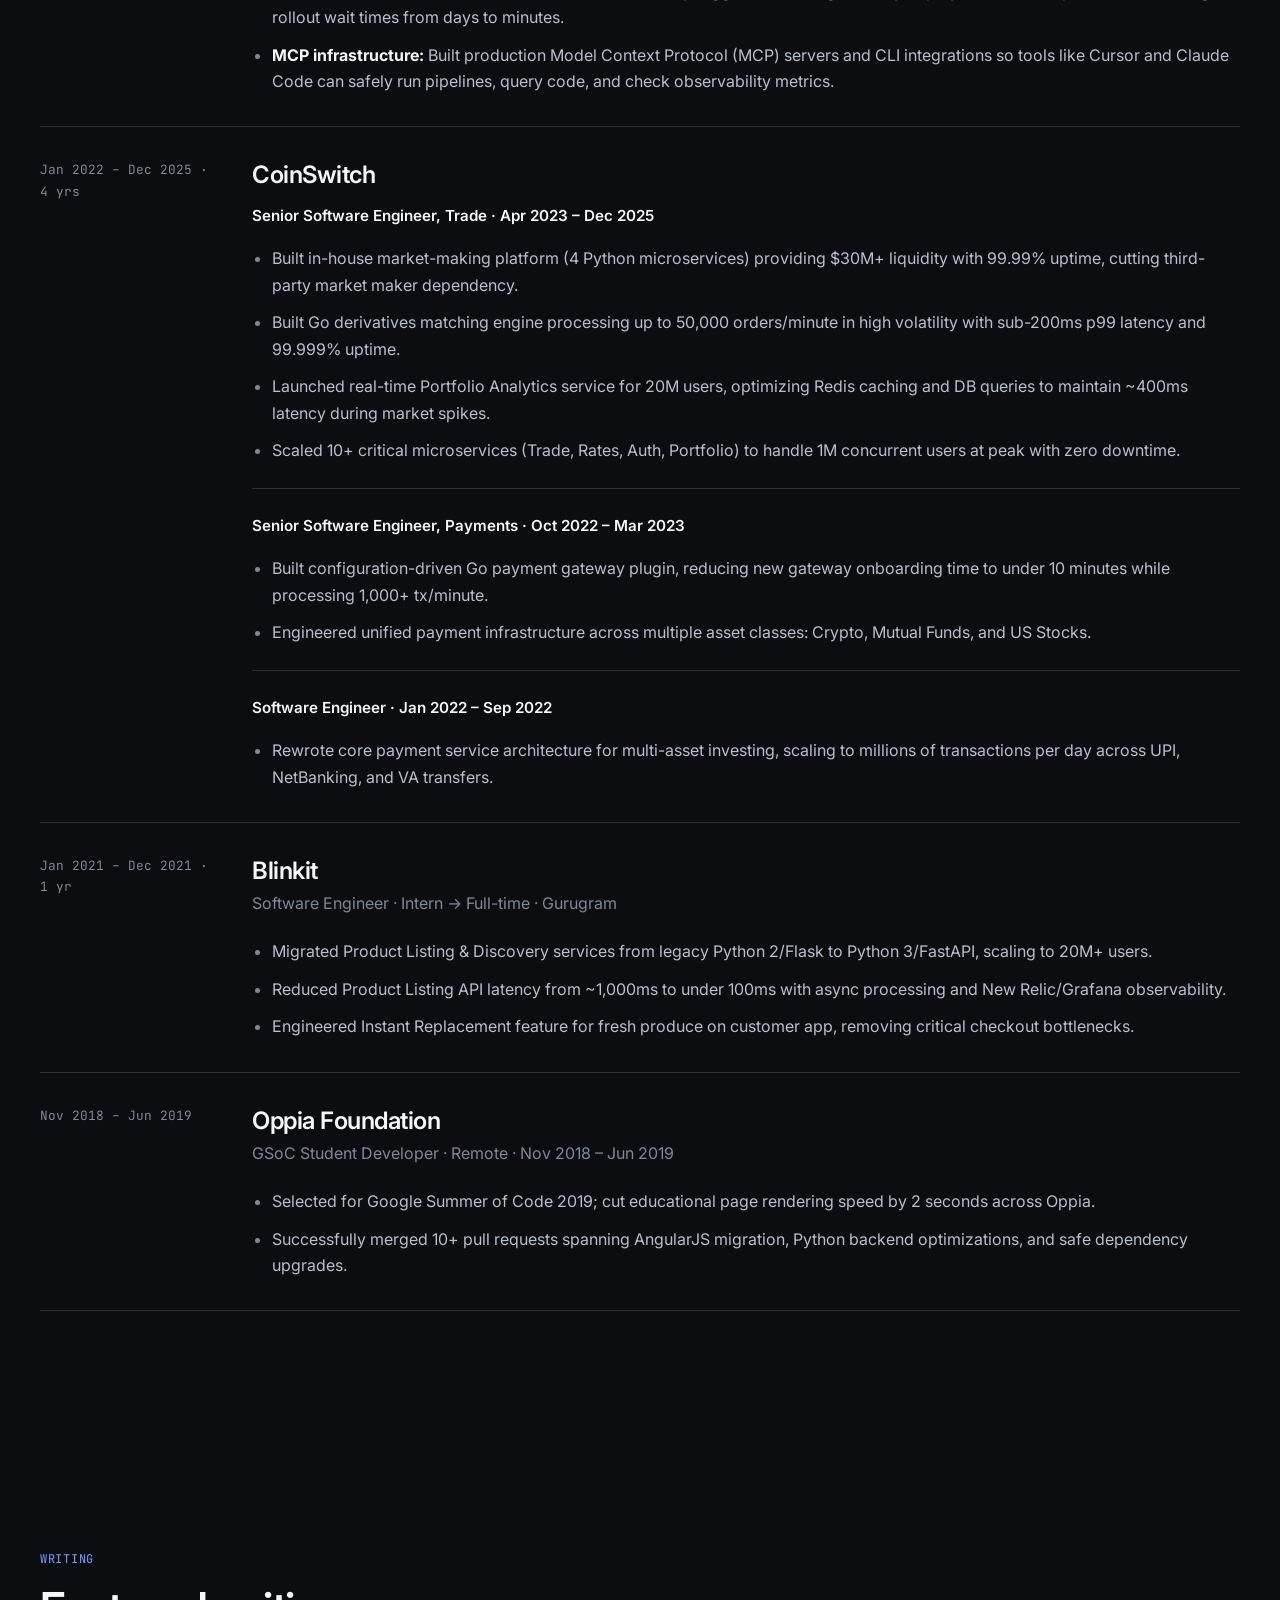
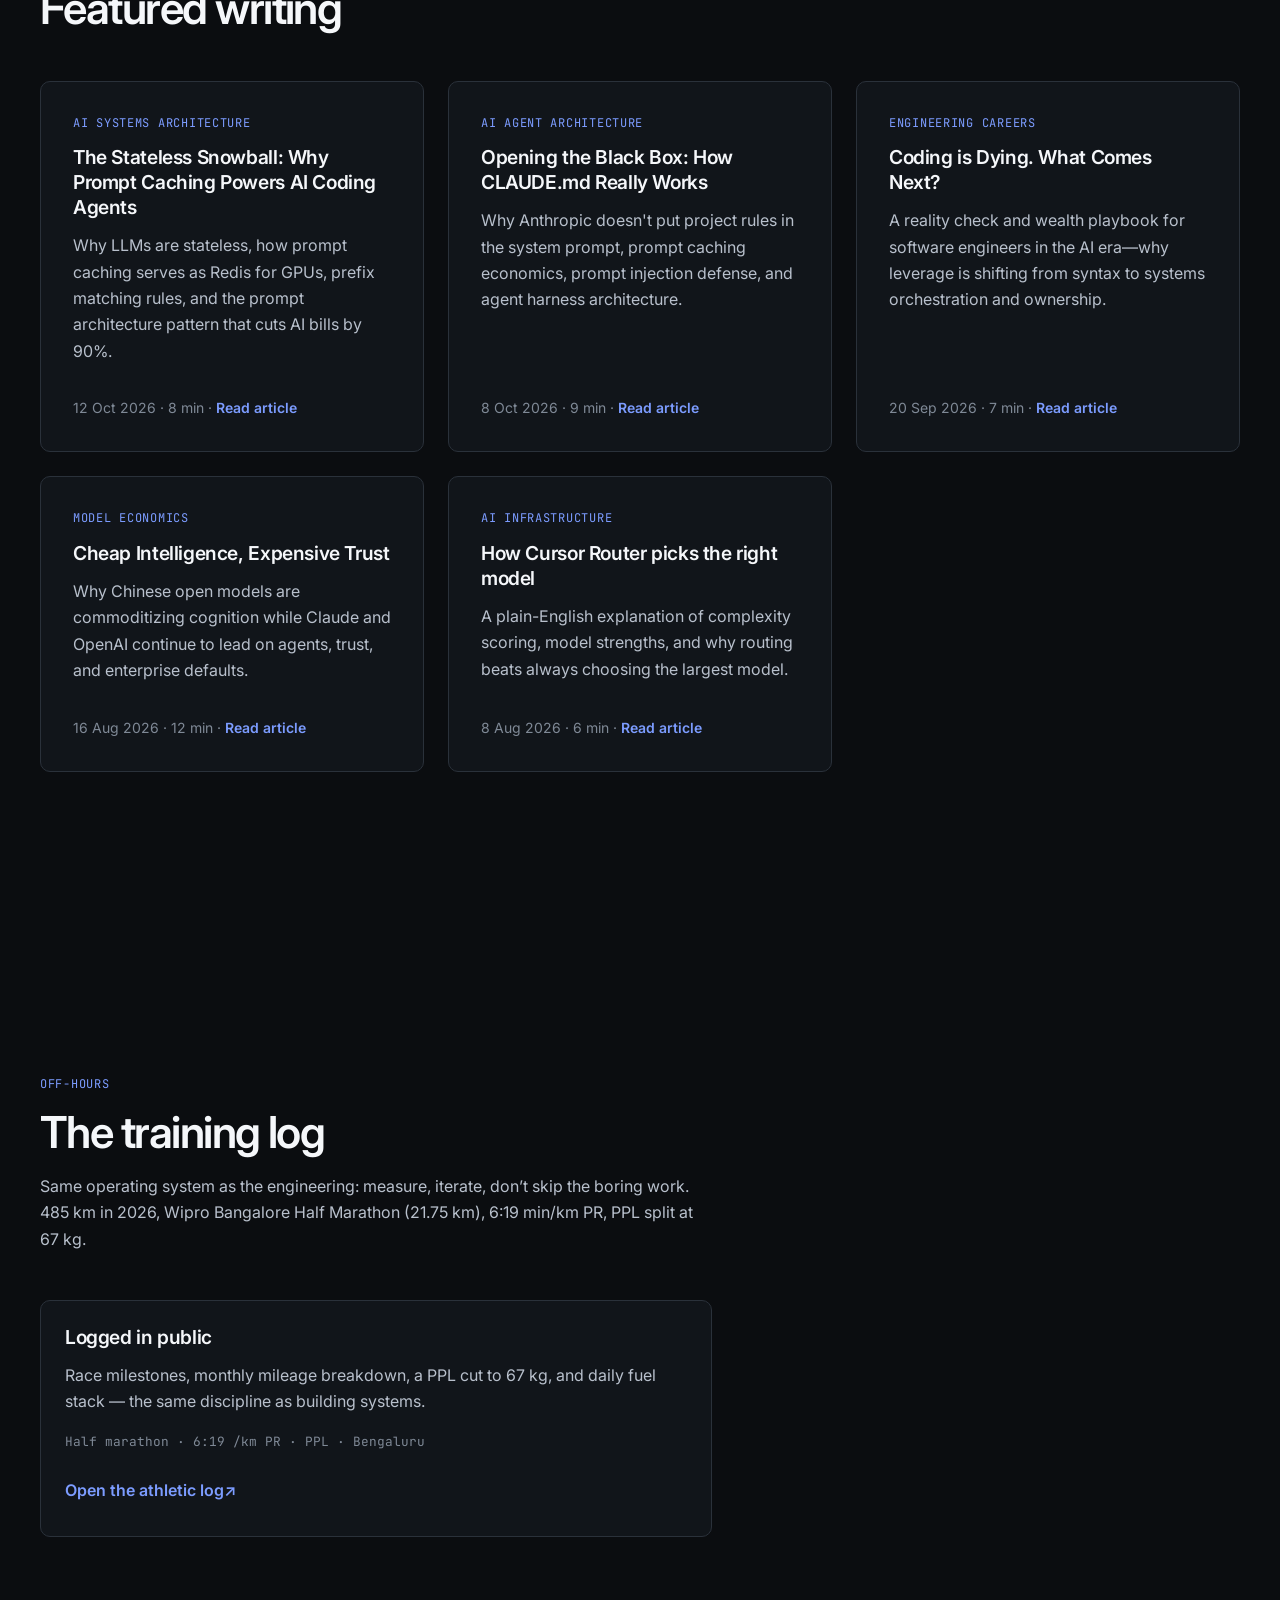
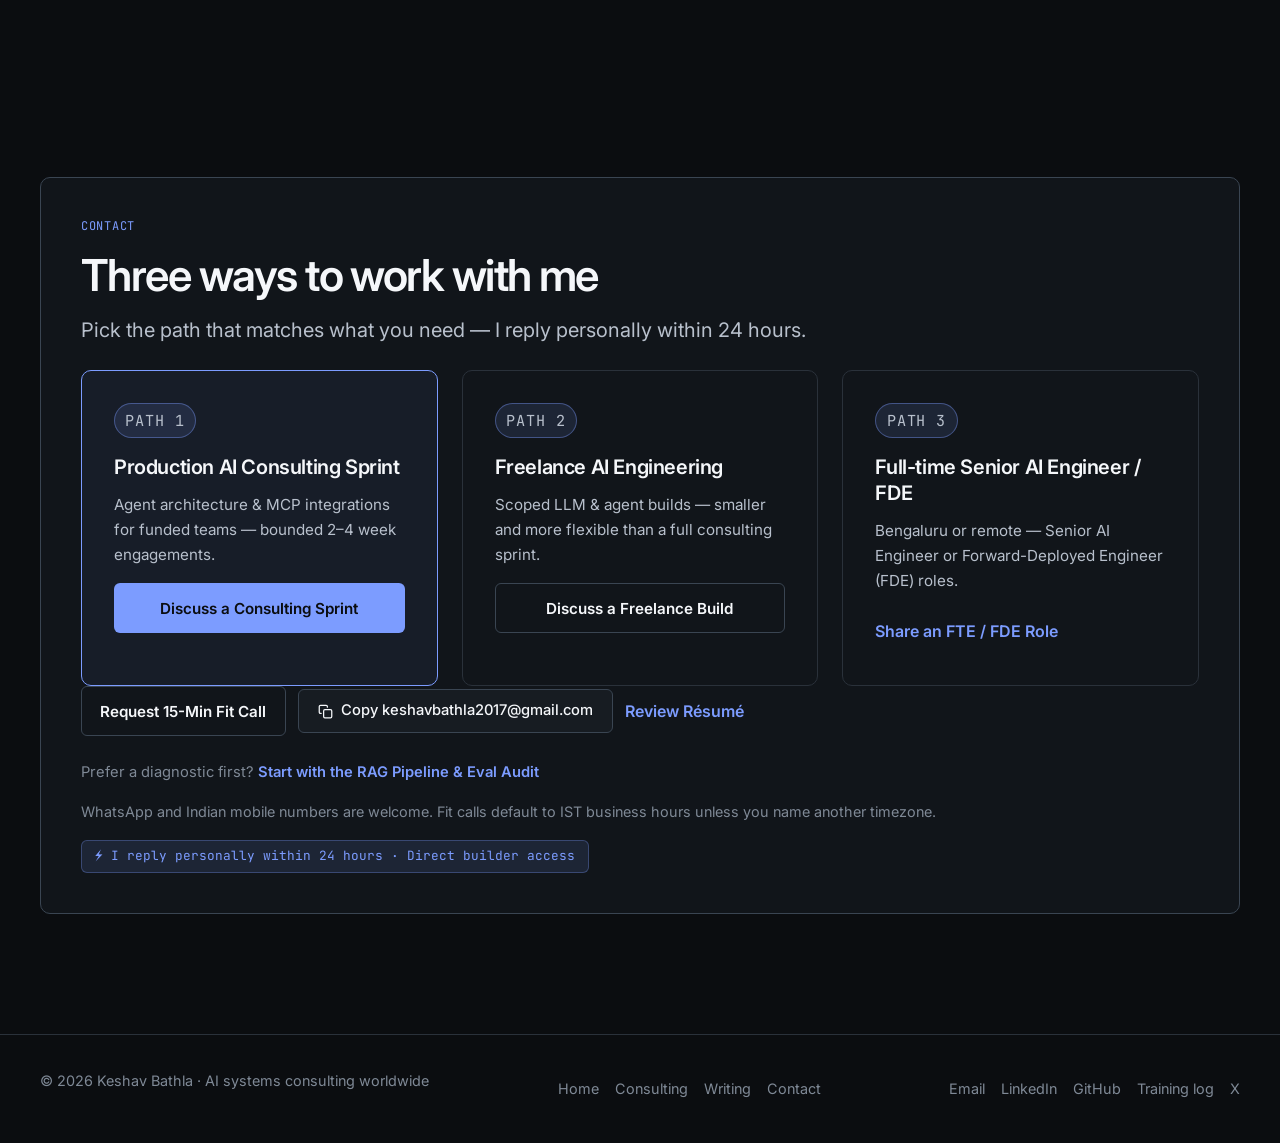
==== commit 36cbdef1: "feat(seo): align buyer titles, clarify hiring & consulting paths in contact and footer Co-authored-b" ====
--- a/index.html
+++ b/index.html
@@ -5,11 +5,18 @@
 <meta name="viewport" content="width=device-width, initial-scale=1">
 <script>(function(){const t=localStorage.getItem('theme')||'dark';document.documentElement.setAttribute('data-theme',t);})();</script>
 <script type="text/javascript">
-    (function(c,l,a,r,i,t,y){
-        c[a]=c[a]||function(){(c[a].q=c[a].q||[]).push(arguments)};
-        t=l.createElement(r);t.async=1;t.src="https://www.clarity.ms/tag/"+i;
-        y=l.getElementsByTagName(r)[0];y.parentNode.insertBefore(t,y);
-    })(window, document, "clarity", "script", "ytz2ba3l73");
+(function(c,l,a,r,i,t,y){
+    c[a]=c[a]||function(){(c[a].q=c[a].q||[]).push(arguments)};
+    function load(){
+      t=l.createElement(r);t.async=1;t.src="https://www.clarity.ms/tag/"+i;
+      y=l.getElementsByTagName(r)[0];y.parentNode.insertBefore(t,y);
+    }
+    if ('requestIdleCallback' in window) {
+      window.addEventListener('load', function(){ requestIdleCallback(load, {timeout: 4000}); });
+    } else {
+      window.addEventListener('load', function(){ setTimeout(load, 1); });
+    }
+})(window, document, "clarity", "script", "ytz2ba3l73");
 </script>
 <link rel="canonical" href="https://import-keshav.github.io/">
 <link rel="preconnect" href="https://fonts.googleapis.com">
@@ -105,6 +112,16 @@
           "@type": "Occupation",
           "name": "Senior Backend Systems Engineer",
           "description": "Builds low-latency Go and Python services, distributed systems, trading platforms, payments infrastructure, and real-time APIs."
+        },
+        {
+          "@type": "Occupation",
+          "name": "Forward-Deployed Engineer",
+          "description": "Embeds with customer and partner teams to connect AI agents and MCP tooling to production systems, closing the gap between a prototype and a deployed workflow."
+        },
+        {
+          "@type": "Occupation",
+          "name": "AI Systems Consultant",
+          "description": "Advises founders and engineering leaders on production AI agent architecture, MCP implementation, RAG evaluation, and high-scale backend systems."
         }
       ],
       "skills": [
@@ -142,14 +159,16 @@
       "sameAs": [
         "https://github.com/import-keshav",
         "https://www.linkedin.com/in/keshav-bathla-b517a2152/",
-        "https://x.com/import_keshav",
-        "https://keshav-harness.github.io/"
+        "https://x.com/import_keshav"
       ],
       "makesOffer": {
         "@type": "Offer",
         "url": "https://import-keshav.github.io/consulting.html",
         "itemOffered": {
-          "@id": "https://import-keshav.github.io/consulting.html#service"
+          "@type": "Service",
+          "name": "Production AI Systems Consulting",
+          "url": "https://import-keshav.github.io/consulting.html",
+          "description": "Independent consulting for production AI agents, secure Model Context Protocol integrations, RAG evaluation, and scalable backend architecture."
         }
       },
       "subjectOf": {
@@ -170,7 +189,7 @@
     <nav class="nav-desktop" aria-label="Primary">
       <a href="consulting.html">Consulting</a>
       <a href="#work">Work</a>
-      <a href="blogs/index.html">Writing</a>
+      <a href="blogs/">Writing</a>
       <a href="#experience">Experience</a>
       <a href="#contact">Contact</a>
       <a class="nav-resume" href="consulting.html#contact">Discuss a Project</a>
@@ -183,7 +202,7 @@
         <div class="nav-panel">
           <a href="consulting.html">Consulting</a>
           <a href="#work">Work</a>
-          <a href="blogs/index.html">Writing</a>
+          <a href="blogs/">Writing</a>
           <a href="#experience">Experience</a>
           <a href="#contact">Contact</a>
           <a class="nav-resume" href="consulting.html#contact">Discuss a Project</a>
@@ -527,11 +546,41 @@
       <div class="contact-box">
         <div class="contact-box-header">
           <p class="eyebrow">Contact</p>
-          <h2>Building a production AI system—or hiring technical leadership?</h2>
-          <p class="lead">I’m available for select consulting engagements worldwide—including Indian startups—with optional in-person kickoffs in Bengaluru.</p>
+          <h2>Three ways to work with me</h2>
+          <p class="lead">Pick the path that matches what you need — I reply personally within 24 hours.</p>
         </div>
+
+        <div class="comparison-grid">
+          <article class="comparison-card highlight">
+            <p class="comparison-badge">Path 1</p>
+            <h3>Production AI Consulting Sprint</h3>
+            <p>Agent architecture &amp; MCP integrations for funded teams — bounded 2–4 week engagements.</p>
+            <a class="btn btn-primary"
+               href="mailto:keshavbathla2017@gmail.com?subject=Consulting%20Sprint%20Inquiry%3A%20AI%20Agent%20Architecture%20%26%20MCP&amp;body=Company%20%2F%20Website%3A%0ATime%20zone%20%2F%20City%3A%0AWhat%20are%20you%20building%20%26%20target%20outcome%3A%0ATarget%20timing%3A%0AApproximate%20budget%3A">
+              Discuss a Consulting Sprint
+            </a>
+          </article>
+          <article class="comparison-card">
+            <p class="comparison-badge">Path 2</p>
+            <h3>Freelance AI Engineering</h3>
+            <p>Scoped LLM &amp; agent builds — smaller and more flexible than a full consulting sprint.</p>
+            <a class="btn btn-secondary"
+               href="mailto:keshavbathla2017@gmail.com?subject=Freelance%20Inquiry%3A%20Scoped%20LLM%20%26%20Agent%20Build&amp;body=Company%20%2F%20Website%3A%0ATime%20zone%20%2F%20City%3A%0AWhat%20are%20you%20building%3A%0AScope%20%26%20estimated%20hours%3A%0ATarget%20timing%3A">
+              Discuss a Freelance Build
+            </a>
+          </article>
+          <article class="comparison-card">
+            <p class="comparison-badge">Path 3</p>
+            <h3>Full-time Senior AI Engineer / FDE</h3>
+            <p>Bengaluru or remote — Senior AI Engineer or Forward-Deployed Engineer (FDE) roles.</p>
+            <a class="btn-text"
+               href="mailto:keshavbathla2017@gmail.com?subject=FTE%20Role%3A%20Senior%20AI%20Engineer%20%2F%20Forward-Deployed%20Engineer%20(FDE)&amp;body=Company%3A%0ARole%20title%3A%0ALocation%20(Bengaluru%20%2F%20Remote)%3A%0ACompensation%20range%3A%0AJD%20link%20or%20summary%3A">
+              Share an FTE / FDE Role
+            </a>
+          </article>
+        </div>
+
         <div class="contact-actions-grid">
-          <a class="btn btn-primary" href="consulting.html#contact">Discuss Consulting</a>
           <a class="btn btn-secondary"
              href="mailto:keshavbathla2017@gmail.com?subject=Request%2015-Minute%20Architecture%20Fit%20Call&amp;body=Company%20%2F%20City%3A%0ATime%20zone%3A%0APreferred%20times%3A%0ASystem%20to%20discuss%3A">
             Request 15-Min Fit Call
@@ -540,7 +589,6 @@
             <svg width="15" height="15" viewBox="0 0 24 24" fill="none" stroke="currentColor" stroke-width="2" stroke-linecap="round" stroke-linejoin="round" aria-hidden="true"><rect x="9" y="9" width="13" height="13" rx="2" ry="2"></rect><path d="M5 15H4a2 2 0 0 1-2-2V4a2 2 0 0 1 2-2h9a2 2 0 0 1 2 2v1"></path></svg>
             Copy keshavbathla2017@gmail.com
           </button>
-          <a class="btn-text" href="mailto:keshavbathla2017@gmail.com?subject=Senior%20Engineering%20Leadership%20Opportunity">Discuss a Leadership Role</a>
           <a class="btn-text" href="static_files/keshav-bathla-resume.pdf">Review Résumé</a>
         </div>
         <p class="entry-path-note">
@@ -562,6 +610,12 @@
 <footer class="site-footer">
   <div class="wrap footer-inner">
     <p>© 2026 Keshav Bathla · AI systems consulting worldwide</p>
+    <nav class="footer-links" aria-label="Site">
+      <a href="index.html">Home</a>
+      <a href="consulting.html">Consulting</a>
+      <a href="blogs/">Writing</a>
+      <a href="#contact">Contact</a>
+    </nav>
     <nav class="footer-links" aria-label="Social">
       <a href="mailto:keshavbathla2017@gmail.com">Email</a>
       <a href="https://www.linkedin.com/in/keshav-bathla-b517a2152/" rel="me noopener">LinkedIn</a>
--- a/static_files/style.css
+++ b/static_files/style.css
@@ -608,7 +608,11 @@
   display: flex;
   justify-content: center;
   align-items: center;
-  min-height: 120px;
+  /* ponytail: base fallback only — each diagram sets its own inline min-height
+     (approximated from node/message count) to reserve space and cut CLS before
+     the mermaid.esm module renders. Upgrade path: pre-rendered static SVG with
+     measured viewBox dimensions per diagram. */
+  min-height: 200px;
 }
 .mermaid-diagram svg {
   max-width: 100%;
@@ -713,6 +717,7 @@
   border-right: 1px solid var(--color-border);
   border-bottom: 1px solid var(--color-border);
 }
+.callout-box h3,
 .callout-box h4 {
   margin-top: 0;
   margin-bottom: 0.5rem;
@@ -1082,7 +1087,7 @@
   border-radius: var(--radius);
   padding: var(--space-6);
 }
-.assurance-card h4 {
+.assurance-card h3 {
   font-size: 1rem;
   color: var(--color-text-primary);
   margin: 0 0 var(--space-2);
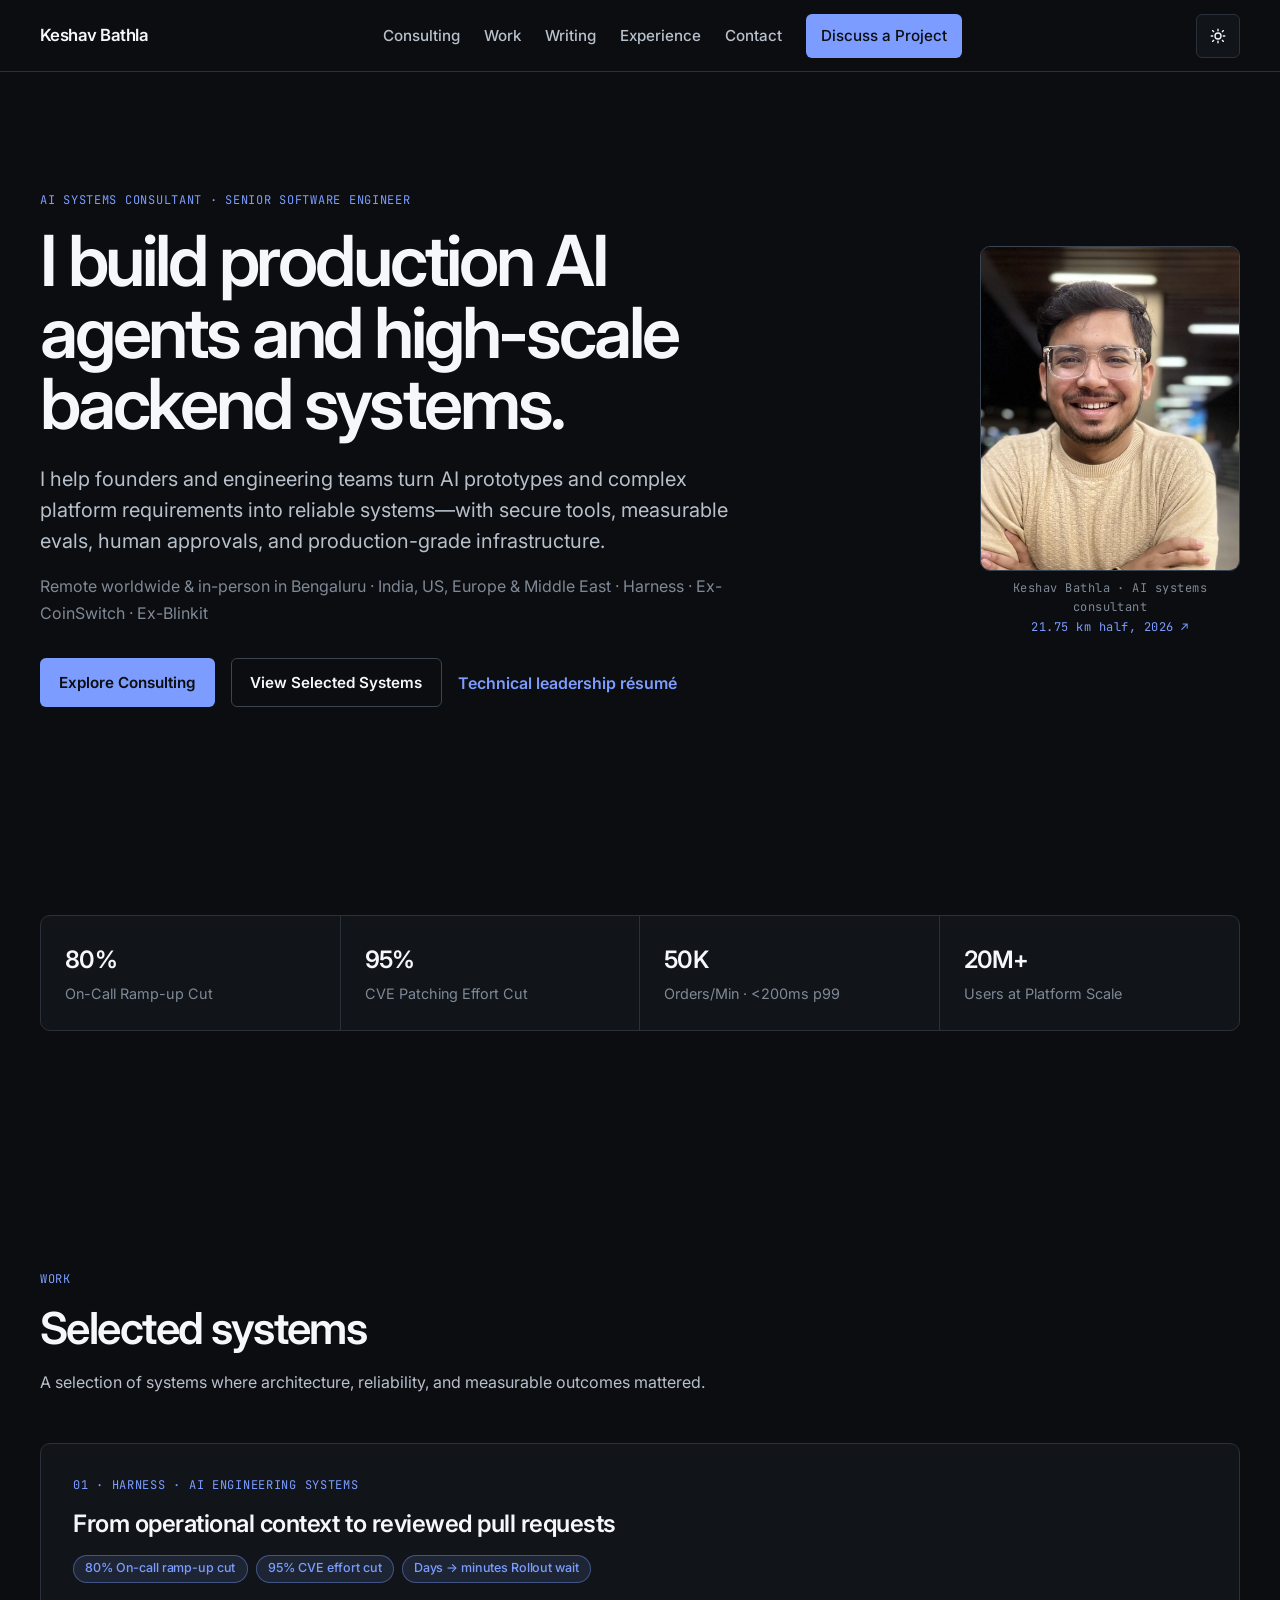
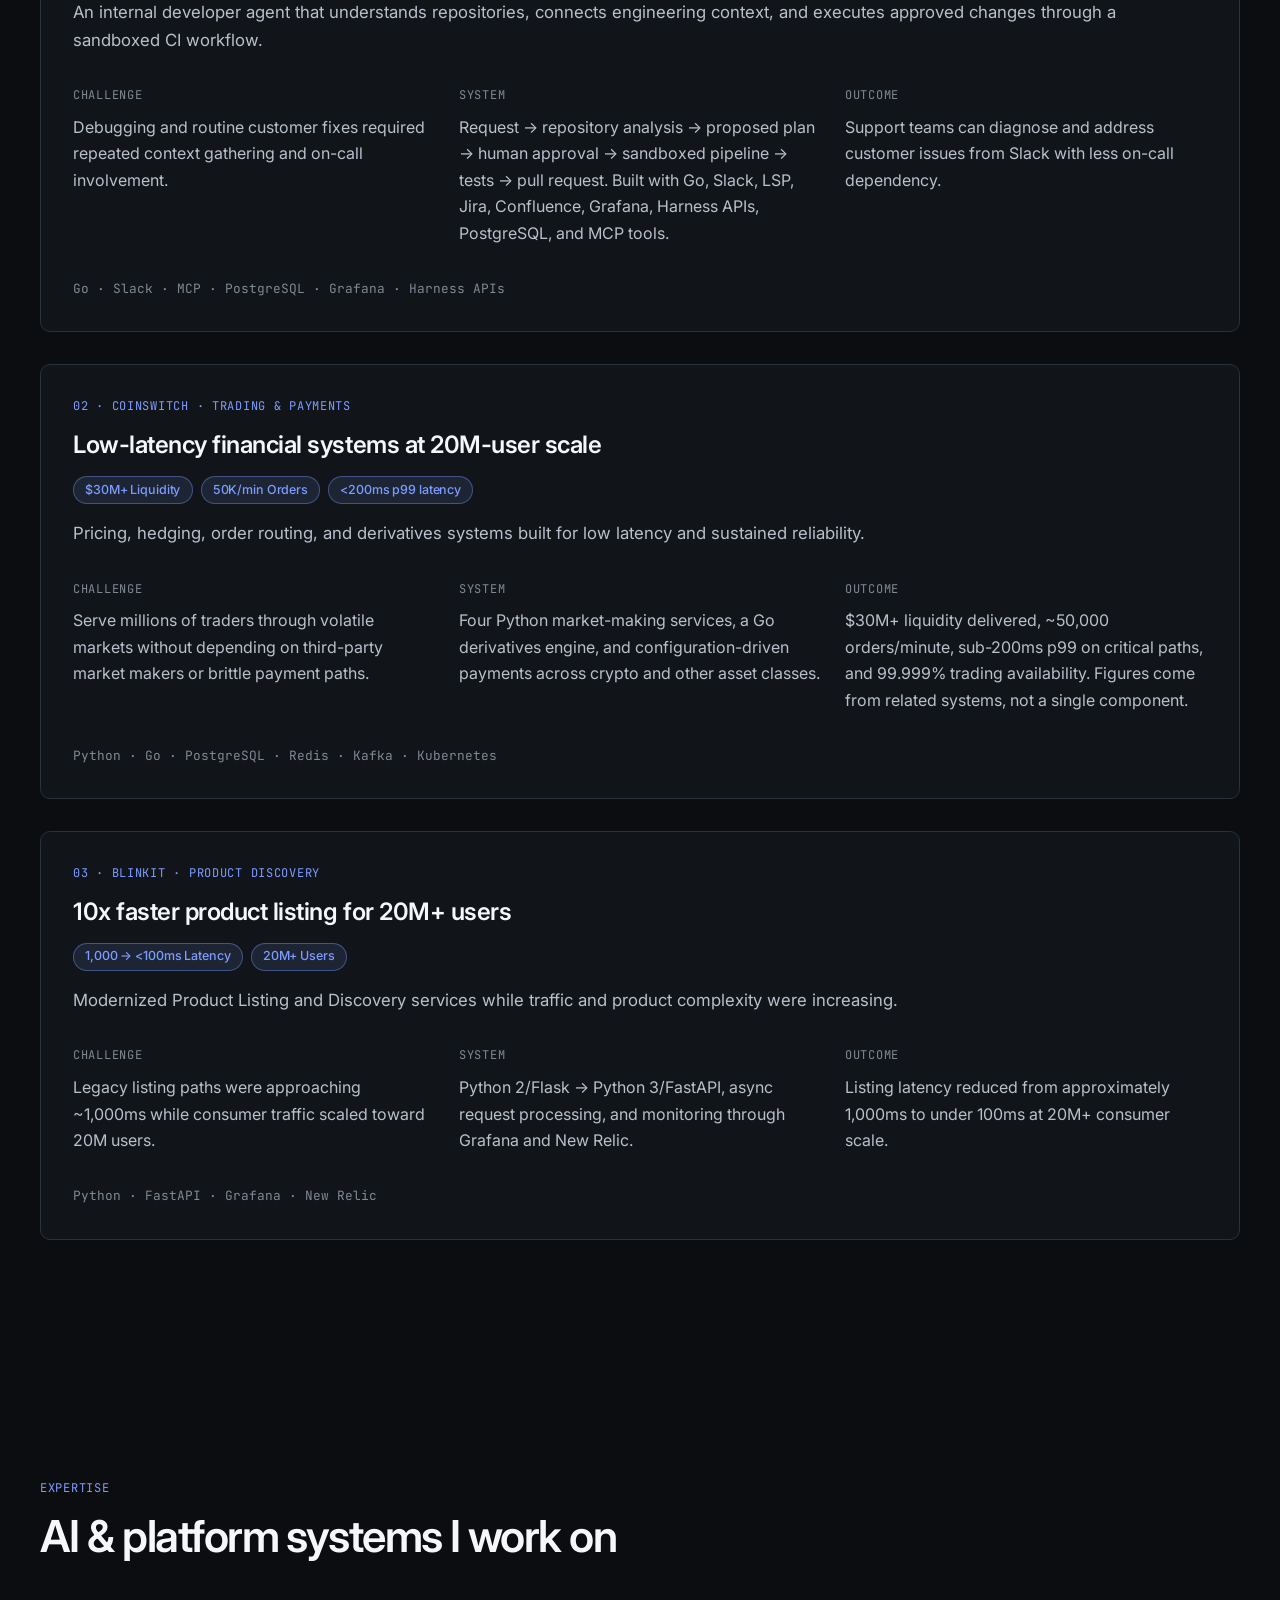
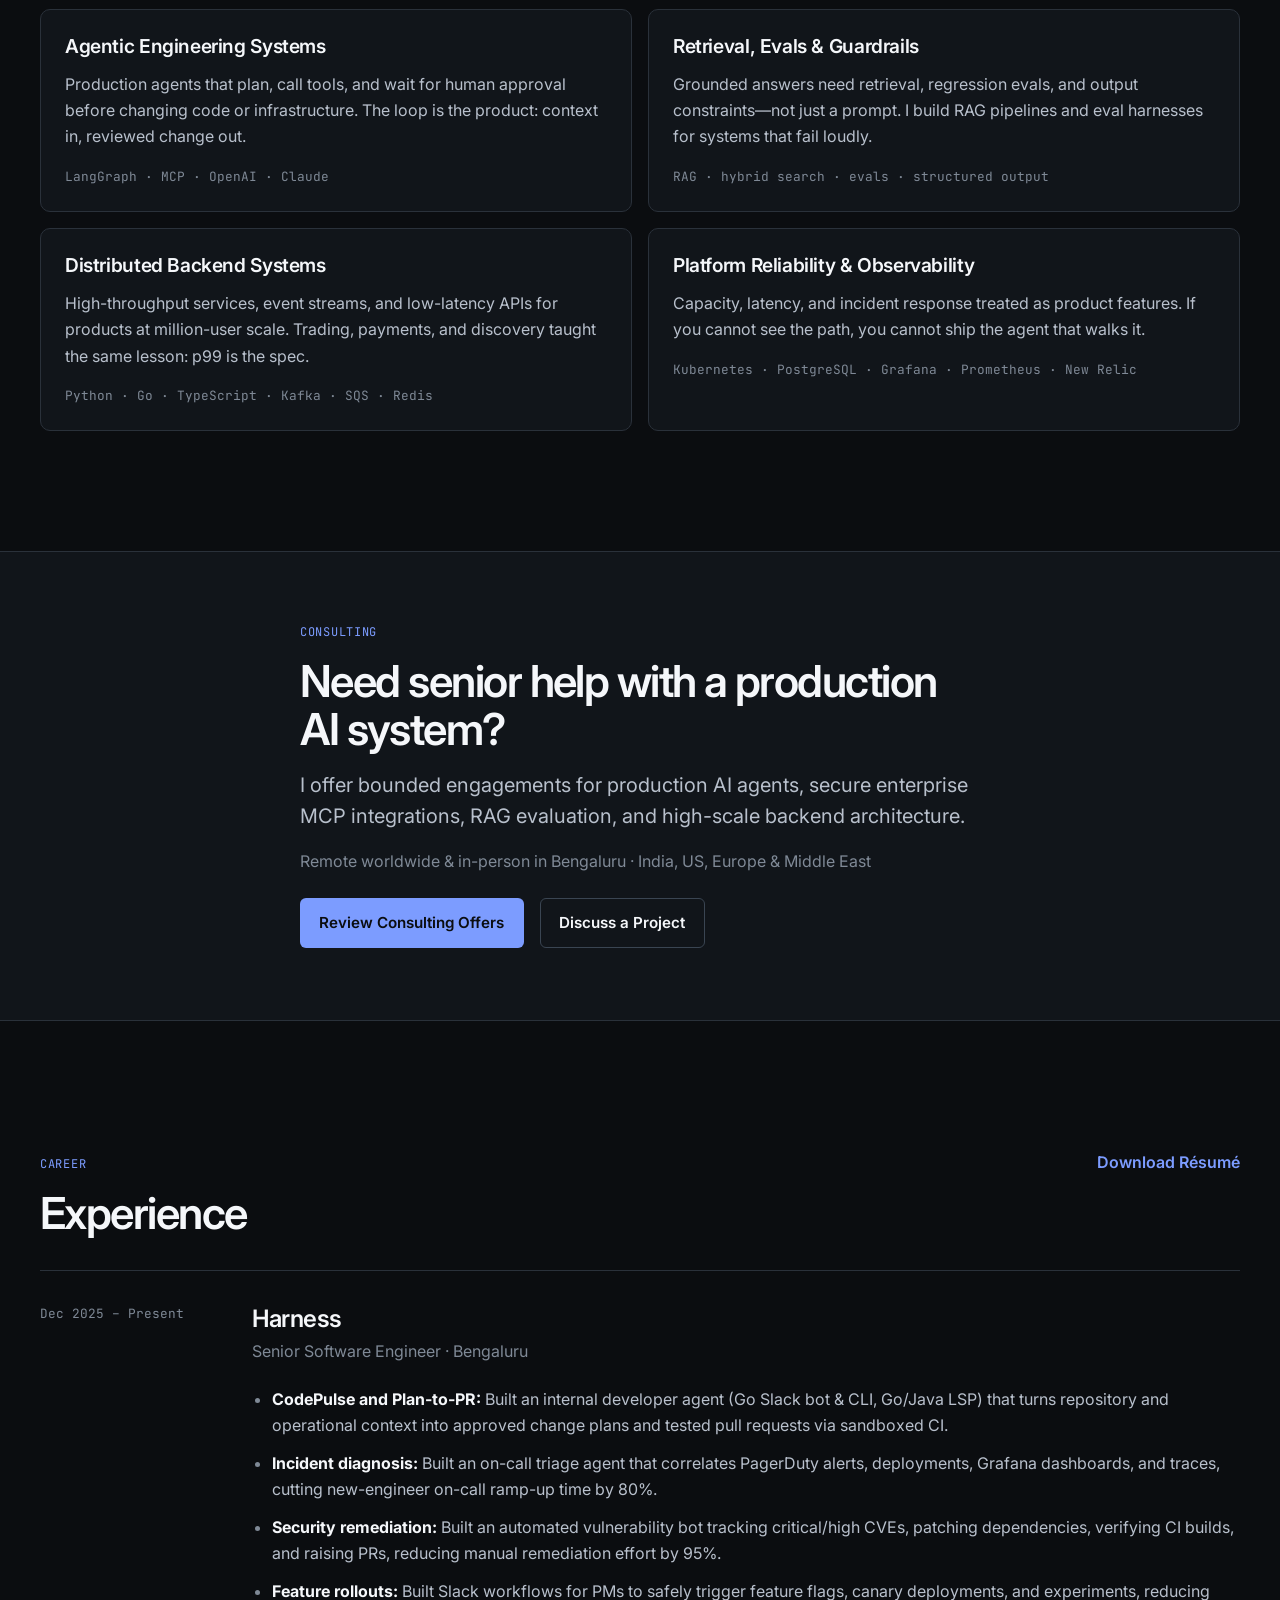
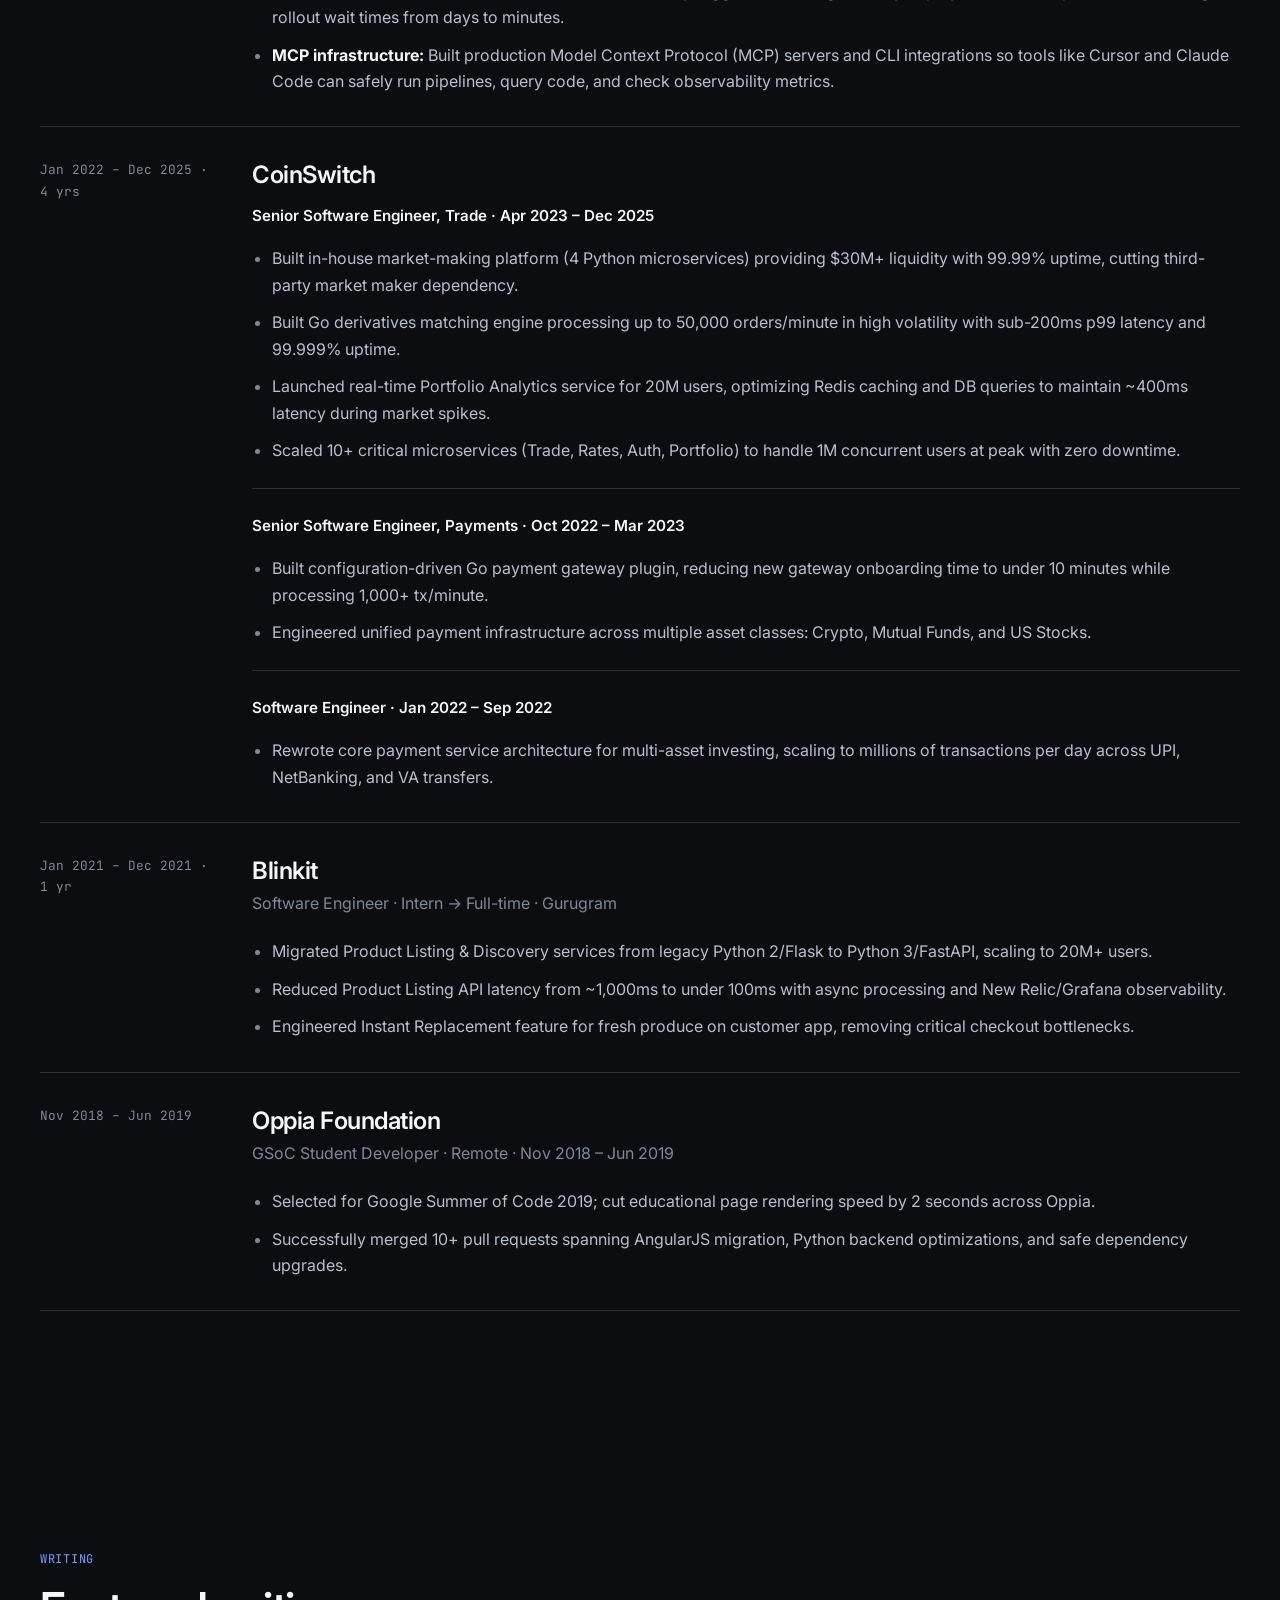
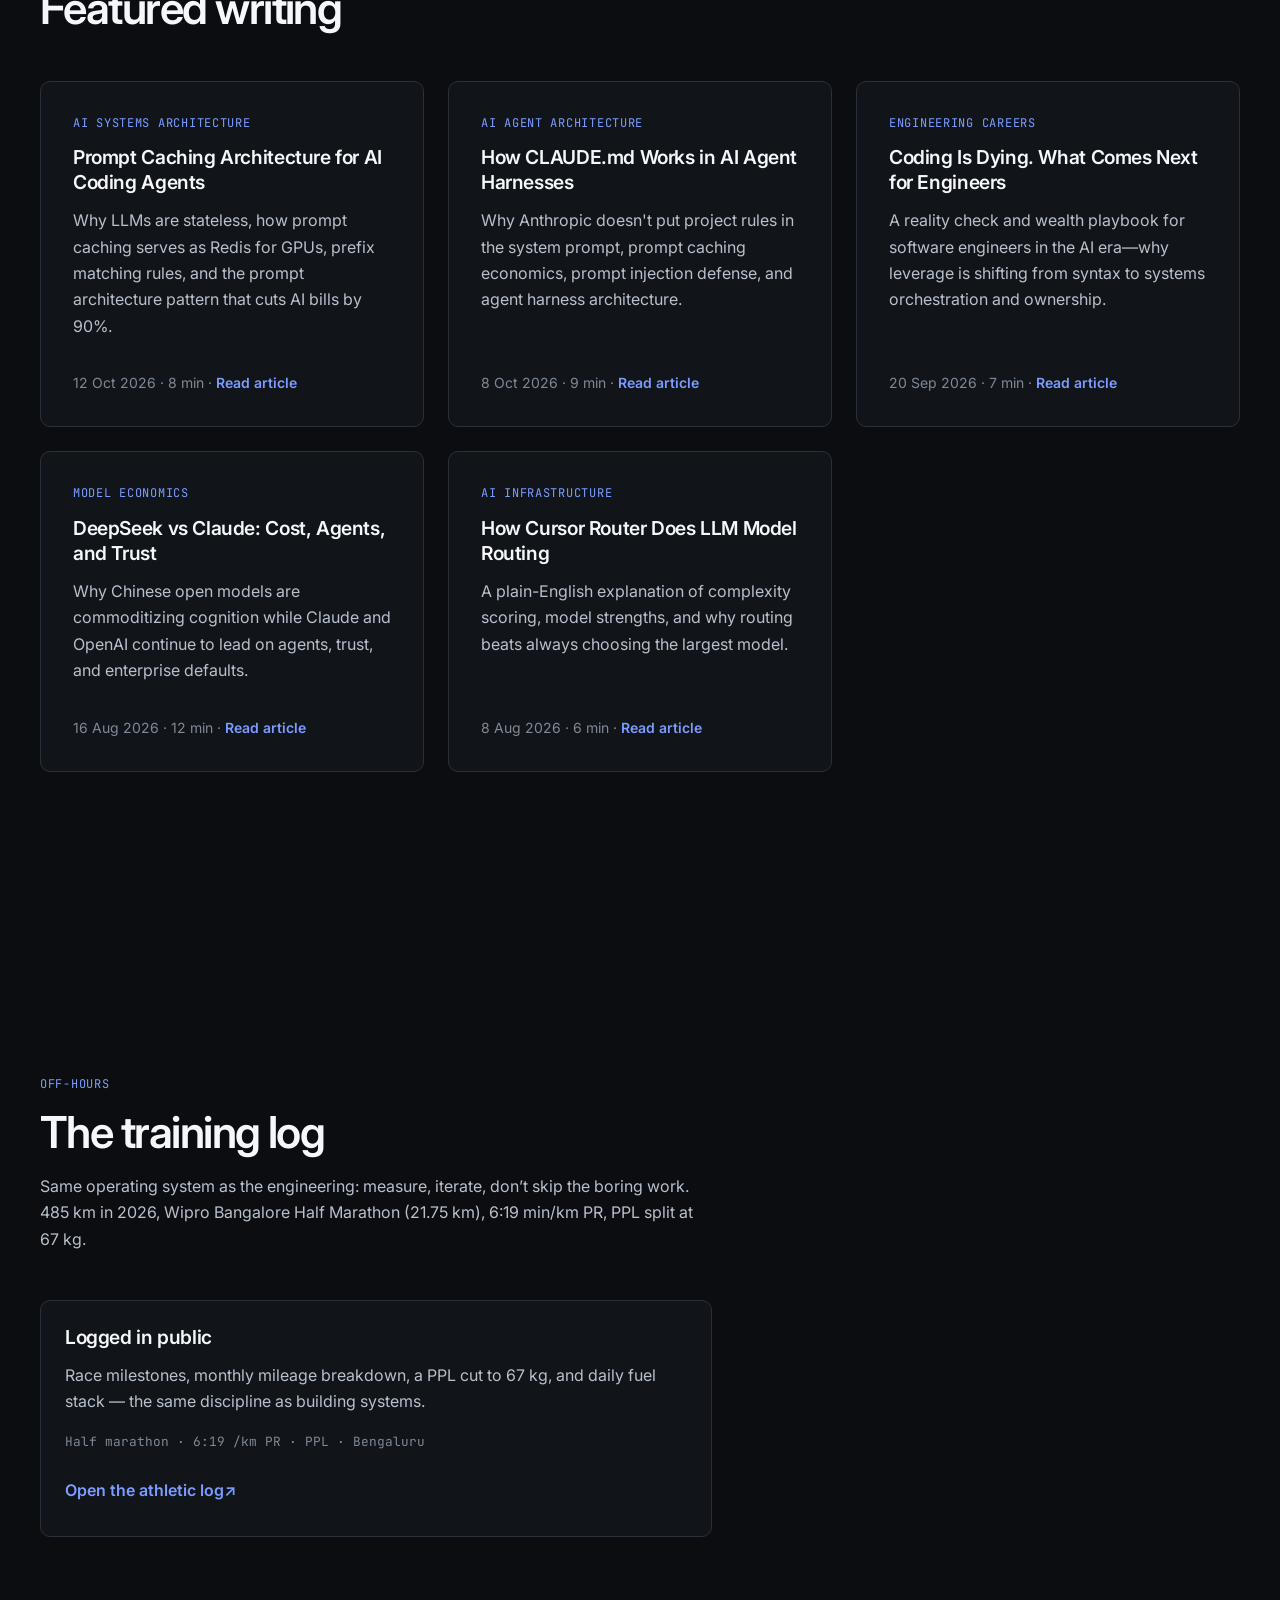
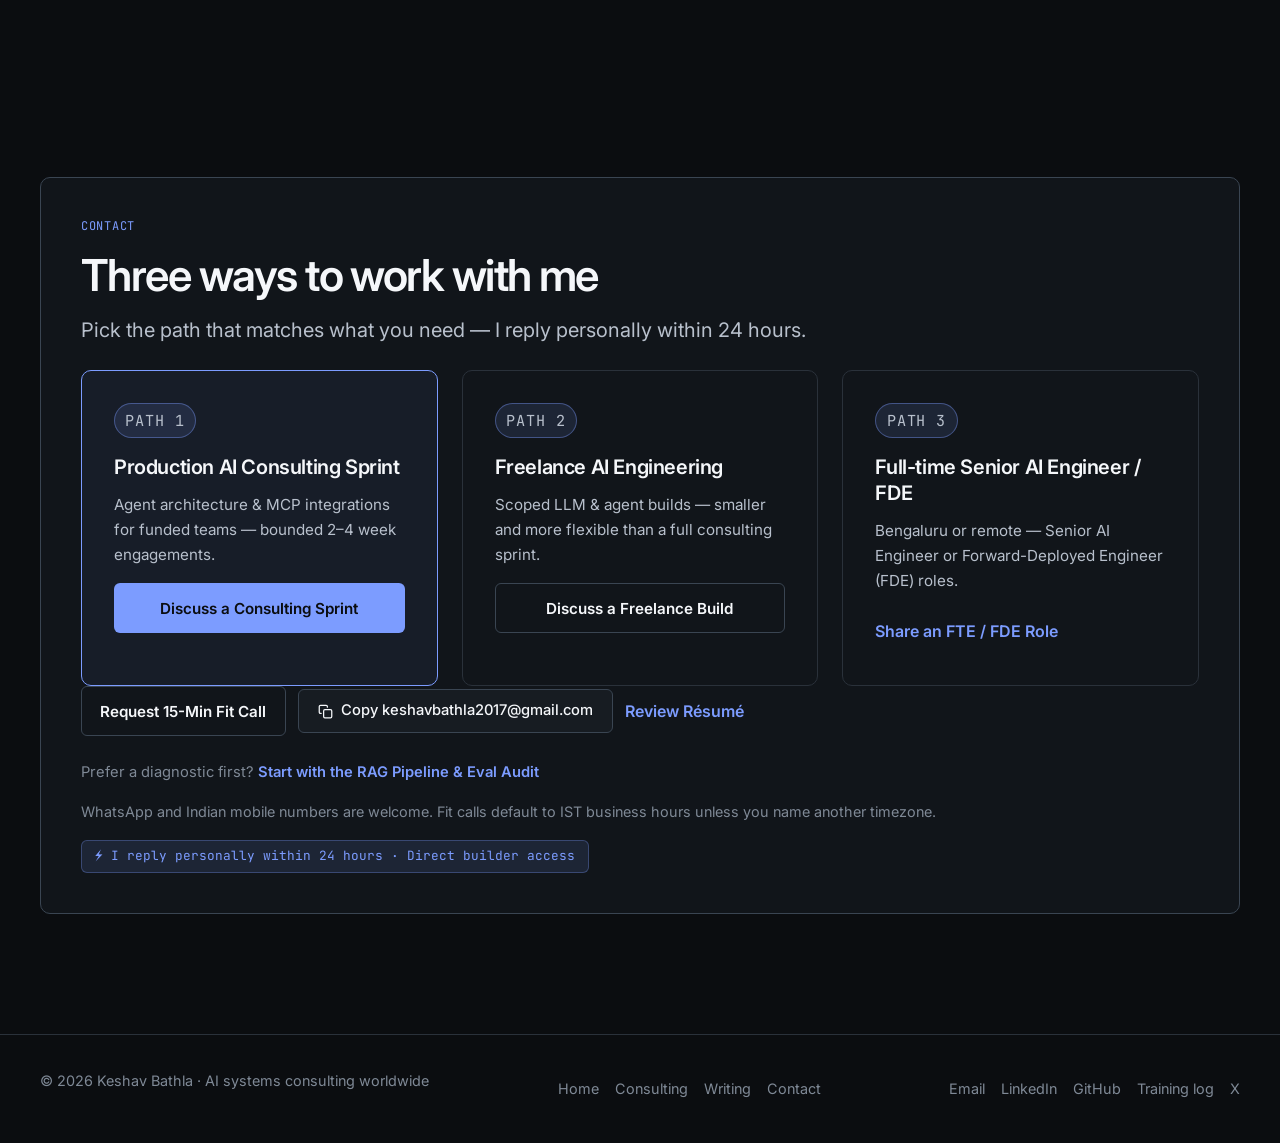
==== commit 381b0c75: "fix(seo): resolve round 1 SEO blockers - root-relative 404, title/H1 sync, and schema polish Co-auth" ====
--- a/index.html
+++ b/index.html
@@ -24,7 +24,7 @@
 <link href="https://fonts.googleapis.com/css2?family=Inter:wght@400;500;600;700&family=JetBrains+Mono:wght@400;500&display=swap" rel="stylesheet">
 <link rel="stylesheet" href="static_files/style.css">
 <title>Keshav Bathla | AI Systems Consultant &amp; Senior Engineer</title>
-<meta name="description" content="Keshav Bathla builds production AI agents, enterprise MCP integrations, RAG evaluation systems, and high-scale backends for teams worldwide.">
+<meta name="description" content="Keshav Bathla builds production AI agents, secure MCP infrastructure, and high-scale backends. Hire for AI systems consulting, freelance agent development, or full-time FDE roles.">
 <meta name="author" content="Keshav Bathla">
 <meta name="robots" content="index, follow">
 <meta name="theme-color" content="#0b0d10">
@@ -61,8 +61,26 @@
       "name": "Keshav Bathla",
       "inLanguage": "en",
       "publisher": {
-        "@id": "https://import-keshav.github.io/#person"
+        "@id": "https://import-keshav.github.io/#organization"
       }
+    },
+    {
+      "@type": "Organization",
+      "@id": "https://import-keshav.github.io/#organization",
+      "name": "Keshav Bathla — AI Systems Consulting",
+      "url": "https://import-keshav.github.io/",
+      "logo": {
+        "@type": "ImageObject",
+        "url": "https://import-keshav.github.io/static_files/og-default.jpg",
+        "width": 1200,
+        "height": 630
+      },
+      "founder": { "@id": "https://import-keshav.github.io/#person" },
+      "sameAs": [
+        "https://github.com/import-keshav",
+        "https://www.linkedin.com/in/keshav-bathla-b517a2152/",
+        "https://x.com/import_keshav"
+      ]
     },
     {
       "@type": "ProfilePage",
@@ -185,11 +203,11 @@
 <a class="skip-link" href="#main">Skip to content</a>
 <header class="site-header">
   <div class="wrap header-inner">
-    <a class="wordmark" href="index.html" aria-current="page">Keshav Bathla</a>
+    <a class="wordmark" href="/" aria-current="page">Keshav Bathla</a>
     <nav class="nav-desktop" aria-label="Primary">
-      <a href="consulting.html">Consulting</a>
+      <a href="/consulting.html">Consulting</a>
       <a href="#work">Work</a>
-      <a href="blogs/">Writing</a>
+      <a href="/blogs/">Writing</a>
       <a href="#experience">Experience</a>
       <a href="#contact">Contact</a>
       <a class="nav-resume" href="consulting.html#contact">Discuss a Project</a>
@@ -200,9 +218,9 @@
           <svg viewBox="0 0 24 24" aria-hidden="true"><path d="M4 7h16M4 12h16M4 17h16"/></svg>
         </summary>
         <div class="nav-panel">
-          <a href="consulting.html">Consulting</a>
+          <a href="/consulting.html">Consulting</a>
           <a href="#work">Work</a>
-          <a href="blogs/">Writing</a>
+          <a href="/blogs/">Writing</a>
           <a href="#experience">Experience</a>
           <a href="#contact">Contact</a>
           <a class="nav-resume" href="consulting.html#contact">Discuss a Project</a>
@@ -226,7 +244,7 @@
         <p class="lead">I help founders and engineering teams turn AI prototypes and complex platform requirements into reliable systems—with secure tools, measurable evals, human approvals, and production-grade infrastructure.</p>
         <p class="hero-meta">Remote worldwide &amp; in-person in Bengaluru · India, US, Europe &amp; Middle East · Harness · Ex-CoinSwitch · Ex-Blinkit</p>
         <div class="hero-actions">
-          <a class="btn btn-primary" href="consulting.html">Explore Consulting</a>
+          <a class="btn btn-primary" href="/consulting.html">Explore Consulting</a>
           <a class="btn btn-secondary" href="#work">View Selected Systems</a>
           <a class="btn-text" href="static_files/keshav-bathla-resume.pdf">Technical leadership résumé</a>
 </div>
@@ -386,7 +404,7 @@
       </p>
       <p class="hero-meta">Remote worldwide &amp; in-person in Bengaluru · India, US, Europe &amp; Middle East</p>
       <div class="hero-actions">
-        <a class="btn btn-primary" href="consulting.html">Review Consulting Offers</a>
+        <a class="btn btn-primary" href="/consulting.html">Review Consulting Offers</a>
         <a class="btn btn-secondary"
            href="mailto:keshavbathla2017@gmail.com?subject=Consulting%20Inquiry%3A%20Production%20AI%20Systems&amp;body=Company%20%2F%20Website%3A%0ATime%20zone%20%2F%20City%3A%0AWhat%20are%20you%20building%20%26%20target%20outcome%3A%0ATarget%20timing%3A%0AApproximate%20budget%3A">
           Discuss a Project
@@ -484,7 +502,7 @@
         <li>
           <a class="writing-card" href="blogs/how-prompt-caching-works.html">
             <p class="topic">AI systems architecture</p>
-            <h3>The Stateless Snowball: Why Prompt Caching Powers AI Coding Agents</h3>
+            <h3>Prompt Caching Architecture for AI Coding Agents</h3>
             <p>Why LLMs are stateless, how prompt caching serves as Redis for GPUs, prefix matching rules, and the prompt architecture pattern that cuts AI bills by 90%.</p>
             <p class="writing-meta">12 Oct 2026 · 8 min · <span class="read-link">Read article</span></p>
           </a>
@@ -492,7 +510,7 @@
         <li>
           <a class="writing-card" href="blogs/how-claude-md-works.html">
             <p class="topic">AI agent architecture</p>
-            <h3>Opening the Black Box: How CLAUDE.md Really Works</h3>
+            <h3>How CLAUDE.md Works in AI Agent Harnesses</h3>
             <p>Why Anthropic doesn't put project rules in the system prompt, prompt caching economics, prompt injection defense, and agent harness architecture.</p>
             <p class="writing-meta">8 Oct 2026 · 9 min · <span class="read-link">Read article</span></p>
           </a>
@@ -500,7 +518,7 @@
         <li>
           <a class="writing-card" href="blogs/coding-is-dying-what-comes-next.html">
             <p class="topic">Engineering careers</p>
-            <h3>Coding is Dying. What Comes Next?</h3>
+            <h3>Coding Is Dying. What Comes Next for Engineers</h3>
             <p>A reality check and wealth playbook for software engineers in the AI era—why leverage is shifting from syntax to systems orchestration and ownership.</p>
             <p class="writing-meta">20 Sep 2026 · 7 min · <span class="read-link">Read article</span></p>
           </a>
@@ -508,7 +526,7 @@
         <li>
           <a class="writing-card" href="blogs/chinese-ai-models-vs-us.html">
             <p class="topic">Model economics</p>
-            <h3>Cheap Intelligence, Expensive Trust</h3>
+            <h3>DeepSeek vs Claude: Cost, Agents, and Trust</h3>
             <p>Why Chinese open models are commoditizing cognition while Claude and OpenAI continue to lead on agents, trust, and enterprise defaults.</p>
             <p class="writing-meta">16 Aug 2026 · 12 min · <span class="read-link">Read article</span></p>
           </a>
@@ -516,7 +534,7 @@
         <li>
           <a class="writing-card" href="blogs/how-cursor-router-works.html">
             <p class="topic">AI infrastructure</p>
-            <h3>How Cursor Router picks the right model</h3>
+            <h3>How Cursor Router Does LLM Model Routing</h3>
             <p>A plain-English explanation of complexity scoring, model strengths, and why routing beats always choosing the largest model.</p>
             <p class="writing-meta">8 Aug 2026 · 6 min · <span class="read-link">Read article</span></p>
           </a>
@@ -611,9 +629,9 @@
   <div class="wrap footer-inner">
     <p>© 2026 Keshav Bathla · AI systems consulting worldwide</p>
     <nav class="footer-links" aria-label="Site">
-      <a href="index.html">Home</a>
-      <a href="consulting.html">Consulting</a>
-      <a href="blogs/">Writing</a>
+      <a href="/">Home</a>
+      <a href="/consulting.html">Consulting</a>
+      <a href="/blogs/">Writing</a>
       <a href="#contact">Contact</a>
     </nav>
     <nav class="footer-links" aria-label="Social">
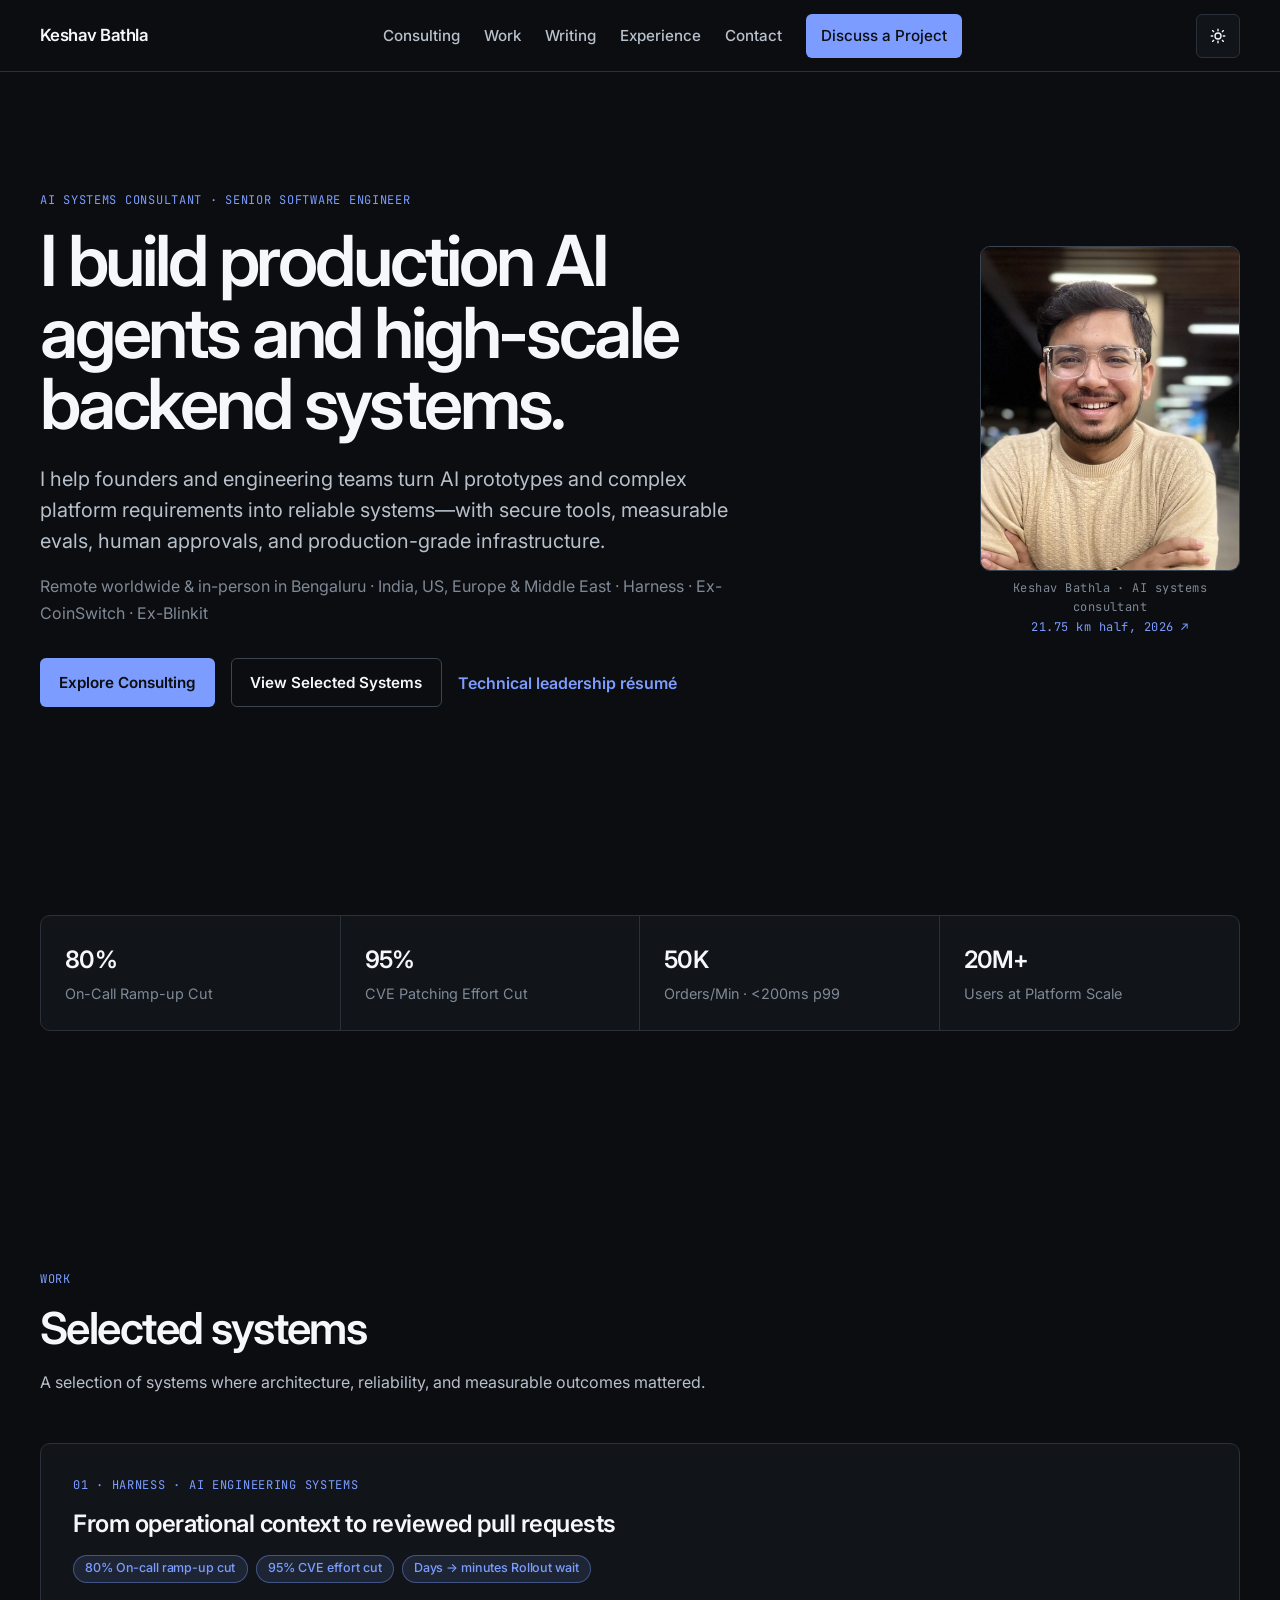
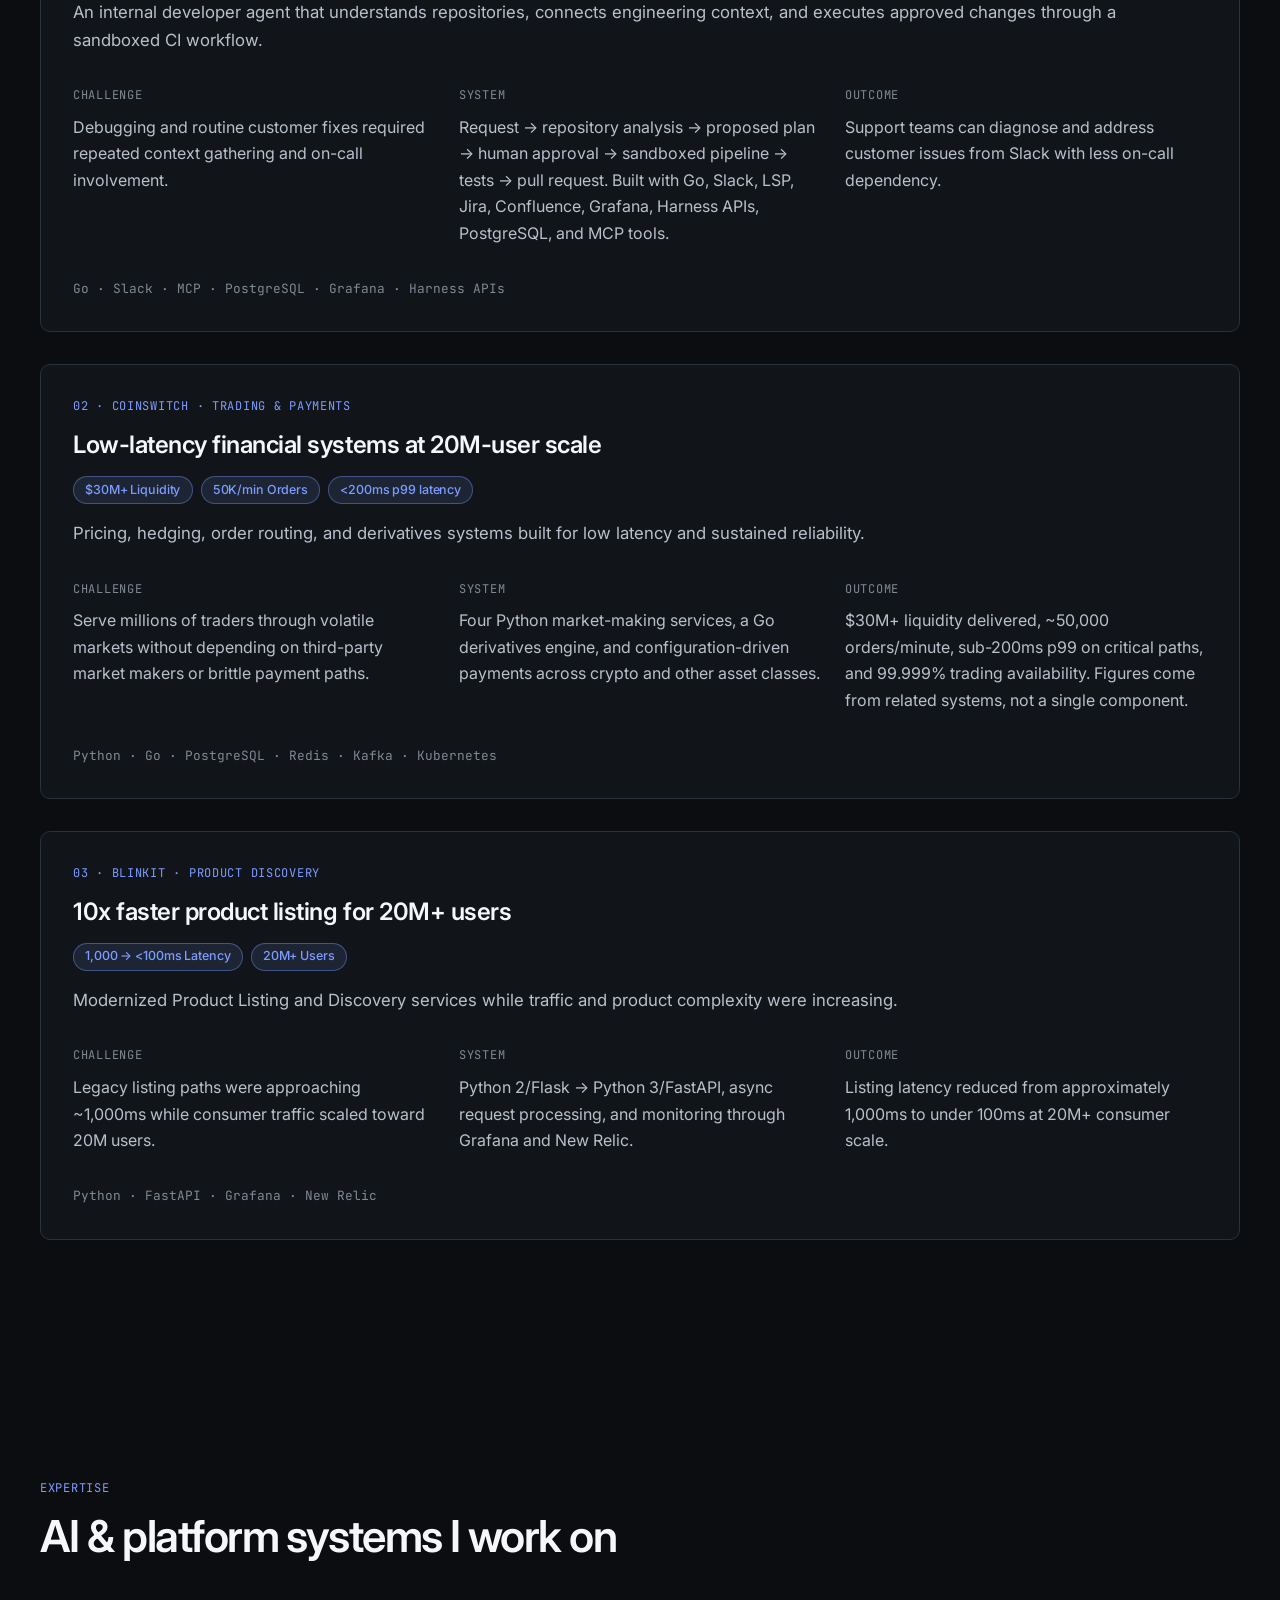
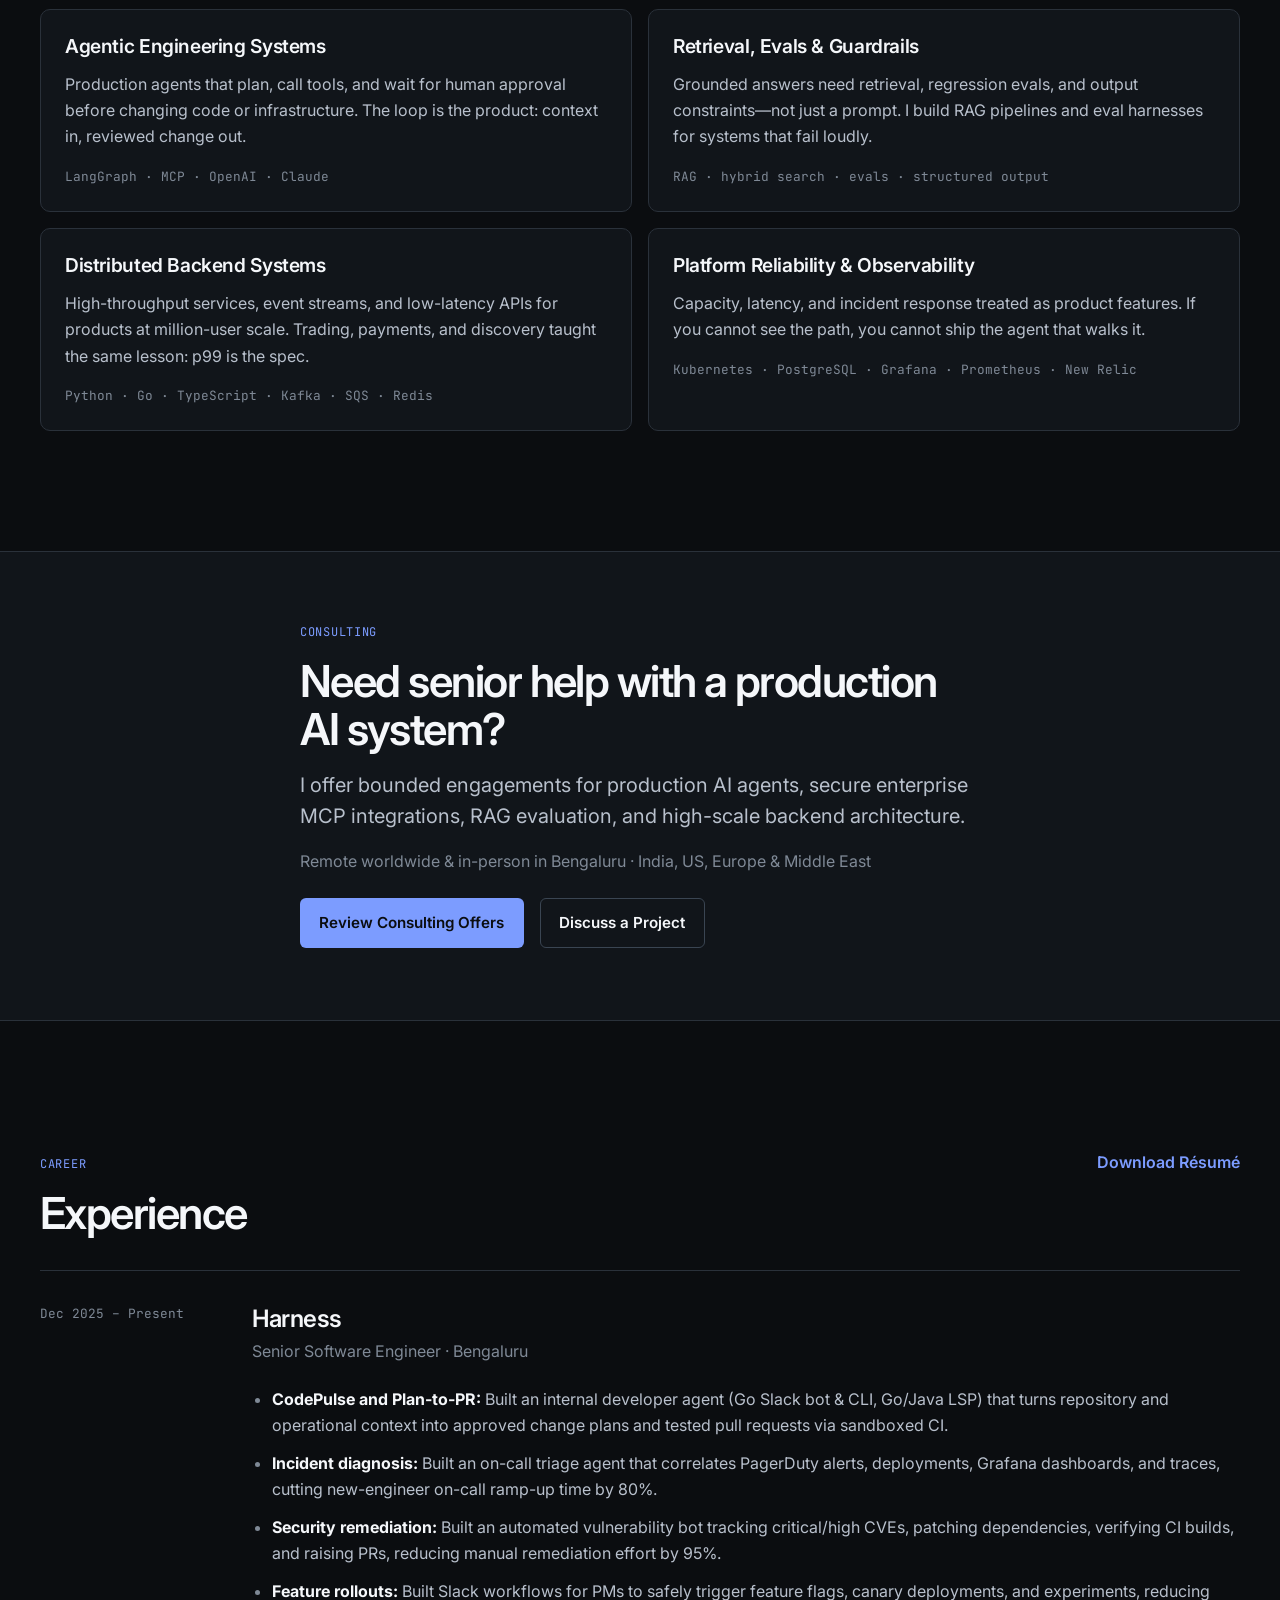
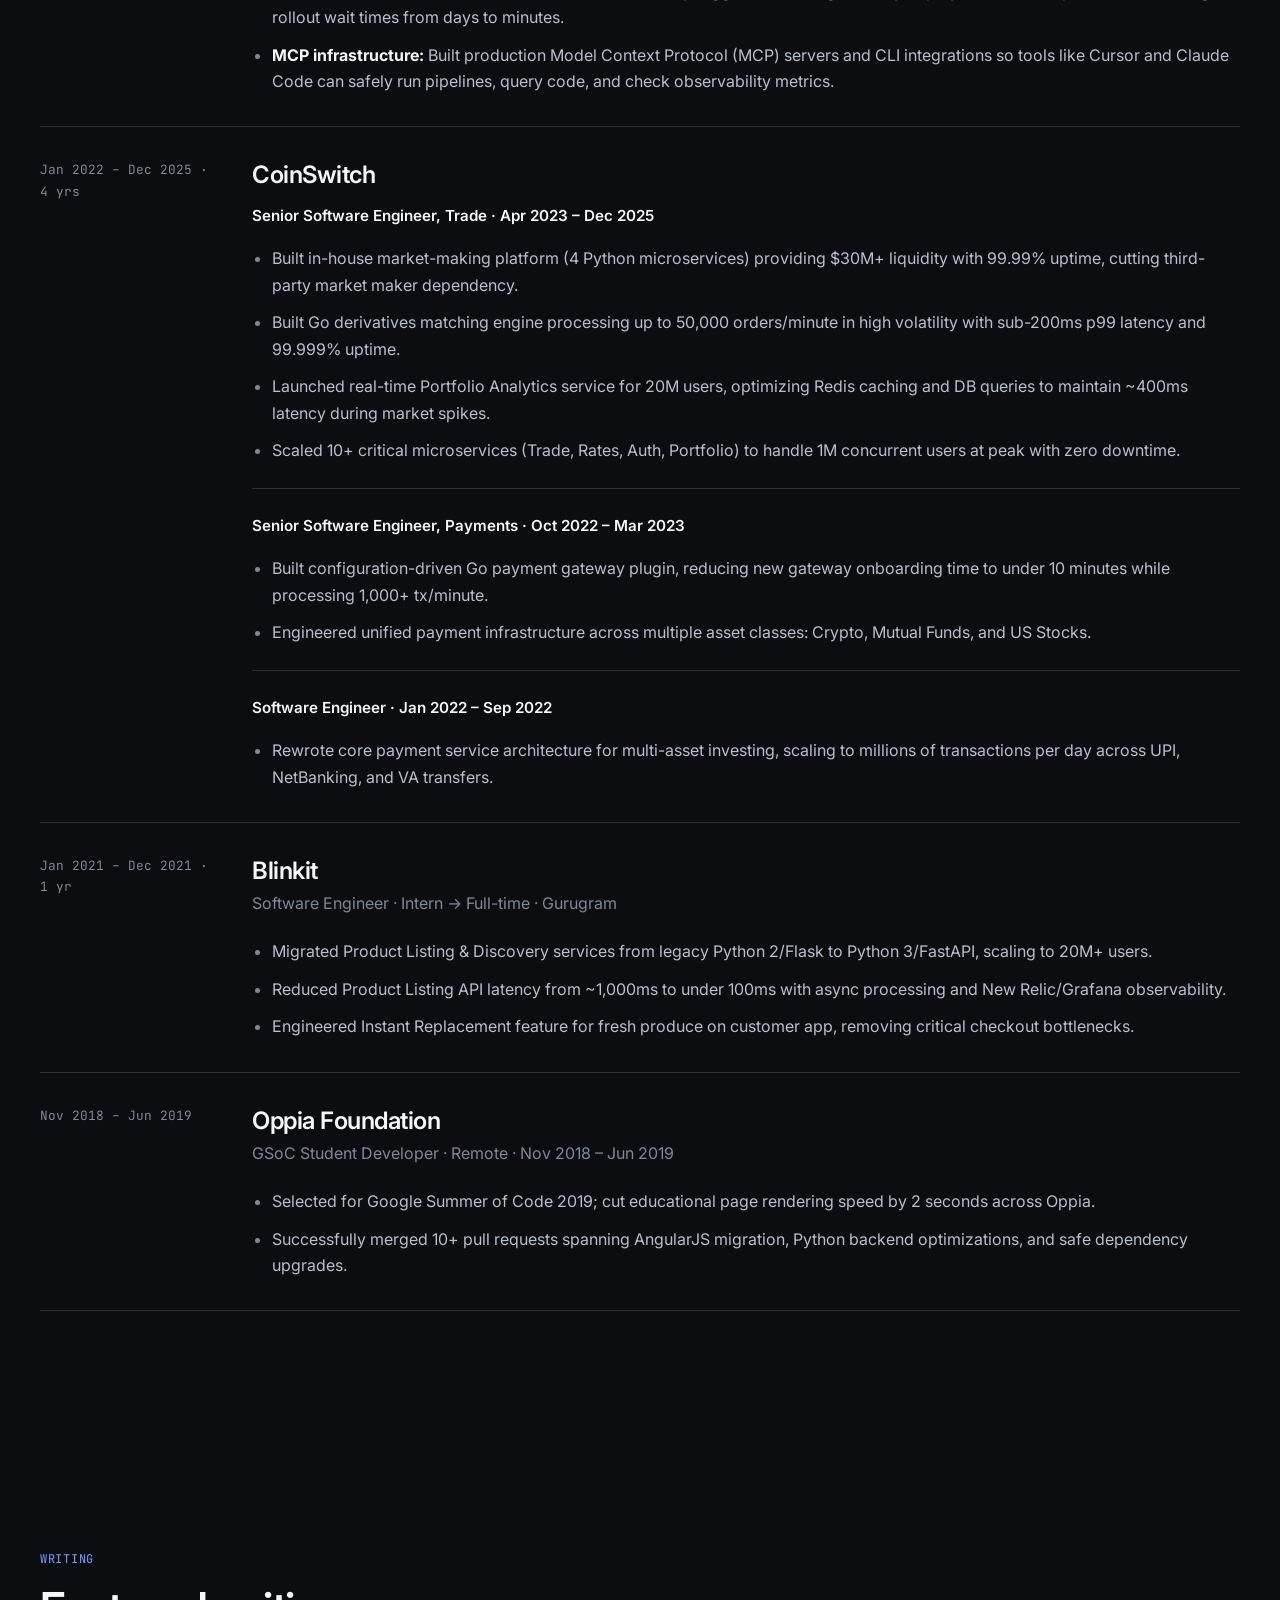
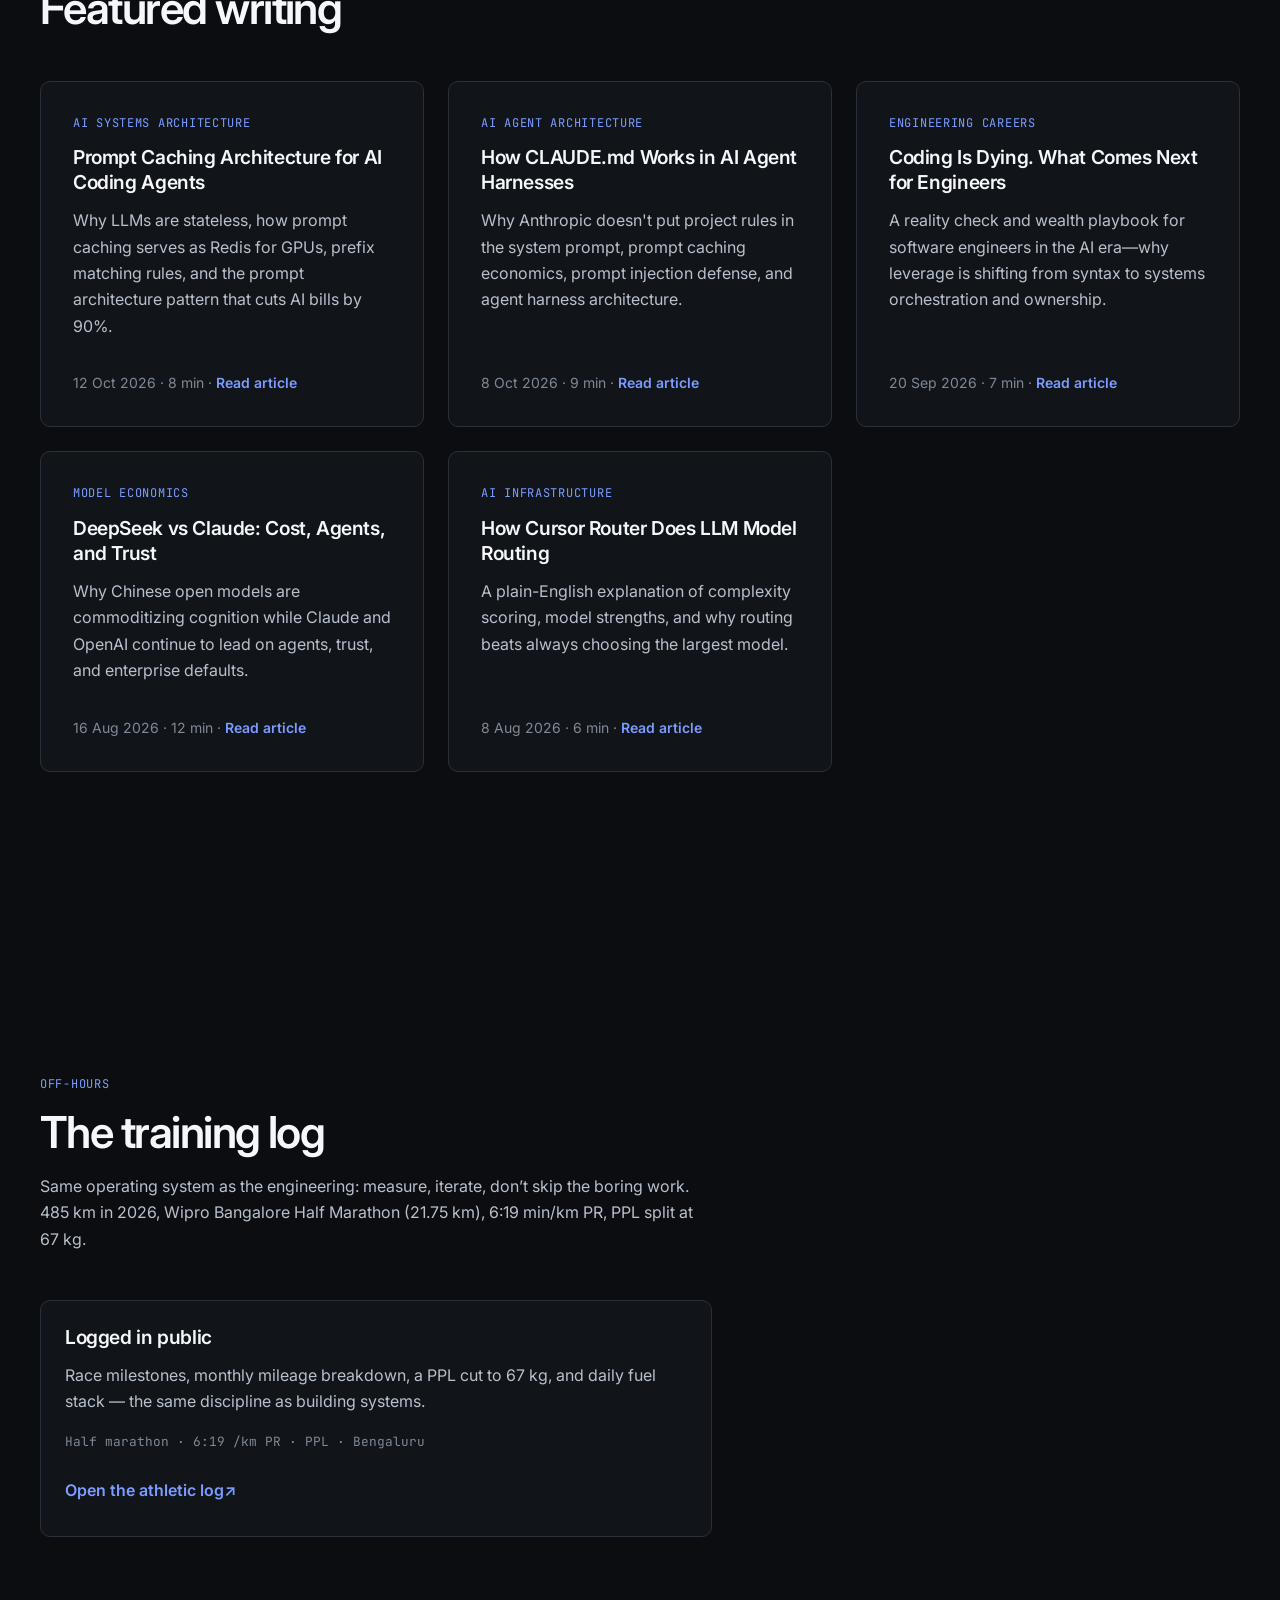
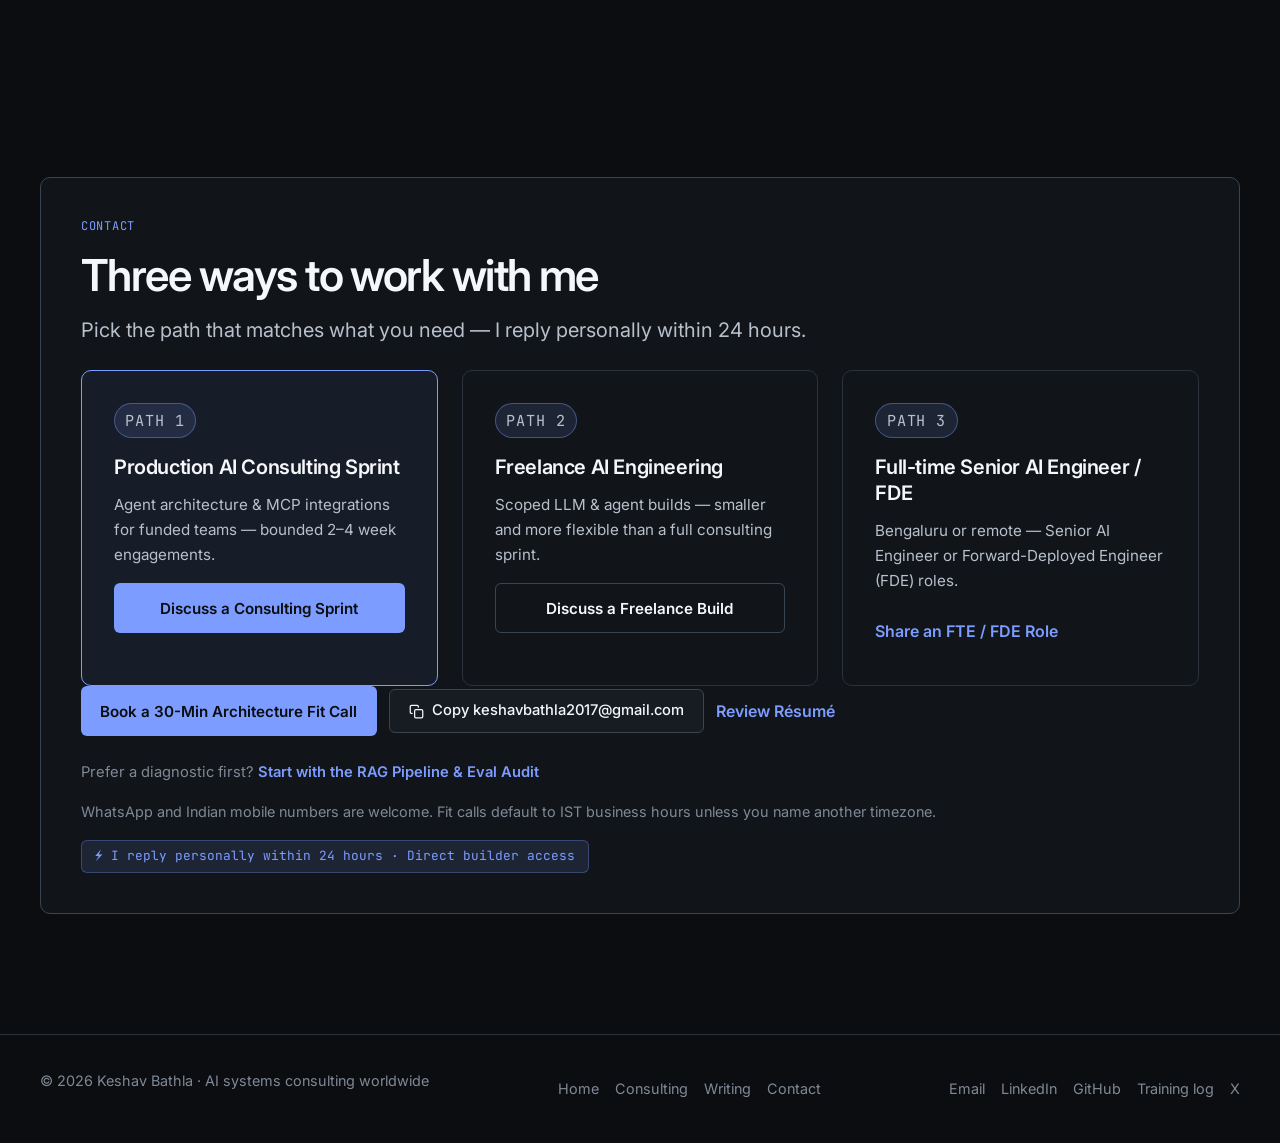
==== commit ba85995e: "fix(seo): finalize title/H1 sync, organization publisher across pages, and fit-call scheduling Co-au" ====
--- a/index.html
+++ b/index.html
@@ -599,9 +599,9 @@
         </div>
 
         <div class="contact-actions-grid">
-          <a class="btn btn-secondary"
-             href="mailto:keshavbathla2017@gmail.com?subject=Request%2015-Minute%20Architecture%20Fit%20Call&amp;body=Company%20%2F%20City%3A%0ATime%20zone%3A%0APreferred%20times%3A%0ASystem%20to%20discuss%3A">
-            Request 15-Min Fit Call
+          <a class="btn btn-primary"
+             href="mailto:keshavbathla2017@gmail.com?subject=Book%20a%2030-Min%20Architecture%20Fit%20Call&amp;body=Company%3A%0AProject%20summary%3A%0AProposed%20time%20slots%20(2-3%2C%20with%20timezone)%3A%0A1.%20%0A2.%20%0A3.%20">
+            Book a 30-Min Architecture Fit Call
           </a>
           <button type="button" class="copy-email-btn" data-email="keshavbathla2017@gmail.com" aria-label="Copy email address">
             <svg width="15" height="15" viewBox="0 0 24 24" fill="none" stroke="currentColor" stroke-width="2" stroke-linecap="round" stroke-linejoin="round" aria-hidden="true"><rect x="9" y="9" width="13" height="13" rx="2" ry="2"></rect><path d="M5 15H4a2 2 0 0 1-2-2V4a2 2 0 0 1 2-2h9a2 2 0 0 1 2 2v1"></path></svg>
